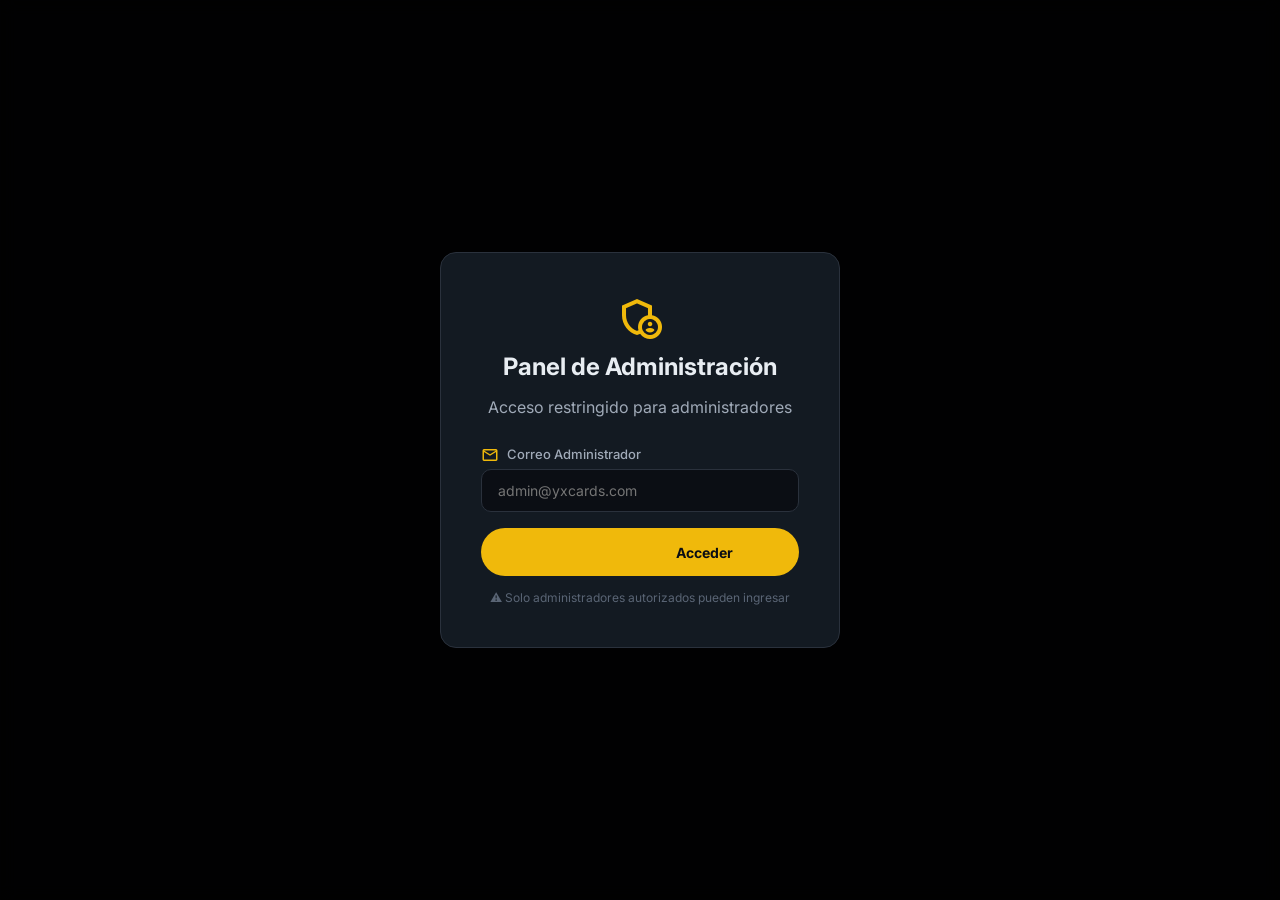
==== admin.html @ 54f0e4f7 "Update admin.html" ====
<!DOCTYPE html>
<html lang="es">
<head>
    <meta charset="UTF-8">
    <meta name="viewport" content="width=device-width, initial-scale=1.0">
    <title>Panel de Administración - Yx Cards</title>
    <link href="https://fonts.googleapis.com/icon?family=Material+Icons" rel="stylesheet">
    <link href="https://fonts.googleapis.com/icon?family=Material+Icons+Outlined" rel="stylesheet">
    <link href="https://fonts.googleapis.com/css2?family=Inter:wght@300;400;500;600;700;800&display=swap" rel="stylesheet">
    <link rel="stylesheet" href="https://cdnjs.cloudflare.com/ajax/libs/font-awesome/6.4.0/css/all.min.css">
    <link rel="stylesheet" href="css/style.css">
    <style>
        .admin-container { max-width: 800px; margin: 0 auto; padding: 20px; }
        .admin-header {
            background: #131a22;
            border: 1px solid #2a313c;
            border-radius: 16px;
            padding: 24px 32px;
            margin-bottom: 24px;
            display: flex;
            justify-content: space-between;
            align-items: center;
            flex-wrap: wrap;
            gap: 16px;
        }
        .admin-header h1 { font-size: 24px; font-weight: 700; color: #e8edf2; display: flex; align-items: center; gap: 12px; }
        .admin-header h1 .material-icons-outlined { color: #f0b90b; font-size: 32px; }
        .admin-badge { background: #f0b90b; color: #0b0e14; padding: 4px 16px; border-radius: 20px; font-size: 12px; font-weight: 700; text-transform: uppercase; }
        .admin-panel { background: #131a22; border: 1px solid #2a313c; border-radius: 16px; padding: 24px; margin-bottom: 24px; }
        .admin-panel h2 { font-size: 18px; font-weight: 600; color: #e8edf2; margin-bottom: 16px; display: flex; align-items: center; gap: 8px; }
        .admin-panel h2 .material-icons-outlined { color: #f0b90b; }
        .form-group { display: flex; flex-direction: column; gap: 6px; margin-bottom: 16px; }
        .form-group label { font-size: 14px; font-weight: 500; color: #a0aab8; display: flex; align-items: center; gap: 8px; }
        .form-group input { background: #0b0e14; border: 1px solid #2a313c; border-radius: 10px; padding: 12px 16px; color: #e8edf2; font-size: 14px; font-family: 'Inter', sans-serif; transition: all 0.3s ease; width: 100%; }
        .form-group input:focus { outline: none; border-color: #f0b90b; box-shadow: 0 0 0 3px rgba(240, 185, 11, 0.1); }
        .form-row { display: grid; grid-template-columns: 1fr 1fr; gap: 16px; }
        @media (max-width: 768px) { .form-row { grid-template-columns: 1fr; } }
        .btn-admin { display: inline-flex; align-items: center; justify-content: center; gap: 8px; padding: 12px 24px; border-radius: 30px; font-weight: 700; font-size: 14px; cursor: pointer; transition: all 0.3s ease; border: none; font-family: 'Inter', sans-serif; width: 100%; }
        .btn-admin-primary { background: #f0b90b; color: #0b0e14; }
        .btn-admin-primary:hover { background: #d4a40a; transform: scale(1.02); }
        .btn-admin-success { background: #2ecc71; color: #0b0e14; }
        .btn-admin-success:hover { background: #27ae60; transform: scale(1.02); }
        .btn-admin-secondary { background: #1a232e; color: #a0aab8; border: 1px solid #2a313c; }
        .btn-admin-secondary:hover { background: #1e2a38; color: #e8edf2; }
        .users-table { width: 100%; border-collapse: collapse; font-size: 13px; }
        .users-table th { text-align: left; padding: 12px 16px; background: #1a232e; color: #a0aab8; font-weight: 500; font-size: 11px; text-transform: uppercase; letter-spacing: 0.5px; border-bottom: 1px solid #2a313c; }
        .users-table td { padding: 10px 16px; border-bottom: 1px solid #1e2630; color: #e8edf2; }
        .users-table tr:hover td { background: #1e2a38; }
        .users-table .user-email { color: #f0b90b; font-weight: 500; }
        .users-table .user-balance { font-weight: 700; color: #2ecc71; }
        .table-responsive { overflow-x: auto; }
        .admin-login-overlay { position: fixed; top: 0; left: 0; width: 100%; height: 100%; background: rgba(0,0,0,0.9); backdrop-filter: blur(8px); display: flex; align-items: center; justify-content: center; z-index: 9999; }
        .admin-login-box { background: #131a22; border: 1px solid #2a313c; border-radius: 16px; padding: 40px; max-width: 400px; width: 100%; }
        .admin-login-box h2 { color: #e8edf2; font-size: 24px; font-weight: 700; margin-bottom: 8px; text-align: center; }
        .admin-login-box p { color: #a0aab8; text-align: center; margin-bottom: 24px; }
        .admin-login-box .admin-hint { font-size: 12px; color: #5a6575; text-align: center; margin-top: 12px; }
        .admin-login-box .input-group { display: flex; flex-direction: column; gap: 4px; margin-bottom: 16px; }
        .admin-login-box .input-group label { font-size: 13px; font-weight: 500; color: #a0aab8; display: flex; align-items: center; gap: 8px; }
        .admin-login-box .input-group label .material-icons-outlined { font-size: 18px; color: #f0b90b; }
        .admin-login-box .input-group input { background: #0b0e14; border: 1px solid #2a313c; border-radius: 10px; padding: 12px 16px; color: #e8edf2; font-size: 14px; font-family: 'Inter', sans-serif; transition: all 0.3s ease; width: 100%; }
        .admin-login-box .input-group input:focus { outline: none; border-color: #f0b90b; box-shadow: 0 0 0 3px rgba(240, 185, 11, 0.1); }
        .hidden { display: none !important; }
        .admin-actions { display: flex; gap: 8px; flex-wrap: wrap; }
        .admin-actions .btn-sm { padding: 4px 12px; font-size: 12px; border-radius: 20px; border: none; cursor: pointer; font-weight: 600; transition: all 0.3s ease; font-family: 'Inter', sans-serif; }
        .btn-sm-add { background: #2ecc71; color: #0b0e14; }
        .btn-sm-add:hover { background: #27ae60; }
        .btn-sm-view { background: #3498db; color: white; }
        .btn-sm-view:hover { background: #2980b9; }
        .toast-container { position: fixed; bottom: 20px; left: 50%; transform: translateX(-50%); z-index: 9999; display: flex; flex-direction: column; gap: 8px; align-items: center; pointer-events: none; max-width: 90%; }
        .admin-logout-btn { background: #e74c3c; color: white; border: none; padding: 8px 20px; border-radius: 30px; font-weight: 600; font-size: 14px; cursor: pointer; transition: all 0.3s ease; display: inline-flex; align-items: center; gap: 8px; font-family: 'Inter', sans-serif; }
        .admin-logout-btn:hover { background: #c0392b; transform: scale(1.05); }
    </style>
</head>
<body>
    <!-- LOGIN ADMIN -->
    <div class="admin-login-overlay" id="adminLoginOverlay">
        <div class="admin-login-box">
            <div style="text-align:center;margin-bottom:16px;">
                <span class="material-icons-outlined" style="font-size:48px;color:#f0b90b;">admin_panel_settings</span>
                <h2>Panel de Administración</h2>
                <p>Acceso restringido para administradores</p>
            </div>
            <form id="adminLoginForm">
                <div class="input-group">
                    <label><span class="material-icons-outlined">email</span> Correo Administrador</label>
                    <input type="email" id="adminEmail" placeholder="admin@yxcards.com" required>
                </div>
                <button type="submit" class="btn-admin btn-admin-primary">
                    <span class="material-icons">login</span> Acceder
                </button>
            </form>
            <div class="admin-hint">
                ⚠️ Solo administradores autorizados pueden ingresar
            </div>
        </div>
    </div>

    <!-- PANEL ADMIN -->
    <div id="adminPanel" class="admin-container hidden">
        <div class="admin-header">
            <h1>
                <span class="material-icons-outlined">admin_panel_settings</span>
                Panel de Administración
                <span class="admin-badge">ADMIN</span>
            </h1>
            <div style="display:flex; gap:12px; flex-wrap:wrap;">
                <button class="admin-logout-btn" onclick="logoutAdmin()">
                    <span class="material-icons">logout</span> Cerrar Sesión
                </button>
                <button class="btn-admin btn-admin-secondary" onclick="window.location.href='index.html'">
                    <span class="material-icons-outlined">home</span> Tienda
                </button>
            </div>
        </div>

        <!-- AGREGAR SALDO -->
        <div class="admin-panel">
            <h2><span class="material-icons-outlined">add_circle</span> Agregar Saldo</h2>
            <form id="addBalanceForm">
                <div class="form-row">
                    <div class="form-group">
                        <label><span class="material-icons-outlined">email</span> Correo del Usuario</label>
                        <input type="email" id="targetUserEmail" placeholder="usuario@correo.com" required>
                    </div>
                    <div class="form-group">
                        <label><span class="material-icons-outlined">attach_money</span> Monto</label>
                        <input type="number" id="amountToAdd" placeholder="0.00" min="1" step="0.01" required>
                    </div>
                </div>
                <div class="form-group">
                    <label><span class="material-icons-outlined">description</span> Concepto</label>
                    <input type="text" id="transactionConcept" placeholder="Ej: Depósito por promoción">
                </div>
                <button type="submit" class="btn-admin btn-admin-success">
                    <span class="material-icons">paid</span> Agregar Saldo
                </button>
            </form>
        </div>

        <!-- LISTA DE USUARIOS -->
        <div class="admin-panel">
            <h2><span class="material-icons-outlined">people</span> Usuarios Registrados</h2>
            <div class="table-responsive">
                <table class="users-table">
                    <thead>
                        <tr>
                            <th>Usuario</th>
                            <th>Correo</th>
                            <th>Saldo</th>
                            <th>Tarjetas</th>
                            <th>Acciones</th>
                        </tr>
                    </thead>
                    <tbody id="usersTableBody"></tbody>
                </table>
            </div>
        </div>
    </div>

    <script src="js/auth.js"></script>
    <script src="js/admin.js"></script>
    <script>
        // ============================================
        // ADMIN - SCRIPT COMPLETO
        // ============================================

        // LOGIN
        document.getElementById('adminLoginForm').addEventListener('submit', function(e) {
            e.preventDefault();
            const email = document.getElementById('adminEmail').value.trim();

            if (isAdmin(email)) {
                localStorage.setItem('admin_session', JSON.stringify({ email: email, loggedIn: true, timestamp: Date.now() }));
                showAdminPanel();
                showToast('✅ Bienvenido Administrador', 'success');
            } else {
                showToast('❌ No eres administrador', 'error');
            }
        });

        function checkAdminSession() {
            const session = localStorage.getItem('admin_session');
            if (session) {
                try {
                    const data = JSON.parse(session);
                    if (data.loggedIn && (Date.now() - data.timestamp < 3600000)) {
                        if (isAdmin(data.email)) {
                            showAdminPanel();
                            return true;
                        } else {
                            localStorage.removeItem('admin_session');
                        }
                    }
                } catch (e) {}
            }
            return false;
        }

        function showAdminPanel() {
            document.getElementById('adminLoginOverlay').classList.add('hidden');
            document.getElementById('adminPanel').classList.remove('hidden');
            loadAdminData();
        }

        function logoutAdmin() {
            localStorage.removeItem('admin_session');
            document.getElementById('adminLoginOverlay').classList.remove('hidden');
            document.getElementById('adminPanel').classList.add('hidden');
            showToast('Sesión de administrador cerrada', 'info');
        }

        function loadAdminData() {
            const users = getUsers();
            const totalBalance = users.reduce((sum, u) => sum + (u.balance || 0), 0);

            document.getElementById('totalUsers').textContent = users.length;
            document.getElementById('totalBalance').textContent = `$${totalBalance.toFixed(2)}`;

            renderUsersTable(users);
        }

        function renderUsersTable(users) {
            const tbody = document.getElementById('usersTableBody');

            if (users.length === 0) {
                tbody.innerHTML = `<tr><td colspan="5" style="text-align:center;padding:30px;color:#5a6575;">No hay usuarios registrados</td></tr>`;
                return;
            }

            tbody.innerHTML = users.map(u => `
                <tr>
                    <td><strong>${u.username || 'N/A'}</strong></td>
                    <td class="user-email">${u.email}</td>
                    <td class="user-balance">$${(u.balance || 0).toFixed(2)}</td>
                    <td>${(u.purchases || []).length}</td>
                    <td>
                        <div class="admin-actions">
                            <button class="btn-sm btn-sm-add" onclick="quickAddBalance('${u.email}')">
                                <span class="material-icons" style="font-size:14px;">add</span>
                            </button>
                            <button class="btn-sm btn-sm-view" onclick="viewUserDetails('${u.email}')">
                                <span class="material-icons" style="font-size:14px;">visibility</span>
                            </button>
                        </div>
                    </td>
                </tr>
            `).join('');
        }

        // AGREGAR SALDO
        document.getElementById('addBalanceForm').addEventListener('submit', function(e) {
            e.preventDefault();
            const email = document.getElementById('targetUserEmail').value.trim();
            const amount = parseFloat(document.getElementById('amountToAdd').value);
            const concept = document.getElementById('transactionConcept').value.trim() || 'Depósito por administrador';

            if (!email || !amount || amount <= 0) {
                showToast('❌ Ingresa datos válidos', 'error');
                return;
            }

            const result = updateUserBalanceByEmail(email, amount, concept);
            if (result.success) {
                loadAdminData();
                document.getElementById('targetUserEmail').value = '';
                document.getElementById('amountToAdd').value = '';
                document.getElementById('transactionConcept').value = '';
                showToast(result.message, 'success');
            } else {
                showToast(result.message, 'error');
            }
        });

        function quickAddBalance(email) {
            const amount = prompt(`¿Cuánto saldo quieres agregar a ${email}?`, '10');
            if (amount === null) return;
            const parsedAmount = parseFloat(amount);
            if (isNaN(parsedAmount) || parsedAmount <= 0) {
                showToast('❌ Ingresa un monto válido', 'error');
                return;
            }
            const result = updateUserBalanceByEmail(email, parsedAmount, 'Depósito rápido por admin');
            if (result.success) {
                loadAdminData();
                showToast(result.message, 'success');
            } else {
                showToast(result.message, 'error');
            }
        }

        function viewUserDetails(email) {
            const users = getUsers();
            const user = users.find(u => u.email === email);
            if (!user) {
                showToast('❌ Usuario no encontrado', 'error');
                return;
            }

            const purchases = user.purchases || [];
            let details = `📊 DETALLES DE USUARIO\n\n`;
            details += `👤 Usuario: ${user.username}\n`;
            details += `📧 Email: ${user.email}\n`;
            details += `💰 Saldo: $${(user.balance || 0).toFixed(2)}\n`;
            details += `🃏 Tarjetas: ${purchases.length}\n`;
            details += `📅 Miembro desde: ${user.createdAt ? new Date(user.createdAt).toLocaleDateString() : 'N/A'}\n\n`;

            if (purchases.length > 0) {
                details += `🃏 TARJETAS COMPRADAS:\n`;
                purchases.forEach((p, i) => {
                    details += `  ${i+1}. ${p.network || 'N/A'} ${p.bin || '****'} - $${((p.price || 0) * (p.quantity || 1)).toFixed(2)}\n`;
                });
            } else {
                details += `🃏 No ha comprado tarjetas aún.\n`;
            }
            alert(details);
        }

        function showToast(message, type = 'info') {
            let container = document.querySelector('.toast-container');
            if (!container) {
                container = document.createElement('div');
                container.className = 'toast-container';
                document.body.appendChild(container);
            }
            const toast = document.createElement('div');
            const colors = { success: '#2ecc71', error: '#e74c3c', info: '#3498db', warning: '#f39c12' };
            toast.style.cssText = `background:#1a232e;color:#e8edf2;padding:12px 24px;border-radius:12px;border-left:4px solid ${colors[type] || colors.info};box-shadow:0 8px 32px rgba(0,0,0,0.5);font-size:14px;font-weight:500;pointer-events:auto;animation:slideUp 0.3s ease;min-width:200px;text-align:center;border:1px solid #2a313c;`;
            toast.textContent = message;
            container.appendChild(toast);
            setTimeout(() => { toast.style.animation = 'slideDown 0.3s ease'; setTimeout(() => toast.remove(), 300); }, 3000);
        }

        if (!checkAdminSession()) {
            document.getElementById('adminLoginOverlay').classList.remove('hidden');
        }

        const styleSheet = document.createElement("style");
        styleSheet.textContent = `@keyframes slideUp { from { opacity:0; transform:translateY(20px); } to { opacity:1; transform:translateY(0); } } @keyframes slideDown { from { opacity:1; transform:translateY(0); } to { opacity:0; transform:translateY(20px); } }`;
        document.head.appendChild(styleSheet);
    </script>
</body>
</html>
---- css/style.css ----
/* ============================================
   VARIABLES GLOBALES
   ============================================ */
:root {
    --primary: #f0b90b;
    --primary-dark: #d4a40a;
    --primary-light: #fce28b;
    --bg-primary: #0b0e14;
    --bg-secondary: #131a22;
    --bg-card: #1a232e;
    --bg-hover: #1e2a38;
    --text-primary: #e8edf2;
    --text-secondary: #a0aab8;
    --text-muted: #5a6575;
    --border-color: #2a313c;
    --border-light: #1e2630;
    --shadow: 0 8px 32px rgba(0, 0, 0, 0.6);
    --radius: 16px;
    --transition: all 0.3s cubic-bezier(0.4, 0, 0.2, 1);
    --font: 'Inter', -apple-system, BlinkMacSystemFont, 'Segoe UI', sans-serif;
}

/* ============================================
   RESET Y BASE
   ============================================ */
* {
    margin: 0;
    padding: 0;
    box-sizing: border-box;
}

body {
    font-family: var(--font);
    background: var(--bg-primary);
    color: var(--text-primary);
    line-height: 1.6;
    padding: 0 20px 40px;
}

::-webkit-scrollbar {
    width: 8px;
    height: 8px;
}
::-webkit-scrollbar-track {
    background: var(--bg-secondary);
}
::-webkit-scrollbar-thumb {
    background: var(--border-color);
    border-radius: 10px;
}
::-webkit-scrollbar-thumb:hover {
    background: var(--primary);
}

/* ============================================
   NAVEGACIÓN
   ============================================ */
.navbar {
    background: var(--bg-secondary);
    border-bottom: 1px solid var(--border-color);
    padding: 12px 0;
    position: sticky;
    top: 0;
    z-index: 1000;
    backdrop-filter: blur(10px);
}

.nav-container {
    max-width: 1440px;
    margin: 0 auto;
    display: flex;
    justify-content: space-between;
    align-items: center;
    padding: 0 24px;
    flex-wrap: wrap;
    gap: 12px;
}

.nav-logo {
    display: flex;
    align-items: center;
    gap: 8px;
    font-size: 24px;
    font-weight: 800;
}

.nav-logo .material-icons-outlined {
    color: var(--primary);
    font-size: 28px;
}

.logo-text {
    color: var(--primary);
}

.logo-text-full {
    color: var(--text-primary);
}

.logo-badge {
    background: var(--primary);
    color: var(--bg-primary);
    font-size: 10px;
    font-weight: 700;
    padding: 2px 8px;
    border-radius: 20px;
    margin-left: 4px;
}

.nav-links {
    display: flex;
    gap: 8px;
    flex-wrap: wrap;
}

.nav-link {
    display: flex;
    align-items: center;
    gap: 6px;
    color: var(--text-secondary);
    text-decoration: none;
    padding: 8px 16px;
    border-radius: 10px;
    font-size: 14px;
    font-weight: 500;
    transition: var(--transition);
}

.nav-link:hover {
    background: var(--bg-hover);
    color: var(--text-primary);
}

.nav-link.active {
    background: var(--bg-hover);
    color: var(--primary);
}

.nav-user {
    display: flex;
    align-items: center;
    gap: 12px;
    flex-wrap: wrap;
}

/* ============================================
   BOTÓN CARRITO
   ============================================ */
.btn-cart {
    position: relative;
    display: flex;
    align-items: center;
    gap: 4px;
    background: var(--bg-card);
    border: 1px solid var(--border-light);
    border-radius: 30px;
    padding: 6px 16px 6px 12px;
    color: var(--text-secondary);
    cursor: pointer;
    transition: var(--transition);
    font-family: var(--font);
    font-size: 14px;
}

.btn-cart:hover {
    background: var(--bg-hover);
    border-color: var(--primary);
    color: var(--text-primary);
}

.btn-cart .material-icons {
    font-size: 22px;
    color: var(--primary);
}

.btn-cart .cart-badge {
    background: var(--primary);
    color: var(--bg-primary);
    font-size: 11px;
    font-weight: 700;
    padding: 1px 8px;
    border-radius: 20px;
    min-width: 20px;
    text-align: center;
}

/* ============================================
   INSIGNIAS
   ============================================ */
.user-info {
    display: flex;
    flex-direction: column;
    align-items: flex-end;
    margin-right: 8px;
}

.user-name {
    font-weight: 700;
    font-size: 14px;
    color: var(--text-primary);
}

.user-insignias {
    display: flex;
    gap: 4px;
    flex-wrap: wrap;
    justify-content: flex-end;
    margin-top: 2px;
}

.insignia-badge {
    font-size: 10px;
    padding: 2px 10px;
    border-radius: 20px;
    font-weight: 600;
    display: inline-flex;
    align-items: center;
    gap: 4px;
    border: 1px solid rgba(255,255,255,0.05);
    transition: all 0.3s ease;
}

.insignia-badge:hover {
    transform: scale(1.05);
}

.insignia-badge .material-icons {
    font-size: 14px;
}

.insignia-guest {
    font-size: 10px;
    padding: 2px 10px;
    border-radius: 20px;
    background: rgba(149, 165, 166, 0.15);
    color: #95a5a6;
    font-weight: 600;
    display: inline-flex;
    align-items: center;
    gap: 4px;
}

.insignia-guest .material-icons {
    font-size: 14px;
}

.btn-admin-link {
    display: none;
    align-items: center;
    gap: 4px;
    background: rgba(240, 185, 11, 0.15);
    border: 1px solid rgba(240, 185, 11, 0.3);
    color: var(--primary);
    padding: 4px 14px;
    border-radius: 20px;
    font-size: 12px;
    font-weight: 600;
    cursor: pointer;
    transition: all 0.3s ease;
    font-family: var(--font);
    text-decoration: none;
    margin-left: 8px;
}

.btn-admin-link:hover {
    background: rgba(240, 185, 11, 0.25);
    border-color: var(--primary);
    transform: scale(1.05);
}

.btn-admin-link .material-icons {
    font-size: 16px;
}

/* ============================================
   USUARIO Y BALANCE
   ============================================ */
.user-balance {
    display: flex;
    align-items: center;
    gap: 6px;
    background: var(--bg-card);
    padding: 6px 14px;
    border-radius: 30px;
    border: 1px solid var(--border-light);
}

.user-balance .material-icons-outlined {
    color: var(--primary);
    font-size: 20px;
}

.balance-amount {
    font-weight: 700;
    font-size: 15px;
}

.btn-add-funds {
    display: flex;
    align-items: center;
    gap: 4px;
    background: var(--primary);
    color: var(--bg-primary);
    border: none;
    padding: 8px 16px;
    border-radius: 30px;
    font-weight: 600;
    font-size: 13px;
    cursor: pointer;
    transition: var(--transition);
}

.btn-add-funds:hover {
    background: var(--primary-dark);
    transform: scale(1.03);
}

.btn-add-funds .material-icons {
    font-size: 18px;
}

.user-avatar {
    width: 36px;
    height: 36px;
    border-radius: 50%;
    background: var(--bg-card);
    border: 2px solid var(--border-color);
    display: flex;
    align-items: center;
    justify-content: center;
    cursor: pointer;
    transition: var(--transition);
    position: relative;
}

.user-avatar:hover {
    border-color: var(--primary);
}

.user-dropdown {
    display: none;
    position: absolute;
    top: 45px;
    right: 0;
    background: var(--bg-secondary);
    border: 1px solid var(--border-color);
    border-radius: 12px;
    padding: 8px 0;
    min-width: 180px;
    box-shadow: var(--shadow);
    z-index: 100;
}

.user-dropdown.active {
    display: block;
}

.user-dropdown a {
    display: flex;
    align-items: center;
    gap: 10px;
    padding: 10px 16px;
    color: var(--text-secondary);
    text-decoration: none;
    transition: var(--transition);
    font-size: 14px;
}

.user-dropdown a:hover {
    background: var(--bg-hover);
    color: var(--text-primary);
}

/* ============================================
   HERO SECTION
   ============================================ */
.hero-section {
    max-width: 1440px;
    margin: 30px auto;
    background: var(--bg-secondary);
    border-radius: var(--radius);
    padding: 40px 48px;
    border: 1px solid var(--border-color);
    position: relative;
    overflow: hidden;
}

.hero-section::before {
    content: '';
    position: absolute;
    top: -50%;
    right: -10%;
    width: 400px;
    height: 400px;
    background: radial-gradient(circle, rgba(240, 185, 11, 0.05), transparent);
    border-radius: 50%;
}

.hero-container {
    display: flex;
    justify-content: space-between;
    align-items: center;
    position: relative;
    z-index: 1;
    flex-wrap: wrap;
    gap: 20px;
}

.hero-content h1 {
    font-size: 38px;
    font-weight: 800;
    margin-bottom: 8px;
    display: flex;
    align-items: center;
    gap: 12px;
    flex-wrap: wrap;
}

.hero-highlight {
    color: var(--primary);
}

.hero-badge {
    background: var(--primary);
    color: var(--bg-primary);
    font-size: 12px;
    font-weight: 700;
    padding: 2px 14px;
    border-radius: 20px;
    animation: pulse-badge 2s infinite;
}

@keyframes pulse-badge {
    0%, 100% { opacity: 1; }
    50% { opacity: 0.7; }
}

.hero-content p {
    color: var(--text-secondary);
    font-size: 18px;
    margin-bottom: 24px;
}

.hero-stats {
    display: flex;
    gap: 32px;
    align-items: center;
    flex-wrap: wrap;
}

.stat-item {
    display: flex;
    flex-direction: column;
}

.stat-number {
    font-size: 28px;
    font-weight: 800;
    color: var(--text-primary);
}

.stat-label {
    font-size: 13px;
    color: var(--text-secondary);
}

.stat-divider {
    width: 1px;
    height: 40px;
    background: var(--border-color);
}

.hero-status {
    background: var(--bg-card);
    padding: 12px 24px;
    border-radius: 30px;
    border: 1px solid var(--border-light);
}

.status-indicator {
    display: flex;
    align-items: center;
    gap: 10px;
    font-size: 14px;
    color: var(--text-secondary);
}

.status-dot {
    width: 10px;
    height: 10px;
    border-radius: 50%;
    display: inline-block;
}

.status-dot.online {
    background: #2ecc71;
    box-shadow: 0 0 12px rgba(46, 204, 113, 0.4);
    animation: pulse-dot 1.5s infinite;
}

@keyframes pulse-dot {
    0%, 100% { transform: scale(1); }
    50% { transform: scale(1.3); }
}

.status-text {
    color: var(--text-primary);
    font-weight: 600;
}

/* ============================================
   CATÁLOGO
   ============================================ */
.catalog-section {
    max-width: 1440px;
    margin: 40px auto;
}

.catalog-header {
    display: flex;
    justify-content: space-between;
    align-items: center;
    margin-bottom: 20px;
    flex-wrap: wrap;
    gap: 16px;
}

.catalog-title {
    display: flex;
    align-items: center;
    gap: 12px;
}

.catalog-title .material-icons-outlined {
    color: var(--primary);
    font-size: 28px;
}

.catalog-title h2 {
    font-size: 24px;
    font-weight: 700;
}

.catalog-badge {
    background: var(--bg-card);
    color: var(--text-secondary);
    font-size: 12px;
    padding: 4px 14px;
    border-radius: 20px;
    border: 1px solid var(--border-light);
}

.catalog-filters {
    display: flex;
    gap: 12px;
    align-items: center;
    flex-wrap: wrap;
}

.filter-group {
    display: flex;
    align-items: center;
    gap: 8px;
    background: var(--bg-secondary);
    padding: 0 12px;
    border-radius: 10px;
    border: 1px solid var(--border-light);
}

.filter-group .material-icons-outlined {
    color: var(--text-secondary);
    font-size: 20px;
}

.filter-group select,
.filter-group input {
    background: transparent;
    border: none;
    padding: 8px 4px;
    color: var(--text-primary);
    font-family: var(--font);
    font-size: 14px;
    outline: none;
    min-width: 140px;
}

.filter-group select option {
    background: var(--bg-secondary);
}

.btn-refresh {
    background: var(--bg-card);
    border: 1px solid var(--border-light);
    border-radius: 10px;
    padding: 8px 12px;
    color: var(--text-secondary);
    cursor: pointer;
    transition: var(--transition);
    display: flex;
    align-items: center;
}

.btn-refresh:hover {
    background: var(--bg-hover);
    color: var(--primary);
}

/* ============================================
   TABLA
   ============================================ */
.table-container {
    background: var(--bg-secondary);
    border-radius: var(--radius);
    border: 1px solid var(--border-color);
    overflow: hidden;
}

.table-responsive {
    overflow-x: auto;
    padding: 4px 0;
}

table {
    width: 100%;
    border-collapse: collapse;
    font-size: 13px;
    min-width: 1100px;
}

thead {
    background: var(--bg-card);
    border-bottom: 1px solid var(--border-color);
}

th {
    text-align: left;
    padding: 14px 12px;
    color: var(--text-secondary);
    font-weight: 500;
    font-size: 12px;
    text-transform: uppercase;
    letter-spacing: 0.5px;
    white-space: nowrap;
}

td {
    padding: 12px;
    border-bottom: 1px solid var(--border-light);
    color: var(--text-primary);
    vertical-align: middle;
}

tbody tr:hover {
    background: var(--bg-hover);
}

tbody tr:last-child td {
    border-bottom: none;
}

.btn-buy {
    display: inline-flex;
    align-items: center;
    gap: 4px;
    background: #2a7a4a;
    color: white;
    border: none;
    padding: 6px 16px;
    border-radius: 20px;
    font-weight: 600;
    font-size: 12px;
    cursor: pointer;
    transition: var(--transition);
    white-space: nowrap;
}

.btn-buy:hover {
    background: #349e5e;
    transform: scale(1.05);
}

.btn-buy .material-icons {
    font-size: 16px;
}

.country-flag {
    font-size: 18px;
}

.table-footer {
    display: flex;
    justify-content: space-between;
    align-items: center;
    padding: 14px 20px;
    border-top: 1px solid var(--border-color);
    color: var(--text-secondary);
    font-size: 13px;
    flex-wrap: wrap;
    gap: 12px;
}

.pagination {
    display: flex;
    gap: 12px;
    align-items: center;
}

.page-btn {
    background: var(--bg-card);
    border: 1px solid var(--border-light);
    color: var(--text-secondary);
    padding: 4px 16px;
    border-radius: 6px;
    cursor: pointer;
    transition: var(--transition);
    font-size: 13px;
}

.page-btn:hover {
    background: var(--primary);
    color: var(--bg-primary);
    border-color: var(--primary);
}

.page-info {
    font-size: 13px;
}

/* ============================================
   SERVICIOS (CHECKER + OTP)
   ============================================ */
.services-section {
    max-width: 1440px;
    margin: 40px auto;
}

.services-grid {
    display: grid;
    grid-template-columns: 1fr 1fr;
    gap: 24px;
}

@media (max-width: 1024px) {
    .services-grid {
        grid-template-columns: 1fr;
    }
}

.service-card {
    background: var(--bg-secondary);
    border-radius: var(--radius);
    border: 1px solid var(--border-color);
    overflow: hidden;
    transition: var(--transition);
}

.service-card.full-width {
    grid-column: 1 / -1;
}

.service-card:hover {
    border-color: var(--primary);
    box-shadow: var(--shadow);
}

.service-header {
    display: flex;
    align-items: center;
    gap: 16px;
    padding: 20px 24px;
    border-bottom: 1px solid var(--border-light);
    flex-wrap: wrap;
}

.service-icon {
    font-size: 32px;
    color: var(--primary);
}

.service-header h3 {
    font-size: 20px;
    font-weight: 700;
}

.service-header p {
    color: var(--text-secondary);
    font-size: 14px;
}

.service-badge {
    margin-left: auto;
    padding: 4px 12px;
    border-radius: 20px;
    font-size: 11px;
    font-weight: 700;
    text-transform: uppercase;
}

.service-badge.premium {
    background: #2a4a6a;
    color: #6ab0ff;
}

.service-badge.hot {
    background: #6a2a2a;
    color: #ff6a6a;
    animation: pulse-hot 1.5s infinite;
}

@keyframes pulse-hot {
    0%, 100% { opacity: 1; }
    50% { opacity: 0.6; }
}

.service-body {
    padding: 20px 24px 24px;
}

.price-tag {
    display: flex;
    align-items: baseline;
    gap: 8px;
    margin-bottom: 16px;
}

.price-tag .price {
    font-size: 28px;
    font-weight: 800;
    color: var(--primary);
}

.price-tag .price-period {
    color: var(--text-secondary);
    font-size: 14px;
}

.price-tag .price-old {
    color: var(--text-muted);
    text-decoration: line-through;
    font-size: 16px;
}

/* Checker Input */
.checker-input-area {
    position: relative;
    margin-bottom: 12px;
}

.checker-input-area textarea {
    width: 100%;
    background: var(--bg-primary);
    border: 1px solid var(--border-color);
    color: var(--text-primary);
    padding: 12px;
    border-radius: 10px;
    font-family: 'Courier New', monospace;
    font-size: 13px;
    resize: vertical;
    min-height: 100px;
    transition: var(--transition);
}

.checker-input-area textarea:focus {
    outline: none;
    border-color: var(--primary);
}

.input-actions {
    position: absolute;
    right: 10px;
    bottom: 10px;
    display: flex;
    gap: 6px;
}

.input-actions button {
    background: var(--bg-card);
    border: 1px solid var(--border-light);
    border-radius: 6px;
    padding: 4px 8px;
    color: var(--text-secondary);
    cursor: pointer;
    transition: var(--transition);
    display: flex;
    align-items: center;
}

.input-actions button:hover {
    background: var(--bg-hover);
    color: var(--primary);
}

.input-actions .material-icons {
    font-size: 18px;
}

.btn-primary {
    display: inline-flex;
    align-items: center;
    justify-content: center;
    gap: 8px;
    background: var(--primary);
    color: var(--bg-primary);
    border: none;
    padding: 12px 24px;
    border-radius: 30px;
    font-weight: 700;
    font-size: 15px;
    cursor: pointer;
    transition: var(--transition);
    width: 100%;
}

.btn-primary:hover {
    background: var(--primary-dark);
    transform: scale(1.02);
}

.btn-primary .material-icons {
    font-size: 20px;
}

/* Checker Stats */
.checker-stats {
    display: flex;
    gap: 24px;
    margin: 16px 0;
    padding: 12px 16px;
    background: var(--bg-primary);
    border-radius: 10px;
    flex-wrap: wrap;
}

.checker-stats .stat {
    display: flex;
    align-items: center;
    gap: 6px;
    font-size: 13px;
    color: var(--text-secondary);
}

.stat-icon {
    display: inline-flex;
    align-items: center;
    justify-content: center;
    width: 20px;
    height: 20px;
    border-radius: 50%;
    font-size: 12px;
    font-weight: 700;
}

.stat-icon.approved {
    background: #1a4a2a;
    color: #2ecc71;
}

.stat-icon.declined {
    background: #4a1a1a;
    color: #e74c3c;
}

.stat-icon.total {
    background: #1a2a4a;
    color: #3498db;
}

.checker-status {
    display: flex;
    align-items: center;
    gap: 10px;
    margin-top: 12px;
    padding: 8px 16px;
    background: var(--bg-primary);
    border-radius: 8px;
    font-size: 13px;
    color: var(--text-secondary);
}

/* OTP Controls */
.otp-controls {
    display: flex;
    flex-direction: column;
    gap: 12px;
    margin-bottom: 16px;
}

.otp-input-group {
    display: grid;
    grid-template-columns: 1fr 1fr;
    gap: 12px;
}

@media (max-width: 600px) {
    .otp-input-group {
        grid-template-columns: 1fr;
    }
}

.input-field {
    display: flex;
    align-items: center;
    gap: 8px;
    background: var(--bg-primary);
    border: 1px solid var(--border-color);
    border-radius: 10px;
    padding: 0 12px;
}

.input-field .material-icons-outlined {
    color: var(--text-secondary);
    font-size: 20px;
}

.input-field input {
    background: transparent;
    border: none;
    padding: 10px 4px;
    color: var(--text-primary);
    font-family: var(--font);
    font-size: 14px;
    outline: none;
    width: 100%;
}

.otp-service-select {
    display: flex;
    align-items: center;
    gap: 8px;
    background: var(--bg-primary);
    border: 1px solid var(--border-color);
    border-radius: 10px;
    padding: 0 12px;
}

.otp-service-select .material-icons-outlined {
    color: var(--text-secondary);
    font-size: 20px;
}

.otp-service-select select {
    background: transparent;
    border: none;
    padding: 10px 4px;
    color: var(--text-primary);
    font-family: var(--font);
    font-size: 14px;
    outline: none;
    width: 100%;
}

.otp-service-select select option {
    background: var(--bg-secondary);
}

.btn-otp {
    background: #2a4a6a;
    color: white;
}

.btn-otp:hover {
    background: #3a5a8a;
}

/* OTP Logs */
.otp-logs {
    background: var(--bg-primary);
    border-radius: 10px;
    padding: 12px 16px;
    margin: 16px 0;
    max-height: 150px;
    overflow-y: auto;
    font-family: 'Courier New', monospace;
    font-size: 13px;
}

.log-entry {
    display: flex;
    gap: 8px;
    padding: 4px 0;
    border-bottom: 1px solid var(--border-light);
    color: var(--text-secondary);
}

.log-entry:last-child {
    border-bottom: none;
}

.log-entry.highlight {
    background: rgba(240, 185, 11, 0.05);
    padding: 4px 8px;
    border-radius: 4px;
    color: var(--text-primary);
}

.log-entry .log-time {
    color: var(--text-muted);
    min-width: 70px;
}

.log-entry .log-status.calling {
    color: #3498db;
}

.log-entry .log-status.success {
    color: #2ecc71;
}

.session-info {
    display: flex;
    align-items: center;
    gap: 8px;
    font-size: 12px;
    color: var(--text-secondary);
    padding: 8px 12px;
    background: var(--bg-primary);
    border-radius: 8px;
}

.session-info .material-icons-outlined {
    font-size: 18px;
}

.session-info code {
    color: var(--text-primary);
    font-family: 'Courier New', monospace;
    font-size: 12px;
}

/* ============================================
   CARRITO PANEL
   ============================================ */
.cart-overlay {
    position: fixed;
    top: 0;
    left: 0;
    width: 100%;
    height: 100%;
    background: rgba(0, 0, 0, 0.7);
    backdrop-filter: blur(4px);
    z-index: 2000;
    display: none;
    transition: var(--transition);
}

.cart-overlay.active {
    display: block;
}

.cart-panel {
    position: fixed;
    top: 0;
    right: 0;
    width: 420px;
    height: 100%;
    background: var(--bg-secondary);
    border-left: 1px solid var(--border-color);
    z-index: 2001;
    transform: translateX(100%);
    transition: transform 0.3s cubic-bezier(0.4, 0, 0.2, 1);
    display: flex;
    flex-direction: column;
}

.cart-panel.active {
    transform: translateX(0);
}

@media (max-width: 500px) {
    .cart-panel {
        width: 100%;
    }
}

.cart-header {
    display: flex;
    justify-content: space-between;
    align-items: center;
    padding: 20px 24px;
    border-bottom: 1px solid var(--border-color);
    background: var(--bg-card);
}

.cart-title {
    display: flex;
    align-items: center;
    gap: 10px;
}

.cart-title .material-icons-outlined {
    font-size: 28px;
    color: var(--primary);
}

.cart-title h3 {
    font-size: 20px;
    font-weight: 700;
    margin: 0;
}

.cart-count {
    background: var(--primary);
    color: var(--bg-primary);
    font-size: 12px;
    font-weight: 700;
    padding: 2px 10px;
    border-radius: 20px;
}

.cart-close {
    background: none;
    border: none;
    color: var(--text-secondary);
    cursor: pointer;
    padding: 4px;
    transition: var(--transition);
}

.cart-close:hover {
    color: var(--text-primary);
    transform: rotate(90deg);
}

.cart-close .material-icons {
    font-size: 24px;
}

.cart-body {
    flex: 1;
    overflow-y: auto;
    padding: 16px 20px;
}

.cart-items {
    display: flex;
    flex-direction: column;
    gap: 10px;
}

.empty-cart {
    display: flex;
    flex-direction: column;
    align-items: center;
    justify-content: center;
    padding: 40px 0;
    color: var(--text-secondary);
}

.empty-cart .material-icons-outlined {
    font-size: 56px;
    color: var(--text-muted);
    margin-bottom: 12px;
}

.empty-cart p {
    font-size: 18px;
    font-weight: 600;
}

.empty-sub {
    font-size: 14px;
    color: var(--text-muted);
}

.cart-item {
    display: flex;
    justify-content: space-between;
    align-items: center;
    padding: 12px 16px;
    background: var(--bg-card);
    border-radius: 10px;
    border: 1px solid var(--border-light);
    gap: 8px;
    flex-wrap: wrap;
}

.cart-item-info {
    display: flex;
    flex-direction: column;
    flex: 1;
    min-width: 120px;
}

.cart-item-name {
    font-weight: 600;
    font-size: 14px;
}

.cart-item-detail {
    font-size: 12px;
    color: var(--text-secondary);
}

.cart-item-actions {
    display: flex;
    align-items: center;
    gap: 10px;
    flex-wrap: wrap;
}

.cart-item-quantity {
    display: flex;
    align-items: center;
    gap: 6px;
}

.qty-btn {
    background: var(--bg-primary);
    border: 1px solid var(--border-light);
    color: var(--text-secondary);
    width: 28px;
    height: 28px;
    border-radius: 6px;
    cursor: pointer;
    display: flex;
    align-items: center;
    justify-content: center;
    transition: var(--transition);
}

.qty-btn:hover {
    border-color: var(--primary);
    color: var(--primary);
}

.qty-btn .material-icons {
    font-size: 16px;
}

.cart-item-price {
    font-weight: 700;
    color: var(--primary);
    min-width: 60px;
    text-align: right;
}

.cart-item-remove {
    background: none;
    border: none;
    color: var(--text-muted);
    cursor: pointer;
    transition: var(--transition);
    padding: 4px;
}

.cart-item-remove:hover {
    color: #e74c3c;
    transform: scale(1.1);
}

.cart-item-remove .material-icons {
    font-size: 18px;
}

.cart-footer {
    padding: 16px 20px;
    border-top: 1px solid var(--border-color);
    background: var(--bg-card);
}

.cart-summary {
    display: flex;
    flex-direction: column;
    gap: 4px;
    margin-bottom: 16px;
}

.summary-row {
    display: flex;
    justify-content: space-between;
    font-size: 14px;
    color: var(--text-secondary);
}

.summary-row.total {
    font-size: 18px;
    font-weight: 700;
    color: var(--text-primary);
    padding-top: 8px;
    border-top: 1px solid var(--border-light);
}

.cart-actions {
    display: flex;
    gap: 12px;
}

.cart-actions .btn-secondary {
    flex: 1;
    display: inline-flex;
    align-items: center;
    justify-content: center;
    gap: 6px;
    background: var(--bg-primary);
    border: 1px solid var(--border-color);
    color: var(--text-secondary);
    padding: 10px 16px;
    border-radius: 30px;
    font-weight: 600;
    font-size: 14px;
    cursor: pointer;
    transition: var(--transition);
}

.cart-actions .btn-secondary:hover {
    background: var(--bg-hover);
    color: var(--text-primary);
}

.cart-actions .btn-checkout {
    flex: 2;
}

/* ============================================
   MODAL
   ============================================ */
.modal-overlay {
    position: fixed;
    top: 0;
    left: 0;
    width: 100%;
    height: 100%;
    background: rgba(0, 0, 0, 0.8);
    backdrop-filter: blur(8px);
    z-index: 3000;
    display: none;
    align-items: center;
    justify-content: center;
}

.modal-overlay.active {
    display: flex;
}

.modal-container {
    background: var(--bg-secondary);
    border-radius: var(--radius);
    border: 1px solid var(--border-color);
    max-width: 500px;
    width: 100%;
    margin: 20px;
    animation: modalSlide 0.3s ease;
}

@keyframes modalSlide {
    from {
        transform: translateY(-20px);
        opacity: 0;
    }
    to {
        transform: translateY(0);
        opacity: 1;
    }
}

.modal-header {
    display: flex;
    justify-content: space-between;
    align-items: center;
    padding: 20px 24px;
    border-bottom: 1px solid var(--border-color);
}

.modal-header h3 {
    font-size: 20px;
    font-weight: 700;
}

.modal-close {
    background: none;
    border: none;
    color: var(--text-secondary);
    cursor: pointer;
    padding: 4px;
    transition: var(--transition);
}

.modal-close:hover {
    color: var(--text-primary);
}

.modal-close .material-icons {
    font-size: 24px;
}

.modal-body {
    padding: 24px;
}

.deposit-methods {
    display: flex;
    gap: 8px;
    margin-bottom: 20px;
    flex-wrap: wrap;
}

.method-btn {
    flex: 1;
    display: flex;
    align-items: center;
    justify-content: center;
    gap: 6px;
    background: var(--bg-primary);
    border: 2px solid var(--border-light);
    color: var(--text-secondary);
    padding: 10px;
    border-radius: 10px;
    font-weight: 600;
    cursor: pointer;
    transition: var(--transition);
    font-family: var(--font);
    min-width: 80px;
}

.method-btn:hover {
    border-color: var(--text-secondary);
}

.method-btn.active {
    border-color: var(--primary);
    color: var(--primary);
    background: rgba(240, 185, 11, 0.05);
}

.deposit-info {
    background: var(--bg-primary);
    padding: 16px;
    border-radius: 10px;
}

.deposit-info p {
    font-size: 14px;
    color: var(--text-secondary);
    margin-bottom: 8px;
}

.deposit-info code {
    display: block;
    background: var(--bg-card);
    padding: 12px;
    border-radius: 6px;
    font-family: 'Courier New', monospace;
    font-size: 13px;
    word-break: break-all;
    margin-bottom: 12px;
}

.btn-copy {
    display: inline-flex;
    align-items: center;
    gap: 6px;
    background: var(--bg-card);
    border: 1px solid var(--border-light);
    color: var(--text-secondary);
    padding: 6px 16px;
    border-radius: 20px;
    cursor: pointer;
    transition: var(--transition);
    font-size: 13px;
}

.btn-copy:hover {
    background: var(--bg-hover);
    color: var(--text-primary);
}

.deposit-note {
    font-size: 12px;
    color: var(--text-muted);
    margin-top: 12px !important;
}

/* ============================================
   TRANSACCIONES
   ============================================ */
.transactions-table {
    background: var(--bg-secondary);
    border: 1px solid var(--border-color);
    border-radius: var(--radius);
    overflow: hidden;
}

.transactions-table table {
    min-width: auto;
}

.transaction-type {
    padding: 4px 12px;
    border-radius: 20px;
    font-size: 12px;
    font-weight: 600;
    text-transform: capitalize;
}

.transaction-type.compra {
    background: rgba(46, 204, 113, 0.1);
    color: #2ecc71;
}

.transaction-type.depósito {
    background: rgba(52, 152, 219, 0.1);
    color: #3498db;
}

.transaction-type.verificación {
    background: rgba(155, 89, 182, 0.1);
    color: #9b59b6;
}

.status-badge {
    padding: 4px 12px;
    border-radius: 20px;
    font-size: 12px;
    font-weight: 600;
    text-transform: capitalize;
}

.status-badge.completado {
    background: rgba(46, 204, 113, 0.1);
    color: #2ecc71;
}

.status-badge.pendiente {
    background: rgba(243, 156, 18, 0.1);
    color: #f39c12;
}

.status-badge.fallido {
    background: rgba(231, 76, 60, 0.1);
    color: #e74c3c;
}

/* ============================================
   FOOTER
   ============================================ */
.footer {
    max-width: 1440px;
    margin: 60px auto 0;
    padding: 32px 24px 20px;
    border-top: 1px solid var(--border-color);
}

.footer-container {
    display: flex;
    justify-content: space-between;
    align-items: center;
    flex-wrap: wrap;
    gap: 16px;
}

.footer-brand {
    display: flex;
    align-items: center;
    gap: 8px;
    font-weight: 700;
    font-size: 18px;
}

.footer-brand .material-icons-outlined {
    color: var(--primary);
}

.footer-version {
    font-size: 11px;
    color: var(--text-muted);
    font-weight: 400;
}

.footer-links {
    display: flex;
    gap: 20px;
    flex-wrap: wrap;
}

.footer-links a {
    color: var(--text-secondary);
    text-decoration: none;
    font-size: 14px;
    transition: var(--transition);
}

.footer-links a:hover {
    color: var(--primary);
}

.footer-social {
    display: flex;
    gap: 12px;
}

.footer-social a {
    color: var(--text-secondary);
    font-size: 22px;
    transition: var(--transition);
}

.footer-social a:hover {
    color: var(--primary);
}

.footer-bottom {
    margin-top: 16px;
    padding-top: 16px;
    border-top: 1px solid var(--border-light);
    text-align: center;
    font-size: 13px;
    color: var(--text-muted);
}

/* ============================================
   RESPONSIVE
   ============================================ */
@media (max-width: 1024px) {
    .nav-links {
        display: none;
    }
    
    .hero-container {
        flex-direction: column;
        gap: 20px;
    }
    
    .hero-content h1 {
        font-size: 30px;
    }
}

@media (max-width: 768px) {
    body {
        padding: 0 12px 30px;
    }
    
    .nav-container {
        padding: 0 12px;
    }
    
    .nav-user .btn-add-funds span:not(.material-icons) {
        display: none;
    }
    
    .btn-cart {
        padding: 6px 10px;
    }
    
    .btn-cart span:not(.material-icons):not(.cart-badge) {
        display: none;
    }
    
    .user-info {
        align-items: flex-start;
        margin-right: 8px;
    }
    
    .user-name {
        font-size: 12px;
    }
    
    .user-insignias {
        justify-content: flex-start;
    }
    
    .insignia-badge {
        font-size: 9px;
        padding: 1px 8px;
    }
    
    .insignia-badge .material-icons {
        font-size: 12px;
    }
    
    .btn-admin-link {
        font-size: 10px;
        padding: 2px 10px;
    }
    
    .btn-admin-link .material-icons {
        font-size: 14px;
    }
    
    .hero-section {
        padding: 24px;
    }
    
    .hero-stats {
        gap: 16px;
        flex-wrap: wrap;
    }
    
    .catalog-header {
        flex-direction: column;
        align-items: stretch;
    }
    
    .catalog-filters {
        flex-wrap: wrap;
    }
    
    .filter-group {
        flex: 1;
        min-width: 140px;
    }
    
    .service-header {
        flex-wrap: wrap;
    }
    
    .service-badge {
        margin-left: 0;
    }
    
    .footer-container {
        flex-direction: column;
        text-align: center;
    }
}

@media (max-width: 480px) {
    .hero-content h1 {
        font-size: 24px;
    }
    
    .checker-stats {
        flex-direction: column;
        gap: 8px;
    }
    
    .cart-actions {
        flex-direction: column;
    }
    
    .cart-item {
        flex-direction: column;
        align-items: stretch;
    }
    
    .cart-item-actions {
        justify-content: space-between;
    }
}

/* ============================================
   ANIMACIONES
   ============================================ */
@keyframes slideUp {
    from { opacity: 0; transform: translateY(20px); }
    to { opacity: 1; transform: translateY(0); }
}

@keyframes slideDown {
    from { opacity: 1; transform: translateY(0); }
    to { opacity: 0; transform: translateY(20px); }
}

.rotating {
    animation: rotate 0.8s ease-in-out;
}

@keyframes rotate {
    from { transform: rotate(0deg); }
    to { transform: rotate(360deg); }
}

.spinning {
    animation: spin 1s linear infinite;
}

@keyframes spin {
    from { transform: rotate(0deg); }
    to { transform: rotate(360deg); }
}
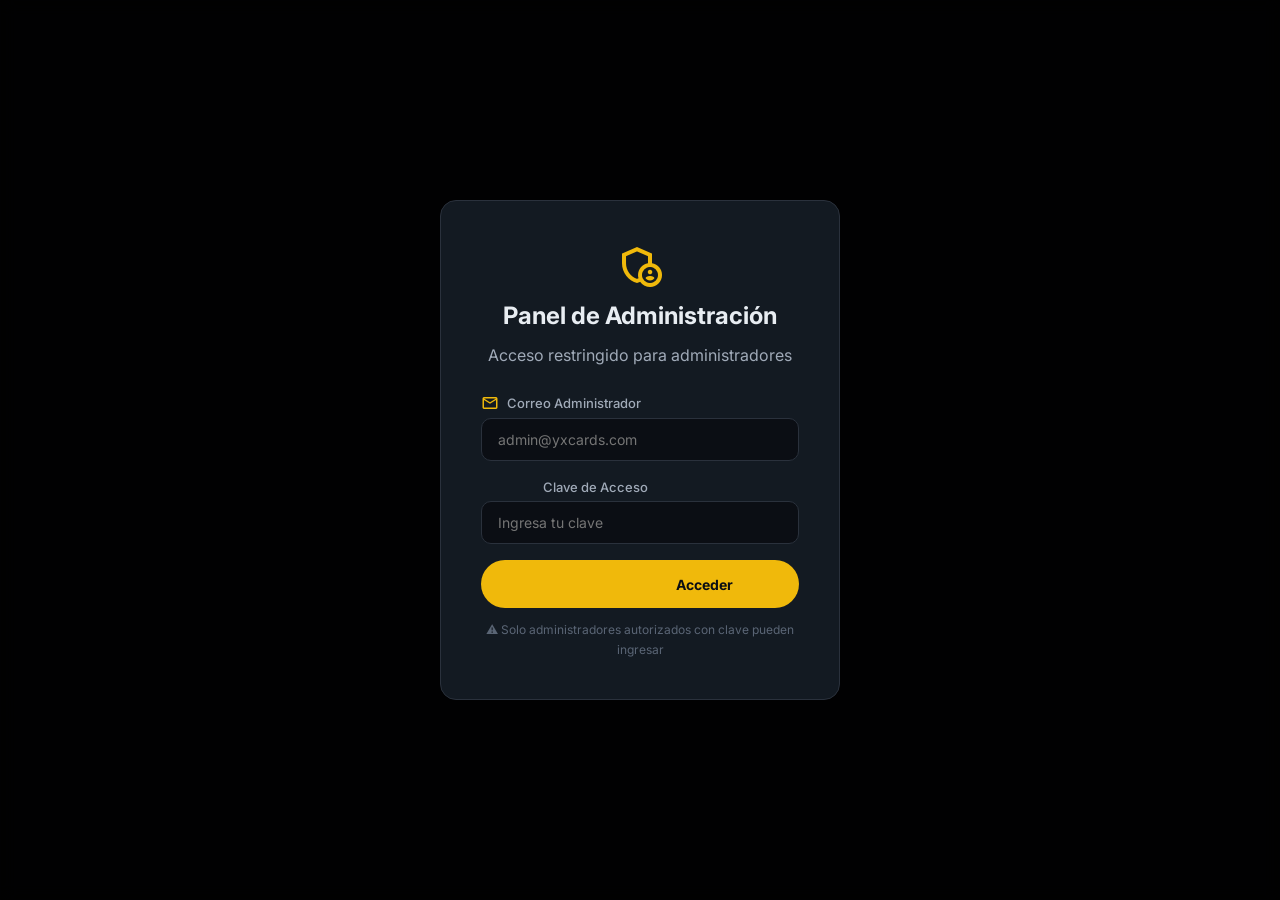
==== commit 5d5e8a77: "Update admin.html" ====
--- a/admin.html
+++ b/admin.html
@@ -85,12 +85,16 @@
                     <label><span class="material-icons-outlined">email</span> Correo Administrador</label>
                     <input type="email" id="adminEmail" placeholder="admin@yxcards.com" required>
                 </div>
+                <div class="input-group">
+                    <label><span class="material-icons-outlined">key</span> Clave de Acceso</label>
+                    <input type="password" id="adminKey" placeholder="Ingresa tu clave" required>
+                </div>
                 <button type="submit" class="btn-admin btn-admin-primary">
                     <span class="material-icons">login</span> Acceder
                 </button>
             </form>
             <div class="admin-hint">
-                ⚠️ Solo administradores autorizados pueden ingresar
+                ⚠️ Solo administradores autorizados con clave pueden ingresar
             </div>
         </div>
     </div>
@@ -164,17 +168,18 @@
         // ADMIN - SCRIPT COMPLETO
         // ============================================
 
-        // LOGIN
+        // LOGIN CON EMAIL + KEY
         document.getElementById('adminLoginForm').addEventListener('submit', function(e) {
             e.preventDefault();
             const email = document.getElementById('adminEmail').value.trim();
-
-            if (isAdmin(email)) {
+            const key = document.getElementById('adminKey').value.trim();
+
+            if (verifyAdminKey(email, key)) {
                 localStorage.setItem('admin_session', JSON.stringify({ email: email, loggedIn: true, timestamp: Date.now() }));
                 showAdminPanel();
                 showToast('✅ Bienvenido Administrador', 'success');
             } else {
-                showToast('❌ No eres administrador', 'error');
+                showToast('❌ Credenciales incorrectas', 'error');
             }
         });
 
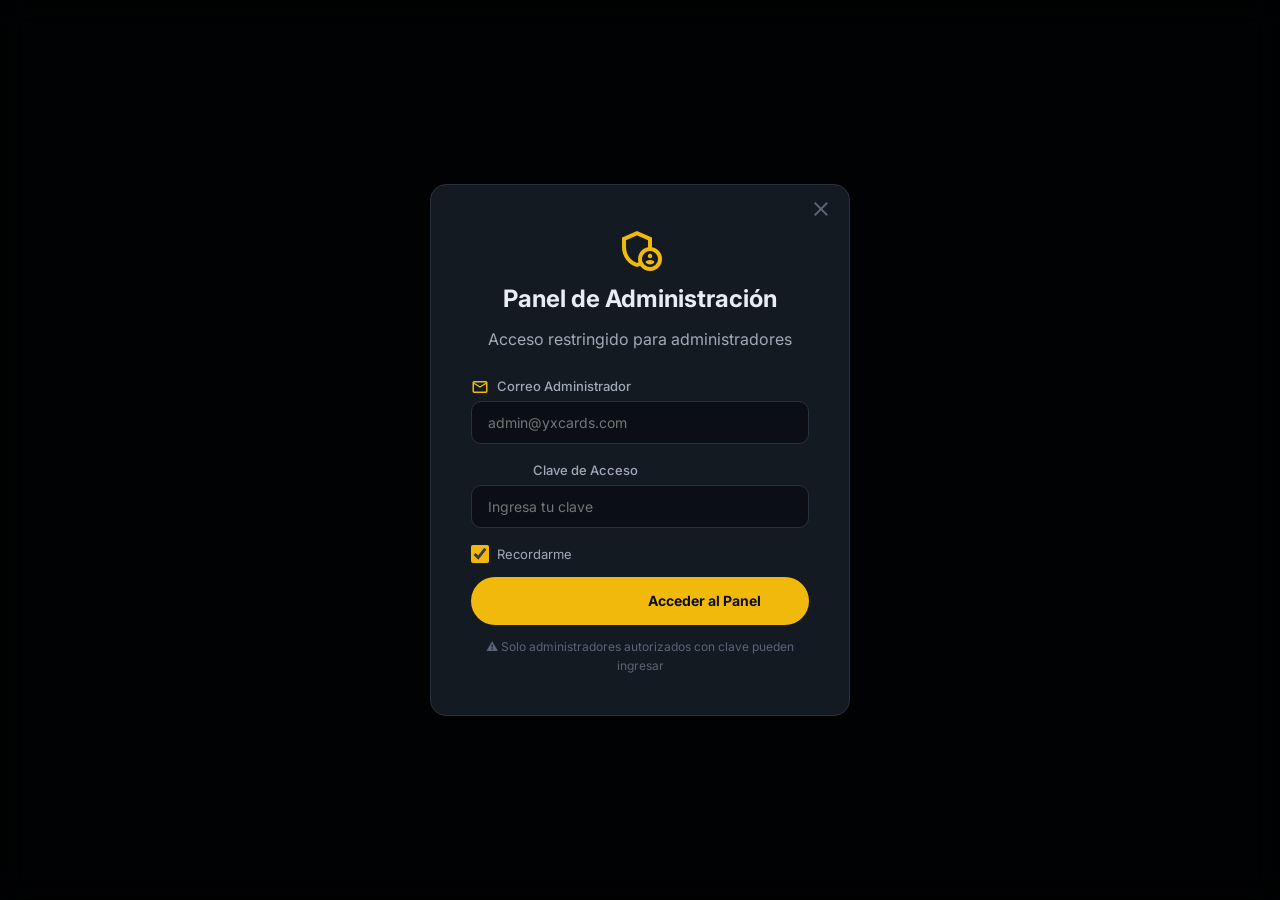
==== commit 5b8efe87: "Update admin.html" ====
--- a/admin.html
+++ b/admin.html
@@ -10,7 +10,10 @@
     <link rel="stylesheet" href="https://cdnjs.cloudflare.com/ajax/libs/font-awesome/6.4.0/css/all.min.css">
     <link rel="stylesheet" href="css/style.css">
     <style>
-        .admin-container { max-width: 800px; margin: 0 auto; padding: 20px; }
+        /* ============ ADMIN STYLES ============ */
+        .admin-container { max-width: 1000px; margin: 0 auto; padding: 20px; }
+        
+        /* HEADER */
         .admin-header {
             background: #131a22;
             border: 1px solid #2a313c;
@@ -26,55 +29,352 @@
         .admin-header h1 { font-size: 24px; font-weight: 700; color: #e8edf2; display: flex; align-items: center; gap: 12px; }
         .admin-header h1 .material-icons-outlined { color: #f0b90b; font-size: 32px; }
         .admin-badge { background: #f0b90b; color: #0b0e14; padding: 4px 16px; border-radius: 20px; font-size: 12px; font-weight: 700; text-transform: uppercase; }
-        .admin-panel { background: #131a22; border: 1px solid #2a313c; border-radius: 16px; padding: 24px; margin-bottom: 24px; }
-        .admin-panel h2 { font-size: 18px; font-weight: 600; color: #e8edf2; margin-bottom: 16px; display: flex; align-items: center; gap: 8px; }
+        
+        /* STATS */
+        .admin-stats {
+            display: grid;
+            grid-template-columns: repeat(auto-fit, minmax(180px, 1fr));
+            gap: 16px;
+            margin-bottom: 24px;
+        }
+        .admin-stat-card {
+            background: #131a22;
+            border: 1px solid #2a313c;
+            border-radius: 16px;
+            padding: 20px;
+            text-align: center;
+            transition: all 0.3s ease;
+        }
+        .admin-stat-card:hover { border-color: #f0b90b; transform: translateY(-2px); }
+        .admin-stat-card .stat-number { font-size: 28px; font-weight: 800; color: #e8edf2; display: block; }
+        .admin-stat-card .stat-label { font-size: 13px; color: #a0aab8; }
+        
+        /* PANELS */
+        .admin-panel {
+            background: #131a22;
+            border: 1px solid #2a313c;
+            border-radius: 16px;
+            padding: 24px;
+            margin-bottom: 24px;
+        }
+        .admin-panel h2 {
+            font-size: 18px;
+            font-weight: 600;
+            color: #e8edf2;
+            margin-bottom: 16px;
+            display: flex;
+            align-items: center;
+            gap: 8px;
+        }
         .admin-panel h2 .material-icons-outlined { color: #f0b90b; }
-        .form-group { display: flex; flex-direction: column; gap: 6px; margin-bottom: 16px; }
-        .form-group label { font-size: 14px; font-weight: 500; color: #a0aab8; display: flex; align-items: center; gap: 8px; }
-        .form-group input { background: #0b0e14; border: 1px solid #2a313c; border-radius: 10px; padding: 12px 16px; color: #e8edf2; font-size: 14px; font-family: 'Inter', sans-serif; transition: all 0.3s ease; width: 100%; }
-        .form-group input:focus { outline: none; border-color: #f0b90b; box-shadow: 0 0 0 3px rgba(240, 185, 11, 0.1); }
+        
+        /* FORMS */
+        .form-group {
+            display: flex;
+            flex-direction: column;
+            gap: 6px;
+            margin-bottom: 16px;
+        }
+        .form-group label {
+            font-size: 14px;
+            font-weight: 500;
+            color: #a0aab8;
+            display: flex;
+            align-items: center;
+            gap: 8px;
+        }
+        .form-group label .material-icons-outlined { font-size: 18px; color: #f0b90b; }
+        .form-group input {
+            background: #0b0e14;
+            border: 1px solid #2a313c;
+            border-radius: 10px;
+            padding: 12px 16px;
+            color: #e8edf2;
+            font-size: 14px;
+            font-family: 'Inter', sans-serif;
+            transition: all 0.3s ease;
+            width: 100%;
+        }
+        .form-group input:focus {
+            outline: none;
+            border-color: #f0b90b;
+            box-shadow: 0 0 0 3px rgba(240, 185, 11, 0.1);
+        }
         .form-row { display: grid; grid-template-columns: 1fr 1fr; gap: 16px; }
         @media (max-width: 768px) { .form-row { grid-template-columns: 1fr; } }
-        .btn-admin { display: inline-flex; align-items: center; justify-content: center; gap: 8px; padding: 12px 24px; border-radius: 30px; font-weight: 700; font-size: 14px; cursor: pointer; transition: all 0.3s ease; border: none; font-family: 'Inter', sans-serif; width: 100%; }
+        
+        /* BUTTONS */
+        .btn-admin {
+            display: inline-flex;
+            align-items: center;
+            justify-content: center;
+            gap: 8px;
+            padding: 12px 24px;
+            border-radius: 30px;
+            font-weight: 700;
+            font-size: 14px;
+            cursor: pointer;
+            transition: all 0.3s ease;
+            border: none;
+            font-family: 'Inter', sans-serif;
+            width: 100%;
+        }
         .btn-admin-primary { background: #f0b90b; color: #0b0e14; }
         .btn-admin-primary:hover { background: #d4a40a; transform: scale(1.02); }
         .btn-admin-success { background: #2ecc71; color: #0b0e14; }
         .btn-admin-success:hover { background: #27ae60; transform: scale(1.02); }
         .btn-admin-secondary { background: #1a232e; color: #a0aab8; border: 1px solid #2a313c; }
         .btn-admin-secondary:hover { background: #1e2a38; color: #e8edf2; }
-        .users-table { width: 100%; border-collapse: collapse; font-size: 13px; }
-        .users-table th { text-align: left; padding: 12px 16px; background: #1a232e; color: #a0aab8; font-weight: 500; font-size: 11px; text-transform: uppercase; letter-spacing: 0.5px; border-bottom: 1px solid #2a313c; }
-        .users-table td { padding: 10px 16px; border-bottom: 1px solid #1e2630; color: #e8edf2; }
+        .btn-admin-danger { background: #e74c3c; color: white; }
+        .btn-admin-danger:hover { background: #c0392b; transform: scale(1.02); }
+        
+        /* TABLES */
+        .users-table {
+            width: 100%;
+            border-collapse: collapse;
+            font-size: 13px;
+        }
+        .users-table th {
+            text-align: left;
+            padding: 12px 16px;
+            background: #1a232e;
+            color: #a0aab8;
+            font-weight: 500;
+            font-size: 11px;
+            text-transform: uppercase;
+            letter-spacing: 0.5px;
+            border-bottom: 1px solid #2a313c;
+        }
+        .users-table td {
+            padding: 10px 16px;
+            border-bottom: 1px solid #1e2630;
+            color: #e8edf2;
+        }
         .users-table tr:hover td { background: #1e2a38; }
         .users-table .user-email { color: #f0b90b; font-weight: 500; }
         .users-table .user-balance { font-weight: 700; color: #2ecc71; }
+        .users-table .admin-tag {
+            background: rgba(240, 185, 11, 0.15);
+            color: #f0b90b;
+            padding: 2px 10px;
+            border-radius: 20px;
+            font-size: 11px;
+            font-weight: 600;
+        }
         .table-responsive { overflow-x: auto; }
-        .admin-login-overlay { position: fixed; top: 0; left: 0; width: 100%; height: 100%; background: rgba(0,0,0,0.9); backdrop-filter: blur(8px); display: flex; align-items: center; justify-content: center; z-index: 9999; }
-        .admin-login-box { background: #131a22; border: 1px solid #2a313c; border-radius: 16px; padding: 40px; max-width: 400px; width: 100%; }
-        .admin-login-box h2 { color: #e8edf2; font-size: 24px; font-weight: 700; margin-bottom: 8px; text-align: center; }
-        .admin-login-box p { color: #a0aab8; text-align: center; margin-bottom: 24px; }
-        .admin-login-box .admin-hint { font-size: 12px; color: #5a6575; text-align: center; margin-top: 12px; }
-        .admin-login-box .input-group { display: flex; flex-direction: column; gap: 4px; margin-bottom: 16px; }
-        .admin-login-box .input-group label { font-size: 13px; font-weight: 500; color: #a0aab8; display: flex; align-items: center; gap: 8px; }
-        .admin-login-box .input-group label .material-icons-outlined { font-size: 18px; color: #f0b90b; }
-        .admin-login-box .input-group input { background: #0b0e14; border: 1px solid #2a313c; border-radius: 10px; padding: 12px 16px; color: #e8edf2; font-size: 14px; font-family: 'Inter', sans-serif; transition: all 0.3s ease; width: 100%; }
-        .admin-login-box .input-group input:focus { outline: none; border-color: #f0b90b; box-shadow: 0 0 0 3px rgba(240, 185, 11, 0.1); }
-        .hidden { display: none !important; }
-        .admin-actions { display: flex; gap: 8px; flex-wrap: wrap; }
-        .admin-actions .btn-sm { padding: 4px 12px; font-size: 12px; border-radius: 20px; border: none; cursor: pointer; font-weight: 600; transition: all 0.3s ease; font-family: 'Inter', sans-serif; }
+        
+        /* ADMIN LOGIN MODAL */
+        .admin-login-overlay {
+            position: fixed;
+            top: 0;
+            left: 0;
+            width: 100%;
+            height: 100%;
+            background: rgba(0, 0, 0, 0.85);
+            backdrop-filter: blur(12px);
+            display: flex;
+            align-items: center;
+            justify-content: center;
+            z-index: 9999;
+            animation: fadeIn 0.3s ease;
+        }
+        .admin-login-overlay.hidden {
+            display: none;
+        }
+        .admin-login-box {
+            background: #131a22;
+            border: 1px solid #2a313c;
+            border-radius: 16px;
+            padding: 40px;
+            max-width: 420px;
+            width: 100%;
+            animation: slideUp 0.4s ease;
+            position: relative;
+        }
+        .admin-login-box .close-btn {
+            position: absolute;
+            top: 12px;
+            right: 16px;
+            background: none;
+            border: none;
+            color: #5a6575;
+            font-size: 24px;
+            cursor: pointer;
+            transition: all 0.3s ease;
+        }
+        .admin-login-box .close-btn:hover {
+            color: #e8edf2;
+            transform: rotate(90deg);
+        }
+        .admin-login-box h2 {
+            color: #e8edf2;
+            font-size: 24px;
+            font-weight: 700;
+            margin-bottom: 8px;
+            text-align: center;
+        }
+        .admin-login-box p {
+            color: #a0aab8;
+            text-align: center;
+            margin-bottom: 24px;
+        }
+        .admin-login-box .input-group {
+            display: flex;
+            flex-direction: column;
+            gap: 4px;
+            margin-bottom: 16px;
+        }
+        .admin-login-box .input-group label {
+            font-size: 13px;
+            font-weight: 500;
+            color: #a0aab8;
+            display: flex;
+            align-items: center;
+            gap: 8px;
+        }
+        .admin-login-box .input-group label .material-icons-outlined {
+            font-size: 18px;
+            color: #f0b90b;
+        }
+        .admin-login-box .input-group input {
+            background: #0b0e14;
+            border: 1px solid #2a313c;
+            border-radius: 10px;
+            padding: 12px 16px;
+            color: #e8edf2;
+            font-size: 14px;
+            font-family: 'Inter', sans-serif;
+            transition: all 0.3s ease;
+            width: 100%;
+        }
+        .admin-login-box .input-group input:focus {
+            outline: none;
+            border-color: #f0b90b;
+            box-shadow: 0 0 0 3px rgba(240, 185, 11, 0.1);
+        }
+        .admin-login-box .remember-me {
+            display: flex;
+            align-items: center;
+            gap: 8px;
+            margin: 12px 0;
+            color: #a0aab8;
+            font-size: 13px;
+            cursor: pointer;
+        }
+        .admin-login-box .remember-me input[type="checkbox"] {
+            width: 18px;
+            height: 18px;
+            accent-color: #f0b90b;
+            cursor: pointer;
+        }
+        .admin-login-box .admin-hint {
+            font-size: 12px;
+            color: #5a6575;
+            text-align: center;
+            margin-top: 12px;
+        }
+        
+        .admin-actions {
+            display: flex;
+            gap: 8px;
+            flex-wrap: wrap;
+        }
+        .admin-actions .btn-sm {
+            padding: 4px 12px;
+            font-size: 12px;
+            border-radius: 20px;
+            border: none;
+            cursor: pointer;
+            font-weight: 600;
+            transition: all 0.3s ease;
+            font-family: 'Inter', sans-serif;
+        }
         .btn-sm-add { background: #2ecc71; color: #0b0e14; }
         .btn-sm-add:hover { background: #27ae60; }
         .btn-sm-view { background: #3498db; color: white; }
         .btn-sm-view:hover { background: #2980b9; }
-        .toast-container { position: fixed; bottom: 20px; left: 50%; transform: translateX(-50%); z-index: 9999; display: flex; flex-direction: column; gap: 8px; align-items: center; pointer-events: none; max-width: 90%; }
-        .admin-logout-btn { background: #e74c3c; color: white; border: none; padding: 8px 20px; border-radius: 30px; font-weight: 600; font-size: 14px; cursor: pointer; transition: all 0.3s ease; display: inline-flex; align-items: center; gap: 8px; font-family: 'Inter', sans-serif; }
-        .admin-logout-btn:hover { background: #c0392b; transform: scale(1.05); }
+        
+        .admin-logout-btn {
+            background: #e74c3c;
+            color: white;
+            border: none;
+            padding: 8px 20px;
+            border-radius: 30px;
+            font-weight: 600;
+            font-size: 14px;
+            cursor: pointer;
+            transition: all 0.3s ease;
+            display: inline-flex;
+            align-items: center;
+            gap: 8px;
+            font-family: 'Inter', sans-serif;
+        }
+        .admin-logout-btn:hover {
+            background: #c0392b;
+            transform: scale(1.05);
+        }
+        
+        .toast-container {
+            position: fixed;
+            bottom: 20px;
+            left: 50%;
+            transform: translateX(-50%);
+            z-index: 9999;
+            display: flex;
+            flex-direction: column;
+            gap: 8px;
+            align-items: center;
+            pointer-events: none;
+            max-width: 90%;
+        }
+        
+        .empty-state {
+            text-align: center;
+            padding: 30px 20px;
+            color: #a0aab8;
+        }
+        .empty-state .material-icons-outlined {
+            font-size: 40px;
+            color: #5a6575;
+        }
+        .empty-state p {
+            font-size: 16px;
+            font-weight: 500;
+            margin-top: 8px;
+        }
+        
+        /* ANIMATIONS */
+        @keyframes fadeIn {
+            from { opacity: 0; }
+            to { opacity: 1; }
+        }
+        @keyframes slideUp {
+            from { opacity: 0; transform: translateY(30px); }
+            to { opacity: 1; transform: translateY(0); }
+        }
+        @keyframes slideDown {
+            from { opacity: 1; transform: translateY(0); }
+            to { opacity: 0; transform: translateY(30px); }
+        }
+        @keyframes slideUpToast {
+            from { opacity: 0; transform: translateY(20px); }
+            to { opacity: 1; transform: translateY(0); }
+        }
+        @keyframes slideDownToast {
+            from { opacity: 1; transform: translateY(0); }
+            to { opacity: 0; transform: translateY(20px); }
+        }
+        
+        .hidden { display: none !important; }
     </style>
 </head>
 <body>
-    <!-- LOGIN ADMIN -->
+    <!-- ============ ADMIN LOGIN MODAL ============ -->
     <div class="admin-login-overlay" id="adminLoginOverlay">
         <div class="admin-login-box">
+            <button class="close-btn" onclick="closeAdminLogin()" title="Cerrar">
+                <span class="material-icons">close</span>
+            </button>
             <div style="text-align:center;margin-bottom:16px;">
                 <span class="material-icons-outlined" style="font-size:48px;color:#f0b90b;">admin_panel_settings</span>
                 <h2>Panel de Administración</h2>
@@ -89,8 +389,12 @@
                     <label><span class="material-icons-outlined">key</span> Clave de Acceso</label>
                     <input type="password" id="adminKey" placeholder="Ingresa tu clave" required>
                 </div>
+                <label class="remember-me">
+                    <input type="checkbox" id="rememberMe" checked>
+                    <span>Recordarme</span>
+                </label>
                 <button type="submit" class="btn-admin btn-admin-primary">
-                    <span class="material-icons">login</span> Acceder
+                    <span class="material-icons">login</span> Acceder al Panel
                 </button>
             </form>
             <div class="admin-hint">
@@ -99,8 +403,9 @@
         </div>
     </div>
 
-    <!-- PANEL ADMIN -->
+    <!-- ============ ADMIN PANEL ============ -->
     <div id="adminPanel" class="admin-container hidden">
+        <!-- HEADER -->
         <div class="admin-header">
             <h1>
                 <span class="material-icons-outlined">admin_panel_settings</span>
@@ -117,9 +422,25 @@
             </div>
         </div>
 
+        <!-- STATS -->
+        <div class="admin-stats">
+            <div class="admin-stat-card">
+                <span class="stat-number" id="totalUsers">0</span>
+                <span class="stat-label">Usuarios Registrados</span>
+            </div>
+            <div class="admin-stat-card">
+                <span class="stat-number" id="totalBalance">$0</span>
+                <span class="stat-label">Saldo Total</span>
+            </div>
+            <div class="admin-stat-card">
+                <span class="stat-number" id="totalAdmins">0</span>
+                <span class="stat-label">Administradores</span>
+            </div>
+        </div>
+
         <!-- AGREGAR SALDO -->
         <div class="admin-panel">
-            <h2><span class="material-icons-outlined">add_circle</span> Agregar Saldo</h2>
+            <h2><span class="material-icons-outlined">add_circle</span> Agregar Saldo a Usuario</h2>
             <form id="addBalanceForm">
                 <div class="form-row">
                     <div class="form-group">
@@ -152,6 +473,7 @@
                             <th>Correo</th>
                             <th>Saldo</th>
                             <th>Tarjetas</th>
+                            <th>Rol</th>
                             <th>Acciones</th>
                         </tr>
                     </thead>
@@ -165,24 +487,68 @@
     <script src="js/admin.js"></script>
     <script>
         // ============================================
-        // ADMIN - SCRIPT COMPLETO
+        // ADMIN.JS - COMPLETO Y MEJORADO
         // ============================================
 
-        // LOGIN CON EMAIL + KEY
+        // ============ CERRAR LOGIN MODAL ============
+        function closeAdminLogin() {
+            document.getElementById('adminLoginOverlay').classList.add('hidden');
+        }
+
+        // ============ RECORDARME ============
+        function loadRememberedCredentials() {
+            try {
+                const saved = localStorage.getItem('admin_remember');
+                if (saved) {
+                    const data = JSON.parse(saved);
+                    if (data.email && data.remember) {
+                        document.getElementById('adminEmail').value = data.email;
+                        document.getElementById('rememberMe').checked = true;
+                        // Si hay key guardada (opcional)
+                        if (data.key) {
+                            document.getElementById('adminKey').value = data.key;
+                        }
+                    }
+                }
+            } catch (e) {}
+        }
+
+        function saveRememberedCredentials(email, key) {
+            const remember = document.getElementById('rememberMe').checked;
+            if (remember) {
+                localStorage.setItem('admin_remember', JSON.stringify({
+                    email: email,
+                    key: key || '',
+                    remember: true
+                }));
+            } else {
+                localStorage.removeItem('admin_remember');
+            }
+        }
+
+        // ============ LOGIN ADMIN ============
         document.getElementById('adminLoginForm').addEventListener('submit', function(e) {
             e.preventDefault();
             const email = document.getElementById('adminEmail').value.trim();
             const key = document.getElementById('adminKey').value.trim();
 
             if (verifyAdminKey(email, key)) {
-                localStorage.setItem('admin_session', JSON.stringify({ email: email, loggedIn: true, timestamp: Date.now() }));
+                // Guardar credenciales si "Recordarme" está activado
+                saveRememberedCredentials(email, key);
+                
+                localStorage.setItem('admin_session', JSON.stringify({
+                    email: email,
+                    loggedIn: true,
+                    timestamp: Date.now()
+                }));
                 showAdminPanel();
                 showToast('✅ Bienvenido Administrador', 'success');
             } else {
-                showToast('❌ Credenciales incorrectas', 'error');
+                showToast('❌ Credenciales incorrectas. Verifica tu email y clave.', 'error');
             }
         });
 
+        // ============ VERIFICAR SESIÓN ADMIN ============
         function checkAdminSession() {
             const session = localStorage.getItem('admin_session');
             if (session) {
@@ -201,12 +567,14 @@
             return false;
         }
 
+        // ============ MOSTRAR PANEL ADMIN ============
         function showAdminPanel() {
             document.getElementById('adminLoginOverlay').classList.add('hidden');
             document.getElementById('adminPanel').classList.remove('hidden');
             loadAdminData();
         }
 
+        // ============ CERRAR SESIÓN ADMIN ============
         function logoutAdmin() {
             localStorage.removeItem('admin_session');
             document.getElementById('adminLoginOverlay').classList.remove('hidden');
@@ -214,88 +582,172 @@
             showToast('Sesión de administrador cerrada', 'info');
         }
 
+        // ============ CARGAR DATOS ============
         function loadAdminData() {
+            // Obtener usuarios desde localStorage
             const users = getUsers();
+            const admins = getAdminList ? getAdminList() : [];
+            
+            // Calcular total de saldo
             const totalBalance = users.reduce((sum, u) => sum + (u.balance || 0), 0);
 
+            // Actualizar estadísticas
             document.getElementById('totalUsers').textContent = users.length;
             document.getElementById('totalBalance').textContent = `$${totalBalance.toFixed(2)}`;
-
+            document.getElementById('totalAdmins').textContent = admins.length;
+
+            // Renderizar tabla de usuarios
             renderUsersTable(users);
         }
 
+        // ============ RENDERIZAR TABLA DE USUARIOS ============
         function renderUsersTable(users) {
             const tbody = document.getElementById('usersTableBody');
-
-            if (users.length === 0) {
-                tbody.innerHTML = `<tr><td colspan="5" style="text-align:center;padding:30px;color:#5a6575;">No hay usuarios registrados</td></tr>`;
+            const admins = getAdminList ? getAdminList() : [];
+
+            if (!users || users.length === 0) {
+                tbody.innerHTML = `
+                    <tr>
+                        <td colspan="6" style="text-align:center;padding:40px;color:#5a6575;">
+                            <span class="material-icons-outlined" style="font-size:48px;display:block;margin-bottom:8px;">person_off</span>
+                            No hay usuarios registrados aún
+                        </td>
+                    </tr>
+                `;
                 return;
             }
 
-            tbody.innerHTML = users.map(u => `
-                <tr>
-                    <td><strong>${u.username || 'N/A'}</strong></td>
-                    <td class="user-email">${u.email}</td>
-                    <td class="user-balance">$${(u.balance || 0).toFixed(2)}</td>
-                    <td>${(u.purchases || []).length}</td>
-                    <td>
-                        <div class="admin-actions">
-                            <button class="btn-sm btn-sm-add" onclick="quickAddBalance('${u.email}')">
-                                <span class="material-icons" style="font-size:14px;">add</span>
-                            </button>
-                            <button class="btn-sm btn-sm-view" onclick="viewUserDetails('${u.email}')">
-                                <span class="material-icons" style="font-size:14px;">visibility</span>
-                            </button>
-                        </div>
-                    </td>
-                </tr>
-            `).join('');
-        }
-
-        // AGREGAR SALDO
+            tbody.innerHTML = users.map(u => {
+                const isUserAdmin = admins.some(a => a.email === u.email);
+                return `
+                    <tr>
+                        <td><strong>${u.username || 'N/A'}</strong></td>
+                        <td class="user-email">${u.email}</td>
+                        <td class="user-balance">$${(u.balance || 0).toFixed(2)}</td>
+                        <td>${(u.purchases || []).length}</td>
+                        <td>${isUserAdmin ? '<span class="admin-tag">👑 Admin</span>' : 'Usuario'}</td>
+                        <td>
+                            <div class="admin-actions">
+                                <button class="btn-sm btn-sm-add" onclick="quickAddBalance('${u.email}')">
+                                    <span class="material-icons" style="font-size:14px;">add</span>
+                                </button>
+                                <button class="btn-sm btn-sm-view" onclick="viewUserDetails('${u.email}')">
+                                    <span class="material-icons" style="font-size:14px;">visibility</span>
+                                </button>
+                            </div>
+                        </td>
+                    </tr>
+                `;
+            }).join('');
+        }
+
+        // ============ AGREGAR SALDO ============
         document.getElementById('addBalanceForm').addEventListener('submit', function(e) {
             e.preventDefault();
             const email = document.getElementById('targetUserEmail').value.trim();
             const amount = parseFloat(document.getElementById('amountToAdd').value);
             const concept = document.getElementById('transactionConcept').value.trim() || 'Depósito por administrador';
 
-            if (!email || !amount || amount <= 0) {
-                showToast('❌ Ingresa datos válidos', 'error');
+            if (!email) {
+                showToast('❌ Ingresa un correo válido', 'error');
                 return;
             }
-
-            const result = updateUserBalanceByEmail(email, amount, concept);
-            if (result.success) {
-                loadAdminData();
-                document.getElementById('targetUserEmail').value = '';
-                document.getElementById('amountToAdd').value = '';
-                document.getElementById('transactionConcept').value = '';
-                showToast(result.message, 'success');
-            } else {
-                showToast(result.message, 'error');
-            }
+            if (!amount || amount <= 0) {
+                showToast('❌ Ingresa un monto válido mayor a 0', 'error');
+                return;
+            }
+
+            // Buscar usuario
+            const users = getUsers();
+            const userIndex = users.findIndex(u => u.email === email);
+            
+            if (userIndex === -1) {
+                showToast(`❌ Usuario "${email}" no encontrado. Verifica el correo.`, 'error');
+                return;
+            }
+
+            // Actualizar saldo
+            users[userIndex].balance = (users[userIndex].balance || 0) + amount;
+            localStorage.setItem('yx_users', JSON.stringify(users));
+
+            // Guardar transacción
+            const transaction = {
+                id: 'ADMIN-' + Date.now(),
+                userEmail: email,
+                username: users[userIndex].username,
+                amount: amount,
+                concept: concept,
+                date: new Date().toISOString(),
+                type: 'depósito_admin'
+            };
+            
+            let adminTx = { transactions: [] };
+            try {
+                const stored = localStorage.getItem('admin_transactions');
+                if (stored) adminTx = JSON.parse(stored);
+            } catch (e) {}
+            adminTx.transactions.push(transaction);
+            localStorage.setItem('admin_transactions', JSON.stringify(adminTx));
+
+            // Actualizar UI
+            loadAdminData();
+            document.getElementById('targetUserEmail').value = '';
+            document.getElementById('amountToAdd').value = '';
+            document.getElementById('transactionConcept').value = '';
+            
+            showToast(`✅ Se agregaron $${amount.toFixed(2)} a "${email}"`, 'success');
         });
 
+        // ============ AGREGAR SALDO RÁPIDO ============
         function quickAddBalance(email) {
-            const amount = prompt(`¿Cuánto saldo quieres agregar a ${email}?`, '10');
+            const amount = prompt(`💰 ¿Cuánto saldo quieres agregar a ${email}?`, '10');
             if (amount === null) return;
+            
             const parsedAmount = parseFloat(amount);
             if (isNaN(parsedAmount) || parsedAmount <= 0) {
                 showToast('❌ Ingresa un monto válido', 'error');
                 return;
             }
-            const result = updateUserBalanceByEmail(email, parsedAmount, 'Depósito rápido por admin');
-            if (result.success) {
-                loadAdminData();
-                showToast(result.message, 'success');
-            } else {
-                showToast(result.message, 'error');
-            }
-        }
-
+
+            const users = getUsers();
+            const userIndex = users.findIndex(u => u.email === email);
+            
+            if (userIndex === -1) {
+                showToast(`❌ Usuario "${email}" no encontrado`, 'error');
+                return;
+            }
+
+            users[userIndex].balance = (users[userIndex].balance || 0) + parsedAmount;
+            localStorage.setItem('yx_users', JSON.stringify(users));
+
+            // Guardar transacción
+            const transaction = {
+                id: 'ADMIN-' + Date.now(),
+                userEmail: email,
+                username: users[userIndex].username,
+                amount: parsedAmount,
+                concept: 'Depósito rápido por administrador',
+                date: new Date().toISOString(),
+                type: 'depósito_admin'
+            };
+            
+            let adminTx = { transactions: [] };
+            try {
+                const stored = localStorage.getItem('admin_transactions');
+                if (stored) adminTx = JSON.parse(stored);
+            } catch (e) {}
+            adminTx.transactions.push(transaction);
+            localStorage.setItem('admin_transactions', JSON.stringify(adminTx));
+
+            loadAdminData();
+            showToast(`✅ Se agregaron $${parsedAmount.toFixed(2)} a "${email}"`, 'success');
+        }
+
+        // ============ VER DETALLES DE USUARIO ============
         function viewUserDetails(email) {
             const users = getUsers();
             const user = users.find(u => u.email === email);
+            
             if (!user) {
                 showToast('❌ Usuario no encontrado', 'error');
                 return;
@@ -303,12 +755,12 @@
 
             const purchases = user.purchases || [];
             let details = `📊 DETALLES DE USUARIO\n\n`;
-            details += `👤 Usuario: ${user.username}\n`;
+            details += `👤 Usuario: ${user.username || 'N/A'}\n`;
             details += `📧 Email: ${user.email}\n`;
             details += `💰 Saldo: $${(user.balance || 0).toFixed(2)}\n`;
-            details += `🃏 Tarjetas: ${purchases.length}\n`;
+            details += `🃏 Tarjetas compradas: ${purchases.length}\n`;
             details += `📅 Miembro desde: ${user.createdAt ? new Date(user.createdAt).toLocaleDateString() : 'N/A'}\n\n`;
-
+            
             if (purchases.length > 0) {
                 details += `🃏 TARJETAS COMPRADAS:\n`;
                 purchases.forEach((p, i) => {
@@ -317,9 +769,11 @@
             } else {
                 details += `🃏 No ha comprado tarjetas aún.\n`;
             }
+            
             alert(details);
         }
 
+        // ============ TOAST ============
         function showToast(message, type = 'info') {
             let container = document.querySelector('.toast-container');
             if (!container) {
@@ -327,21 +781,57 @@
                 container.className = 'toast-container';
                 document.body.appendChild(container);
             }
+            
             const toast = document.createElement('div');
-            const colors = { success: '#2ecc71', error: '#e74c3c', info: '#3498db', warning: '#f39c12' };
-            toast.style.cssText = `background:#1a232e;color:#e8edf2;padding:12px 24px;border-radius:12px;border-left:4px solid ${colors[type] || colors.info};box-shadow:0 8px 32px rgba(0,0,0,0.5);font-size:14px;font-weight:500;pointer-events:auto;animation:slideUp 0.3s ease;min-width:200px;text-align:center;border:1px solid #2a313c;`;
+            const colors = {
+                success: '#2ecc71',
+                error: '#e74c3c',
+                info: '#3498db',
+                warning: '#f39c12'
+            };
+            
+            toast.style.cssText = `
+                background: #1a232e;
+                color: #e8edf2;
+                padding: 12px 24px;
+                border-radius: 12px;
+                border-left: 4px solid ${colors[type] || colors.info};
+                box-shadow: 0 8px 32px rgba(0,0,0,0.5);
+                font-size: 14px;
+                font-weight: 500;
+                pointer-events: auto;
+                animation: slideUpToast 0.3s ease;
+                min-width: 200px;
+                text-align: center;
+                border: 1px solid #2a313c;
+            `;
             toast.textContent = message;
             container.appendChild(toast);
-            setTimeout(() => { toast.style.animation = 'slideDown 0.3s ease'; setTimeout(() => toast.remove(), 300); }, 3000);
-        }
-
-        if (!checkAdminSession()) {
-            document.getElementById('adminLoginOverlay').classList.remove('hidden');
-        }
-
-        const styleSheet = document.createElement("style");
-        styleSheet.textContent = `@keyframes slideUp { from { opacity:0; transform:translateY(20px); } to { opacity:1; transform:translateY(0); } } @keyframes slideDown { from { opacity:1; transform:translateY(0); } to { opacity:0; transform:translateY(20px); } }`;
-        document.head.appendChild(styleSheet);
+            
+            setTimeout(() => {
+                toast.style.animation = 'slideDownToast 0.3s ease';
+                setTimeout(() => toast.remove(), 300);
+            }, 3000);
+        }
+
+        // ============ INICIALIZAR ============
+        document.addEventListener('DOMContentLoaded', function() {
+            // Cargar credenciales guardadas
+            loadRememberedCredentials();
+            
+            // Verificar si ya hay sesión activa
+            if (!checkAdminSession()) {
+                document.getElementById('adminLoginOverlay').classList.remove('hidden');
+            }
+        });
+
+        // ============ EXPORTAR FUNCIONES ============
+        window.closeAdminLogin = closeAdminLogin;
+        window.logoutAdmin = logoutAdmin;
+        window.quickAddBalance = quickAddBalance;
+        window.viewUserDetails = viewUserDetails;
+        window.showToast = showToast;
+        window.loadAdminData = loadAdminData;
     </script>
 </body>
 </html>
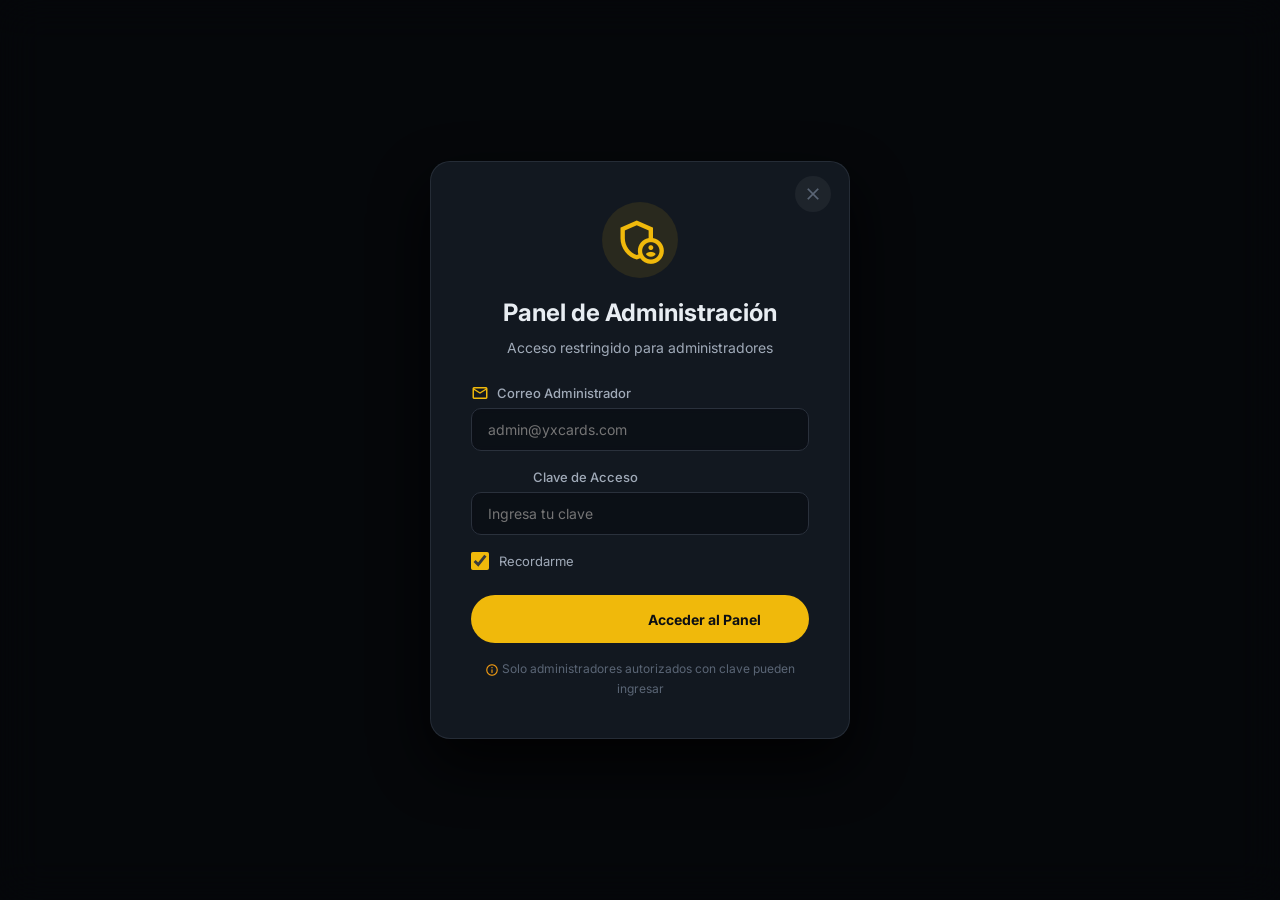
==== commit f9cbac17: "Update admin.html" ====
--- a/admin.html
+++ b/admin.html
@@ -10,10 +10,17 @@
     <link rel="stylesheet" href="https://cdnjs.cloudflare.com/ajax/libs/font-awesome/6.4.0/css/all.min.css">
     <link rel="stylesheet" href="css/style.css">
     <style>
-        /* ============ ADMIN STYLES ============ */
-        .admin-container { max-width: 1000px; margin: 0 auto; padding: 20px; }
+        /* ============================================
+           ADMIN STYLES
+           ============================================ */
         
-        /* HEADER */
+        .admin-container {
+            max-width: 1000px;
+            margin: 0 auto;
+            padding: 20px;
+        }
+
+        /* ============ HEADER ============ */
         .admin-header {
             background: #131a22;
             border: 1px solid #2a313c;
@@ -26,11 +33,29 @@
             flex-wrap: wrap;
             gap: 16px;
         }
-        .admin-header h1 { font-size: 24px; font-weight: 700; color: #e8edf2; display: flex; align-items: center; gap: 12px; }
-        .admin-header h1 .material-icons-outlined { color: #f0b90b; font-size: 32px; }
-        .admin-badge { background: #f0b90b; color: #0b0e14; padding: 4px 16px; border-radius: 20px; font-size: 12px; font-weight: 700; text-transform: uppercase; }
-        
-        /* STATS */
+        .admin-header h1 {
+            font-size: 24px;
+            font-weight: 700;
+            color: #e8edf2;
+            display: flex;
+            align-items: center;
+            gap: 12px;
+        }
+        .admin-header h1 .material-icons-outlined {
+            color: #f0b90b;
+            font-size: 32px;
+        }
+        .admin-badge {
+            background: #f0b90b;
+            color: #0b0e14;
+            padding: 4px 16px;
+            border-radius: 20px;
+            font-size: 12px;
+            font-weight: 700;
+            text-transform: uppercase;
+        }
+
+        /* ============ STATS ============ */
         .admin-stats {
             display: grid;
             grid-template-columns: repeat(auto-fit, minmax(180px, 1fr));
@@ -45,11 +70,22 @@
             text-align: center;
             transition: all 0.3s ease;
         }
-        .admin-stat-card:hover { border-color: #f0b90b; transform: translateY(-2px); }
-        .admin-stat-card .stat-number { font-size: 28px; font-weight: 800; color: #e8edf2; display: block; }
-        .admin-stat-card .stat-label { font-size: 13px; color: #a0aab8; }
-        
-        /* PANELS */
+        .admin-stat-card:hover {
+            border-color: #f0b90b;
+            transform: translateY(-2px);
+        }
+        .admin-stat-card .stat-number {
+            font-size: 28px;
+            font-weight: 800;
+            color: #e8edf2;
+            display: block;
+        }
+        .admin-stat-card .stat-label {
+            font-size: 13px;
+            color: #a0aab8;
+        }
+
+        /* ============ PANELS ============ */
         .admin-panel {
             background: #131a22;
             border: 1px solid #2a313c;
@@ -66,9 +102,11 @@
             align-items: center;
             gap: 8px;
         }
-        .admin-panel h2 .material-icons-outlined { color: #f0b90b; }
-        
-        /* FORMS */
+        .admin-panel h2 .material-icons-outlined {
+            color: #f0b90b;
+        }
+
+        /* ============ FORMS ============ */
         .form-group {
             display: flex;
             flex-direction: column;
@@ -83,7 +121,10 @@
             align-items: center;
             gap: 8px;
         }
-        .form-group label .material-icons-outlined { font-size: 18px; color: #f0b90b; }
+        .form-group label .material-icons-outlined {
+            font-size: 18px;
+            color: #f0b90b;
+        }
         .form-group input {
             background: #0b0e14;
             border: 1px solid #2a313c;
@@ -100,10 +141,18 @@
             border-color: #f0b90b;
             box-shadow: 0 0 0 3px rgba(240, 185, 11, 0.1);
         }
-        .form-row { display: grid; grid-template-columns: 1fr 1fr; gap: 16px; }
-        @media (max-width: 768px) { .form-row { grid-template-columns: 1fr; } }
-        
-        /* BUTTONS */
+        .form-row {
+            display: grid;
+            grid-template-columns: 1fr 1fr;
+            gap: 16px;
+        }
+        @media (max-width: 768px) {
+            .form-row {
+                grid-template-columns: 1fr;
+            }
+        }
+
+        /* ============ BUTTONS ============ */
         .btn-admin {
             display: inline-flex;
             align-items: center;
@@ -119,16 +168,41 @@
             font-family: 'Inter', sans-serif;
             width: 100%;
         }
-        .btn-admin-primary { background: #f0b90b; color: #0b0e14; }
-        .btn-admin-primary:hover { background: #d4a40a; transform: scale(1.02); }
-        .btn-admin-success { background: #2ecc71; color: #0b0e14; }
-        .btn-admin-success:hover { background: #27ae60; transform: scale(1.02); }
-        .btn-admin-secondary { background: #1a232e; color: #a0aab8; border: 1px solid #2a313c; }
-        .btn-admin-secondary:hover { background: #1e2a38; color: #e8edf2; }
-        .btn-admin-danger { background: #e74c3c; color: white; }
-        .btn-admin-danger:hover { background: #c0392b; transform: scale(1.02); }
-        
-        /* TABLES */
+        .btn-admin-primary {
+            background: #f0b90b;
+            color: #0b0e14;
+        }
+        .btn-admin-primary:hover {
+            background: #d4a40a;
+            transform: scale(1.02);
+        }
+        .btn-admin-success {
+            background: #2ecc71;
+            color: #0b0e14;
+        }
+        .btn-admin-success:hover {
+            background: #27ae60;
+            transform: scale(1.02);
+        }
+        .btn-admin-secondary {
+            background: #1a232e;
+            color: #a0aab8;
+            border: 1px solid #2a313c;
+        }
+        .btn-admin-secondary:hover {
+            background: #1e2a38;
+            color: #e8edf2;
+        }
+        .btn-admin-danger {
+            background: #e74c3c;
+            color: white;
+        }
+        .btn-admin-danger:hover {
+            background: #c0392b;
+            transform: scale(1.02);
+        }
+
+        /* ============ TABLES ============ */
         .users-table {
             width: 100%;
             border-collapse: collapse;
@@ -150,9 +224,17 @@
             border-bottom: 1px solid #1e2630;
             color: #e8edf2;
         }
-        .users-table tr:hover td { background: #1e2a38; }
-        .users-table .user-email { color: #f0b90b; font-weight: 500; }
-        .users-table .user-balance { font-weight: 700; color: #2ecc71; }
+        .users-table tr:hover td {
+            background: #1e2a38;
+        }
+        .users-table .user-email {
+            color: #f0b90b;
+            font-weight: 500;
+        }
+        .users-table .user-balance {
+            font-weight: 700;
+            color: #2ecc71;
+        }
         .users-table .admin-tag {
             background: rgba(240, 185, 11, 0.15);
             color: #f0b90b;
@@ -161,63 +243,100 @@
             font-size: 11px;
             font-weight: 600;
         }
-        .table-responsive { overflow-x: auto; }
-        
-        /* ADMIN LOGIN MODAL */
+        .table-responsive {
+            overflow-x: auto;
+        }
+
+        /* ============================================
+           ADMIN LOGIN MODAL - CON BLUR Y CIERRE
+           ============================================ */
         .admin-login-overlay {
             position: fixed;
             top: 0;
             left: 0;
             width: 100%;
             height: 100%;
-            background: rgba(0, 0, 0, 0.85);
-            backdrop-filter: blur(12px);
+            background: rgba(0, 0, 0, 0.5);
+            backdrop-filter: blur(20px);
+            -webkit-backdrop-filter: blur(20px);
             display: flex;
             align-items: center;
             justify-content: center;
             z-index: 9999;
-            animation: fadeIn 0.3s ease;
+            animation: fadeIn 0.4s ease;
+            transition: all 0.3s ease;
         }
         .admin-login-overlay.hidden {
             display: none;
         }
+
         .admin-login-box {
-            background: #131a22;
-            border: 1px solid #2a313c;
-            border-radius: 16px;
+            background: rgba(19, 26, 34, 0.95);
+            border: 1px solid rgba(42, 49, 60, 0.8);
+            border-radius: 20px;
             padding: 40px;
             max-width: 420px;
             width: 100%;
-            animation: slideUp 0.4s ease;
+            animation: slideUp 0.5s cubic-bezier(0.34, 1.56, 0.64, 1);
             position: relative;
-        }
+            box-shadow: 0 25px 60px rgba(0, 0, 0, 0.8);
+            backdrop-filter: blur(20px);
+            -webkit-backdrop-filter: blur(20px);
+        }
+
+        /* ============ CERRAR BOTÓN ============ */
         .admin-login-box .close-btn {
             position: absolute;
-            top: 12px;
-            right: 16px;
-            background: none;
+            top: 14px;
+            right: 18px;
+            background: rgba(255, 255, 255, 0.05);
             border: none;
             color: #5a6575;
-            font-size: 24px;
+            width: 36px;
+            height: 36px;
+            border-radius: 50%;
+            font-size: 20px;
             cursor: pointer;
             transition: all 0.3s ease;
+            display: flex;
+            align-items: center;
+            justify-content: center;
         }
         .admin-login-box .close-btn:hover {
-            color: #e8edf2;
-            transform: rotate(90deg);
-        }
+            background: rgba(231, 76, 60, 0.2);
+            color: #e74c3c;
+            transform: rotate(90deg) scale(1.1);
+        }
+        .admin-login-box .close-btn .material-icons {
+            font-size: 20px;
+        }
+
+        .admin-login-box .login-icon {
+            text-align: center;
+            margin-bottom: 16px;
+        }
+        .admin-login-box .login-icon .material-icons-outlined {
+            font-size: 52px;
+            color: #f0b90b;
+            background: rgba(240, 185, 11, 0.1);
+            padding: 12px;
+            border-radius: 50%;
+        }
+
         .admin-login-box h2 {
             color: #e8edf2;
             font-size: 24px;
             font-weight: 700;
-            margin-bottom: 8px;
+            margin-bottom: 4px;
             text-align: center;
         }
-        .admin-login-box p {
+        .admin-login-box .subtitle {
             color: #a0aab8;
             text-align: center;
             margin-bottom: 24px;
-        }
+            font-size: 14px;
+        }
+
         .admin-login-box .input-group {
             display: flex;
             flex-direction: column;
@@ -237,7 +356,7 @@
             color: #f0b90b;
         }
         .admin-login-box .input-group input {
-            background: #0b0e14;
+            background: rgba(11, 14, 20, 0.8);
             border: 1px solid #2a313c;
             border-radius: 10px;
             padding: 12px 16px;
@@ -246,34 +365,54 @@
             font-family: 'Inter', sans-serif;
             transition: all 0.3s ease;
             width: 100%;
+            backdrop-filter: blur(4px);
         }
         .admin-login-box .input-group input:focus {
             outline: none;
             border-color: #f0b90b;
             box-shadow: 0 0 0 3px rgba(240, 185, 11, 0.1);
         }
+
+        /* ============ RECORDARME ============ */
         .admin-login-box .remember-me {
             display: flex;
             align-items: center;
-            gap: 8px;
-            margin: 12px 0;
+            gap: 10px;
+            margin: 16px 0 20px;
             color: #a0aab8;
             font-size: 13px;
             cursor: pointer;
+            user-select: none;
         }
         .admin-login-box .remember-me input[type="checkbox"] {
             width: 18px;
             height: 18px;
             accent-color: #f0b90b;
             cursor: pointer;
-        }
+            flex-shrink: 0;
+        }
+        .admin-login-box .remember-me:hover {
+            color: #e8edf2;
+        }
+
+        .admin-login-box .btn-admin {
+            margin-top: 4px;
+        }
+
         .admin-login-box .admin-hint {
             font-size: 12px;
             color: #5a6575;
             text-align: center;
-            margin-top: 12px;
-        }
-        
+            margin-top: 16px;
+        }
+
+        .admin-login-box .admin-hint .material-icons-outlined {
+            font-size: 14px;
+            vertical-align: middle;
+            color: #f39c12;
+        }
+
+        /* ============ ADMIN ACTIONS ============ */
         .admin-actions {
             display: flex;
             gap: 8px;
@@ -288,12 +427,27 @@
             font-weight: 600;
             transition: all 0.3s ease;
             font-family: 'Inter', sans-serif;
-        }
-        .btn-sm-add { background: #2ecc71; color: #0b0e14; }
-        .btn-sm-add:hover { background: #27ae60; }
-        .btn-sm-view { background: #3498db; color: white; }
-        .btn-sm-view:hover { background: #2980b9; }
-        
+            display: inline-flex;
+            align-items: center;
+            gap: 4px;
+        }
+        .btn-sm-add {
+            background: #2ecc71;
+            color: #0b0e14;
+        }
+        .btn-sm-add:hover {
+            background: #27ae60;
+            transform: scale(1.05);
+        }
+        .btn-sm-view {
+            background: #3498db;
+            color: white;
+        }
+        .btn-sm-view:hover {
+            background: #2980b9;
+            transform: scale(1.05);
+        }
+
         .admin-logout-btn {
             background: #e74c3c;
             color: white;
@@ -313,7 +467,8 @@
             background: #c0392b;
             transform: scale(1.05);
         }
-        
+
+        /* ============ TOAST ============ */
         .toast-container {
             position: fixed;
             bottom: 20px;
@@ -327,7 +482,8 @@
             pointer-events: none;
             max-width: 90%;
         }
-        
+
+        /* ============ EMPTY STATE ============ */
         .empty-state {
             text-align: center;
             padding: 30px 20px;
@@ -342,68 +498,142 @@
             font-weight: 500;
             margin-top: 8px;
         }
-        
-        /* ANIMATIONS */
+
+        /* ============ ANIMATIONS ============ */
         @keyframes fadeIn {
-            from { opacity: 0; }
-            to { opacity: 1; }
+            from {
+                opacity: 0;
+            }
+            to {
+                opacity: 1;
+            }
         }
         @keyframes slideUp {
-            from { opacity: 0; transform: translateY(30px); }
-            to { opacity: 1; transform: translateY(0); }
-        }
-        @keyframes slideDown {
-            from { opacity: 1; transform: translateY(0); }
-            to { opacity: 0; transform: translateY(30px); }
+            from {
+                opacity: 0;
+                transform: translateY(40px) scale(0.96);
+            }
+            to {
+                opacity: 1;
+                transform: translateY(0) scale(1);
+            }
         }
         @keyframes slideUpToast {
-            from { opacity: 0; transform: translateY(20px); }
-            to { opacity: 1; transform: translateY(0); }
+            from {
+                opacity: 0;
+                transform: translateY(20px);
+            }
+            to {
+                opacity: 1;
+                transform: translateY(0);
+            }
         }
         @keyframes slideDownToast {
-            from { opacity: 1; transform: translateY(0); }
-            to { opacity: 0; transform: translateY(20px); }
-        }
-        
-        .hidden { display: none !important; }
+            from {
+                opacity: 1;
+                transform: translateY(0);
+            }
+            to {
+                opacity: 0;
+                transform: translateY(20px);
+            }
+        }
+
+        .hidden {
+            display: none !important;
+        }
+
+        /* ============ RESPONSIVE ============ */
+        @media (max-width: 480px) {
+            .admin-login-box {
+                padding: 28px 20px;
+                margin: 16px;
+            }
+            .admin-login-box .close-btn {
+                top: 10px;
+                right: 12px;
+                width: 30px;
+                height: 30px;
+            }
+            .admin-login-box .login-icon .material-icons-outlined {
+                font-size: 40px;
+                padding: 8px;
+            }
+            .admin-login-box h2 {
+                font-size: 20px;
+            }
+            .admin-header {
+                padding: 16px 20px;
+            }
+            .admin-header h1 {
+                font-size: 18px;
+            }
+            .admin-panel {
+                padding: 16px;
+            }
+        }
     </style>
 </head>
 <body>
-    <!-- ============ ADMIN LOGIN MODAL ============ -->
+    <!-- ==========================================
+    ADMIN LOGIN MODAL - CON BLUR Y CIERRE
+    ========================================== -->
     <div class="admin-login-overlay" id="adminLoginOverlay">
         <div class="admin-login-box">
+            <!-- BOTÓN CERRAR - REDIRIGE A INDEX -->
             <button class="close-btn" onclick="closeAdminLogin()" title="Cerrar">
                 <span class="material-icons">close</span>
             </button>
-            <div style="text-align:center;margin-bottom:16px;">
-                <span class="material-icons-outlined" style="font-size:48px;color:#f0b90b;">admin_panel_settings</span>
-                <h2>Panel de Administración</h2>
-                <p>Acceso restringido para administradores</p>
+
+            <!-- ICONO -->
+            <div class="login-icon">
+                <span class="material-icons-outlined">admin_panel_settings</span>
             </div>
+
+            <!-- TÍTULO -->
+            <h2>Panel de Administración</h2>
+            <p class="subtitle">Acceso restringido para administradores</p>
+
+            <!-- FORMULARIO -->
             <form id="adminLoginForm">
                 <div class="input-group">
-                    <label><span class="material-icons-outlined">email</span> Correo Administrador</label>
+                    <label>
+                        <span class="material-icons-outlined">email</span>
+                        Correo Administrador
+                    </label>
                     <input type="email" id="adminEmail" placeholder="admin@yxcards.com" required>
                 </div>
+
                 <div class="input-group">
-                    <label><span class="material-icons-outlined">key</span> Clave de Acceso</label>
+                    <label>
+                        <span class="material-icons-outlined">key</span>
+                        Clave de Acceso
+                    </label>
                     <input type="password" id="adminKey" placeholder="Ingresa tu clave" required>
                 </div>
+
+                <!-- RECORDARME -->
                 <label class="remember-me">
                     <input type="checkbox" id="rememberMe" checked>
                     <span>Recordarme</span>
                 </label>
+
                 <button type="submit" class="btn-admin btn-admin-primary">
-                    <span class="material-icons">login</span> Acceder al Panel
+                    <span class="material-icons">login</span>
+                    Acceder al Panel
                 </button>
             </form>
+
             <div class="admin-hint">
-                ⚠️ Solo administradores autorizados con clave pueden ingresar
+                <span class="material-icons-outlined">info</span>
+                Solo administradores autorizados con clave pueden ingresar
             </div>
         </div>
     </div>
 
-    <!-- ============ ADMIN PANEL ============ -->
+    <!-- ==========================================
+    ADMIN PANEL
+    ========================================== -->
     <div id="adminPanel" class="admin-container hidden">
         <!-- HEADER -->
         <div class="admin-header">
@@ -414,10 +644,12 @@
             </h1>
             <div style="display:flex; gap:12px; flex-wrap:wrap;">
                 <button class="admin-logout-btn" onclick="logoutAdmin()">
-                    <span class="material-icons">logout</span> Cerrar Sesión
+                    <span class="material-icons">logout</span>
+                    Cerrar Sesión
                 </button>
                 <button class="btn-admin btn-admin-secondary" onclick="window.location.href='index.html'">
-                    <span class="material-icons-outlined">home</span> Tienda
+                    <span class="material-icons-outlined">home</span>
+                    Tienda
                 </button>
             </div>
         </div>
@@ -440,31 +672,47 @@
 
         <!-- AGREGAR SALDO -->
         <div class="admin-panel">
-            <h2><span class="material-icons-outlined">add_circle</span> Agregar Saldo a Usuario</h2>
+            <h2>
+                <span class="material-icons-outlined">add_circle</span>
+                Agregar Saldo a Usuario
+            </h2>
             <form id="addBalanceForm">
                 <div class="form-row">
                     <div class="form-group">
-                        <label><span class="material-icons-outlined">email</span> Correo del Usuario</label>
+                        <label>
+                            <span class="material-icons-outlined">email</span>
+                            Correo del Usuario
+                        </label>
                         <input type="email" id="targetUserEmail" placeholder="usuario@correo.com" required>
                     </div>
                     <div class="form-group">
-                        <label><span class="material-icons-outlined">attach_money</span> Monto</label>
+                        <label>
+                            <span class="material-icons-outlined">attach_money</span>
+                            Monto
+                        </label>
                         <input type="number" id="amountToAdd" placeholder="0.00" min="1" step="0.01" required>
                     </div>
                 </div>
                 <div class="form-group">
-                    <label><span class="material-icons-outlined">description</span> Concepto</label>
+                    <label>
+                        <span class="material-icons-outlined">description</span>
+                        Concepto
+                    </label>
                     <input type="text" id="transactionConcept" placeholder="Ej: Depósito por promoción">
                 </div>
                 <button type="submit" class="btn-admin btn-admin-success">
-                    <span class="material-icons">paid</span> Agregar Saldo
+                    <span class="material-icons">paid</span>
+                    Agregar Saldo
                 </button>
             </form>
         </div>
 
         <!-- LISTA DE USUARIOS -->
         <div class="admin-panel">
-            <h2><span class="material-icons-outlined">people</span> Usuarios Registrados</h2>
+            <h2>
+                <span class="material-icons-outlined">people</span>
+                Usuarios Registrados
+            </h2>
             <div class="table-responsive">
                 <table class="users-table">
                     <thead>
@@ -487,12 +735,14 @@
     <script src="js/admin.js"></script>
     <script>
         // ============================================
-        // ADMIN.JS - COMPLETO Y MEJORADO
+        // ADMIN.JS - COMPLETO
         // ============================================
 
-        // ============ CERRAR LOGIN MODAL ============
+        // ============ CERRAR MODAL Y REDIRIGIR ============
         function closeAdminLogin() {
             document.getElementById('adminLoginOverlay').classList.add('hidden');
+            // Redirigir a index.html al cerrar la modal
+            window.location.href = 'index.html';
         }
 
         // ============ RECORDARME ============
@@ -504,7 +754,6 @@
                     if (data.email && data.remember) {
                         document.getElementById('adminEmail').value = data.email;
                         document.getElementById('rememberMe').checked = true;
-                        // Si hay key guardada (opcional)
                         if (data.key) {
                             document.getElementById('adminKey').value = data.key;
                         }
@@ -533,9 +782,7 @@
             const key = document.getElementById('adminKey').value.trim();
 
             if (verifyAdminKey(email, key)) {
-                // Guardar credenciales si "Recordarme" está activado
                 saveRememberedCredentials(email, key);
-                
                 localStorage.setItem('admin_session', JSON.stringify({
                     email: email,
                     loggedIn: true,
@@ -582,9 +829,9 @@
             showToast('Sesión de administrador cerrada', 'info');
         }
 
-        // ============ CARGAR DATOS ============
+        // ============ CARGAR DATOS DE TODOS LOS USUARIOS ============
         function loadAdminData() {
-            // Obtener usuarios desde localStorage
+            // Obtener TODOS los usuarios de localStorage
             const users = getUsers();
             const admins = getAdminList ? getAdminList() : [];
             
@@ -617,8 +864,21 @@
                 return;
             }
 
-            tbody.innerHTML = users.map(u => {
+            // Mostrar usuarios ordenados por fecha de creación (más recientes primero)
+            const sortedUsers = [...users].sort((a, b) => {
+                const dateA = a.createdAt ? new Date(a.createdAt).getTime() : 0;
+                const dateB = b.createdAt ? new Date(b.createdAt).getTime() : 0;
+                return dateB - dateA;
+            });
+
+            tbody.innerHTML = sortedUsers.map(u => {
                 const isUserAdmin = admins.some(a => a.email === u.email);
+                const memberSince = u.createdAt ? new Date(u.createdAt).toLocaleDateString('es-ES', {
+                    year: 'numeric',
+                    month: 'short',
+                    day: 'numeric'
+                }) : 'N/A';
+                
                 return `
                     <tr>
                         <td><strong>${u.username || 'N/A'}</strong></td>
@@ -657,20 +917,17 @@
                 return;
             }
 
-            // Buscar usuario
             const users = getUsers();
             const userIndex = users.findIndex(u => u.email === email);
-            
+
             if (userIndex === -1) {
                 showToast(`❌ Usuario "${email}" no encontrado. Verifica el correo.`, 'error');
                 return;
             }
 
-            // Actualizar saldo
             users[userIndex].balance = (users[userIndex].balance || 0) + amount;
             localStorage.setItem('yx_users', JSON.stringify(users));
 
-            // Guardar transacción
             const transaction = {
                 id: 'ADMIN-' + Date.now(),
                 userEmail: email,
@@ -680,7 +937,7 @@
                 date: new Date().toISOString(),
                 type: 'depósito_admin'
             };
-            
+
             let adminTx = { transactions: [] };
             try {
                 const stored = localStorage.getItem('admin_transactions');
@@ -689,12 +946,11 @@
             adminTx.transactions.push(transaction);
             localStorage.setItem('admin_transactions', JSON.stringify(adminTx));
 
-            // Actualizar UI
             loadAdminData();
             document.getElementById('targetUserEmail').value = '';
             document.getElementById('amountToAdd').value = '';
             document.getElementById('transactionConcept').value = '';
-            
+
             showToast(`✅ Se agregaron $${amount.toFixed(2)} a "${email}"`, 'success');
         });
 
@@ -702,7 +958,7 @@
         function quickAddBalance(email) {
             const amount = prompt(`💰 ¿Cuánto saldo quieres agregar a ${email}?`, '10');
             if (amount === null) return;
-            
+
             const parsedAmount = parseFloat(amount);
             if (isNaN(parsedAmount) || parsedAmount <= 0) {
                 showToast('❌ Ingresa un monto válido', 'error');
@@ -711,7 +967,7 @@
 
             const users = getUsers();
             const userIndex = users.findIndex(u => u.email === email);
-            
+
             if (userIndex === -1) {
                 showToast(`❌ Usuario "${email}" no encontrado`, 'error');
                 return;
@@ -720,7 +976,6 @@
             users[userIndex].balance = (users[userIndex].balance || 0) + parsedAmount;
             localStorage.setItem('yx_users', JSON.stringify(users));
 
-            // Guardar transacción
             const transaction = {
                 id: 'ADMIN-' + Date.now(),
                 userEmail: email,
@@ -730,7 +985,7 @@
                 date: new Date().toISOString(),
                 type: 'depósito_admin'
             };
-            
+
             let adminTx = { transactions: [] };
             try {
                 const stored = localStorage.getItem('admin_transactions');
@@ -747,7 +1002,7 @@
         function viewUserDetails(email) {
             const users = getUsers();
             const user = users.find(u => u.email === email);
-            
+
             if (!user) {
                 showToast('❌ Usuario no encontrado', 'error');
                 return;
@@ -760,7 +1015,7 @@
             details += `💰 Saldo: $${(user.balance || 0).toFixed(2)}\n`;
             details += `🃏 Tarjetas compradas: ${purchases.length}\n`;
             details += `📅 Miembro desde: ${user.createdAt ? new Date(user.createdAt).toLocaleDateString() : 'N/A'}\n\n`;
-            
+
             if (purchases.length > 0) {
                 details += `🃏 TARJETAS COMPRADAS:\n`;
                 purchases.forEach((p, i) => {
@@ -769,7 +1024,7 @@
             } else {
                 details += `🃏 No ha comprado tarjetas aún.\n`;
             }
-            
+
             alert(details);
         }
 
@@ -781,7 +1036,7 @@
                 container.className = 'toast-container';
                 document.body.appendChild(container);
             }
-            
+
             const toast = document.createElement('div');
             const colors = {
                 success: '#2ecc71',
@@ -789,7 +1044,7 @@
                 info: '#3498db',
                 warning: '#f39c12'
             };
-            
+
             toast.style.cssText = `
                 background: #1a232e;
                 color: #e8edf2;
@@ -807,7 +1062,7 @@
             `;
             toast.textContent = message;
             container.appendChild(toast);
-            
+
             setTimeout(() => {
                 toast.style.animation = 'slideDownToast 0.3s ease';
                 setTimeout(() => toast.remove(), 300);
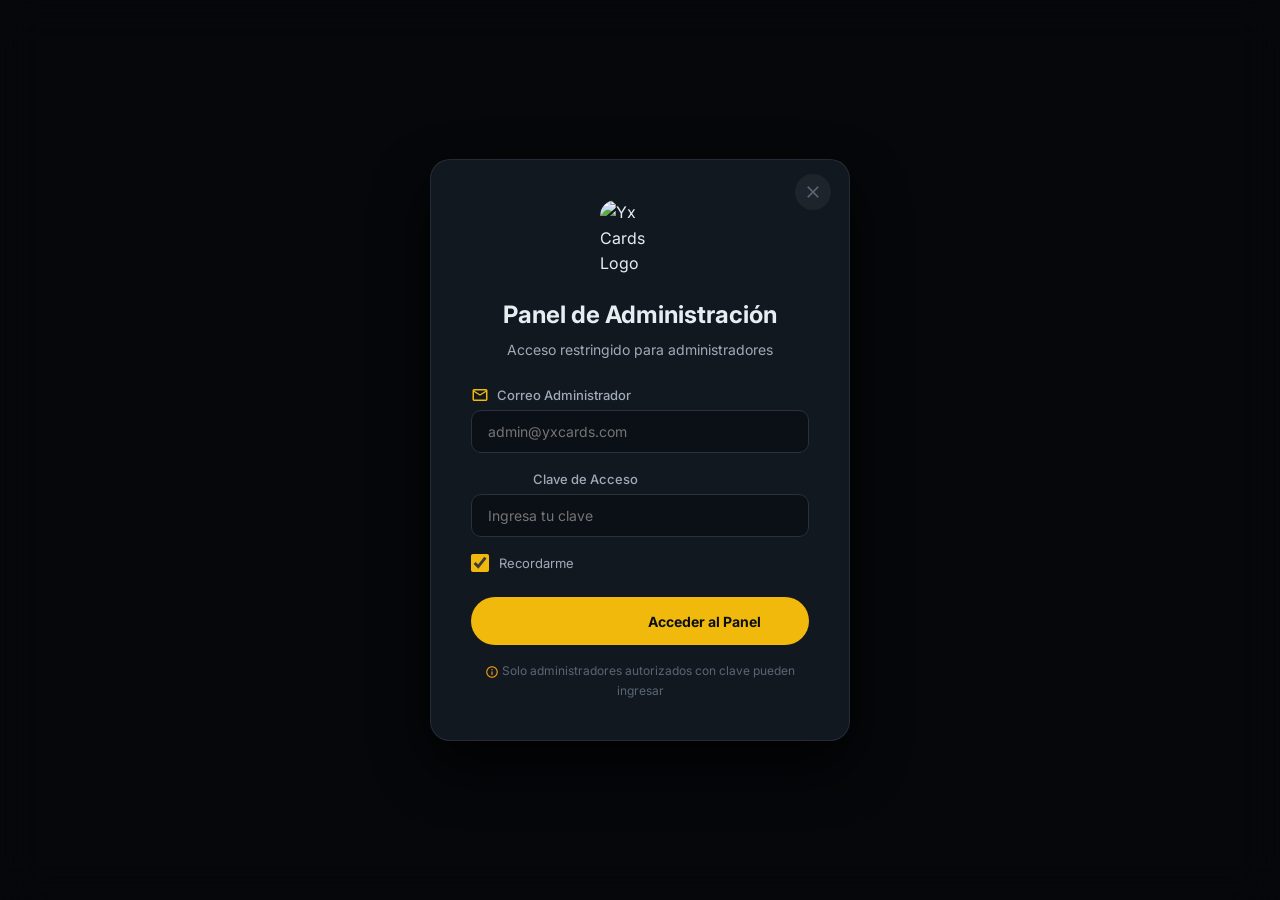
==== commit 26d18c96: "Update admin.html" ====
--- a/admin.html
+++ b/admin.html
@@ -20,7 +20,7 @@
             padding: 20px;
         }
 
-        /* ============ HEADER ============ */
+        /* ============ HEADER CON LOGO ============ */
         .admin-header {
             background: #131a22;
             border: 1px solid #2a313c;
@@ -33,6 +33,39 @@
             flex-wrap: wrap;
             gap: 16px;
         }
+
+        .admin-header .header-left {
+            display: flex;
+            align-items: center;
+            gap: 16px;
+        }
+
+        .admin-header .header-logo {
+            width: 50px;
+            height: 50px;
+            border-radius: 12px;
+            overflow: hidden;
+            flex-shrink: 0;
+            animation: pulseLogo 3s ease-in-out infinite;
+        }
+
+        .admin-header .header-logo img {
+            width: 100%;
+            height: 100%;
+            object-fit: cover;
+        }
+
+        @keyframes pulseLogo {
+            0%, 100% {
+                transform: scale(1);
+                filter: drop-shadow(0 0 8px rgba(240, 185, 11, 0.2));
+            }
+            50% {
+                transform: scale(1.05);
+                filter: drop-shadow(0 0 20px rgba(240, 185, 11, 0.4));
+            }
+        }
+
         .admin-header h1 {
             font-size: 24px;
             font-weight: 700;
@@ -193,14 +226,6 @@
             background: #1e2a38;
             color: #e8edf2;
         }
-        .btn-admin-danger {
-            background: #e74c3c;
-            color: white;
-        }
-        .btn-admin-danger:hover {
-            background: #c0392b;
-            transform: scale(1.02);
-        }
 
         /* ============ TABLES ============ */
         .users-table {
@@ -248,7 +273,7 @@
         }
 
         /* ============================================
-           ADMIN LOGIN MODAL - CON BLUR Y CIERRE
+           ADMIN LOGIN MODAL - CON LOGO
            ============================================ */
         .admin-login-overlay {
             position: fixed;
@@ -282,6 +307,22 @@
             box-shadow: 0 25px 60px rgba(0, 0, 0, 0.8);
             backdrop-filter: blur(20px);
             -webkit-backdrop-filter: blur(20px);
+        }
+
+        /* ============ LOGO EN MODAL ============ */
+        .admin-login-box .login-logo {
+            width: 80px;
+            height: 80px;
+            margin: 0 auto 16px;
+            border-radius: 16px;
+            overflow: hidden;
+            animation: pulseLogo 3s ease-in-out infinite;
+        }
+
+        .admin-login-box .login-logo img {
+            width: 100%;
+            height: 100%;
+            object-fit: cover;
         }
 
         /* ============ CERRAR BOTÓN ============ */
@@ -311,18 +352,6 @@
             font-size: 20px;
         }
 
-        .admin-login-box .login-icon {
-            text-align: center;
-            margin-bottom: 16px;
-        }
-        .admin-login-box .login-icon .material-icons-outlined {
-            font-size: 52px;
-            color: #f0b90b;
-            background: rgba(240, 185, 11, 0.1);
-            padding: 12px;
-            border-radius: 50%;
-        }
-
         .admin-login-box h2 {
             color: #e8edf2;
             font-size: 24px;
@@ -518,6 +547,16 @@
                 transform: translateY(0) scale(1);
             }
         }
+        @keyframes pulseLogo {
+            0%, 100% {
+                transform: scale(1);
+                filter: drop-shadow(0 0 8px rgba(240, 185, 11, 0.2));
+            }
+            50% {
+                transform: scale(1.05);
+                filter: drop-shadow(0 0 20px rgba(240, 185, 11, 0.4));
+            }
+        }
         @keyframes slideUpToast {
             from {
                 opacity: 0;
@@ -555,9 +594,9 @@
                 width: 30px;
                 height: 30px;
             }
-            .admin-login-box .login-icon .material-icons-outlined {
-                font-size: 40px;
-                padding: 8px;
+            .admin-login-box .login-logo {
+                width: 60px;
+                height: 60px;
             }
             .admin-login-box h2 {
                 font-size: 20px;
@@ -567,6 +606,10 @@
             }
             .admin-header h1 {
                 font-size: 18px;
+            }
+            .admin-header .header-logo {
+                width: 40px;
+                height: 40px;
             }
             .admin-panel {
                 padding: 16px;
@@ -576,18 +619,18 @@
 </head>
 <body>
     <!-- ==========================================
-    ADMIN LOGIN MODAL - CON BLUR Y CIERRE
+    ADMIN LOGIN MODAL - CON LOGO
     ========================================== -->
     <div class="admin-login-overlay" id="adminLoginOverlay">
         <div class="admin-login-box">
-            <!-- BOTÓN CERRAR - REDIRIGE A INDEX -->
+            <!-- BOTÓN CERRAR -->
             <button class="close-btn" onclick="closeAdminLogin()" title="Cerrar">
                 <span class="material-icons">close</span>
             </button>
 
-            <!-- ICONO -->
-            <div class="login-icon">
-                <span class="material-icons-outlined">admin_panel_settings</span>
+            <!-- LOGO -->
+            <div class="login-logo">
+                <img src="https://www.image2url.com/r2/default/images/1785899642935-9ccd40b0-2e76-44e9-b334-cb4bb35430e4.png" alt="Yx Cards Logo">
             </div>
 
             <!-- TÍTULO -->
@@ -632,16 +675,20 @@
     </div>
 
     <!-- ==========================================
-    ADMIN PANEL
+    ADMIN PANEL - CON LOGO
     ========================================== -->
     <div id="adminPanel" class="admin-container hidden">
-        <!-- HEADER -->
+        <!-- HEADER CON LOGO -->
         <div class="admin-header">
-            <h1>
-                <span class="material-icons-outlined">admin_panel_settings</span>
-                Panel de Administración
-                <span class="admin-badge">ADMIN</span>
-            </h1>
+            <div class="header-left">
+                <div class="header-logo">
+                    <img src="https://www.image2url.com/r2/default/images/1785899642935-9ccd40b0-2e76-44e9-b334-cb4bb35430e4.png" alt="Yx Cards Logo">
+                </div>
+                <h1>
+                    Panel de Administración
+                    <span class="admin-badge">ADMIN</span>
+                </h1>
+            </div>
             <div style="display:flex; gap:12px; flex-wrap:wrap;">
                 <button class="admin-logout-btn" onclick="logoutAdmin()">
                     <span class="material-icons">logout</span>
@@ -741,7 +788,6 @@
         // ============ CERRAR MODAL Y REDIRIGIR ============
         function closeAdminLogin() {
             document.getElementById('adminLoginOverlay').classList.add('hidden');
-            // Redirigir a index.html al cerrar la modal
             window.location.href = 'index.html';
         }
 
@@ -829,21 +875,16 @@
             showToast('Sesión de administrador cerrada', 'info');
         }
 
-        // ============ CARGAR DATOS DE TODOS LOS USUARIOS ============
+        // ============ CARGAR DATOS ============
         function loadAdminData() {
-            // Obtener TODOS los usuarios de localStorage
             const users = getUsers();
             const admins = getAdminList ? getAdminList() : [];
-            
-            // Calcular total de saldo
             const totalBalance = users.reduce((sum, u) => sum + (u.balance || 0), 0);
 
-            // Actualizar estadísticas
             document.getElementById('totalUsers').textContent = users.length;
             document.getElementById('totalBalance').textContent = `$${totalBalance.toFixed(2)}`;
             document.getElementById('totalAdmins').textContent = admins.length;
 
-            // Renderizar tabla de usuarios
             renderUsersTable(users);
         }
 
@@ -864,7 +905,6 @@
                 return;
             }
 
-            // Mostrar usuarios ordenados por fecha de creación (más recientes primero)
             const sortedUsers = [...users].sort((a, b) => {
                 const dateA = a.createdAt ? new Date(a.createdAt).getTime() : 0;
                 const dateB = b.createdAt ? new Date(b.createdAt).getTime() : 0;
@@ -873,12 +913,6 @@
 
             tbody.innerHTML = sortedUsers.map(u => {
                 const isUserAdmin = admins.some(a => a.email === u.email);
-                const memberSince = u.createdAt ? new Date(u.createdAt).toLocaleDateString('es-ES', {
-                    year: 'numeric',
-                    month: 'short',
-                    day: 'numeric'
-                }) : 'N/A';
-                
                 return `
                     <tr>
                         <td><strong>${u.username || 'N/A'}</strong></td>
@@ -1071,10 +1105,8 @@
 
         // ============ INICIALIZAR ============
         document.addEventListener('DOMContentLoaded', function() {
-            // Cargar credenciales guardadas
             loadRememberedCredentials();
             
-            // Verificar si ya hay sesión activa
             if (!checkAdminSession()) {
                 document.getElementById('adminLoginOverlay').classList.remove('hidden');
             }
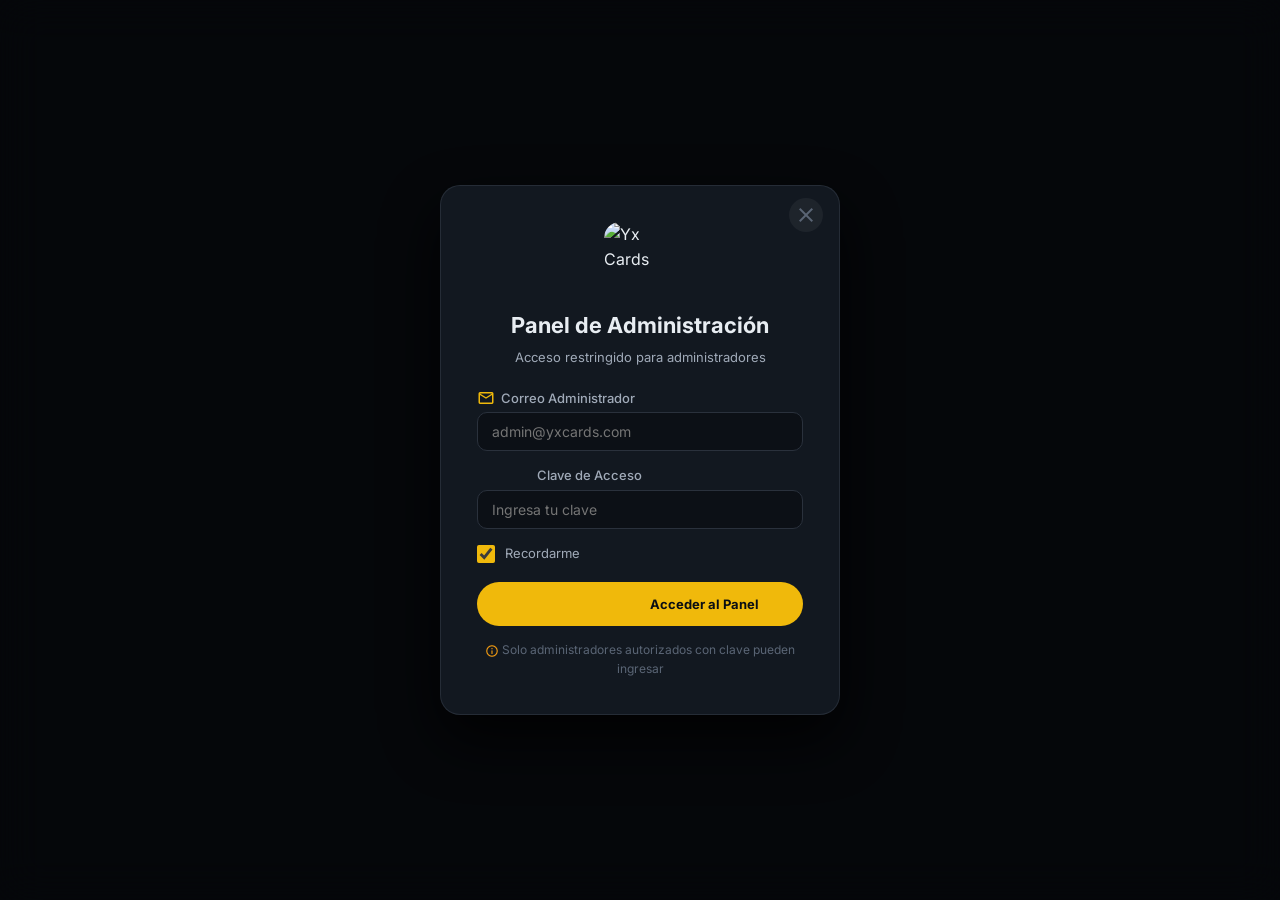
==== commit be54a7c9: "Update admin.html" ====
--- a/admin.html
+++ b/admin.html
@@ -15,17 +15,17 @@
            ============================================ */
         
         .admin-container {
-            max-width: 1000px;
+            max-width: 1200px;
             margin: 0 auto;
             padding: 20px;
         }
 
-        /* ============ HEADER CON LOGO ============ */
+        /* HEADER CON LOGO */
         .admin-header {
             background: #131a22;
             border: 1px solid #2a313c;
             border-radius: 16px;
-            padding: 24px 32px;
+            padding: 20px 28px;
             margin-bottom: 24px;
             display: flex;
             justify-content: space-between;
@@ -33,73 +33,57 @@
             flex-wrap: wrap;
             gap: 16px;
         }
-
         .admin-header .header-left {
             display: flex;
             align-items: center;
             gap: 16px;
         }
-
         .admin-header .header-logo {
-            width: 50px;
-            height: 50px;
+            width: 48px;
+            height: 48px;
             border-radius: 12px;
             overflow: hidden;
-            flex-shrink: 0;
-            animation: pulseLogo 3s ease-in-out infinite;
-        }
-
+            animation: pulseLogo 2.5s ease-in-out infinite;
+        }
         .admin-header .header-logo img {
             width: 100%;
             height: 100%;
             object-fit: cover;
         }
-
         @keyframes pulseLogo {
-            0%, 100% {
-                transform: scale(1);
-                filter: drop-shadow(0 0 8px rgba(240, 185, 11, 0.2));
-            }
-            50% {
-                transform: scale(1.05);
-                filter: drop-shadow(0 0 20px rgba(240, 185, 11, 0.4));
-            }
-        }
-
+            0%, 100% { transform: scale(1); filter: drop-shadow(0 0 10px rgba(240,185,11,0.15)); }
+            50% { transform: scale(1.04); filter: drop-shadow(0 0 25px rgba(240,185,11,0.35)); }
+        }
         .admin-header h1 {
-            font-size: 24px;
+            font-size: 22px;
             font-weight: 700;
             color: #e8edf2;
             display: flex;
             align-items: center;
-            gap: 12px;
-        }
-        .admin-header h1 .material-icons-outlined {
-            color: #f0b90b;
-            font-size: 32px;
+            gap: 10px;
         }
         .admin-badge {
             background: #f0b90b;
             color: #0b0e14;
-            padding: 4px 16px;
+            padding: 4px 14px;
             border-radius: 20px;
-            font-size: 12px;
+            font-size: 11px;
             font-weight: 700;
             text-transform: uppercase;
         }
 
-        /* ============ STATS ============ */
+        /* STATS */
         .admin-stats {
             display: grid;
-            grid-template-columns: repeat(auto-fit, minmax(180px, 1fr));
+            grid-template-columns: repeat(auto-fit, minmax(160px, 1fr));
             gap: 16px;
             margin-bottom: 24px;
         }
         .admin-stat-card {
             background: #131a22;
             border: 1px solid #2a313c;
-            border-radius: 16px;
-            padding: 20px;
+            border-radius: 14px;
+            padding: 16px 20px;
             text-align: center;
             transition: all 0.3s ease;
         }
@@ -108,17 +92,17 @@
             transform: translateY(-2px);
         }
         .admin-stat-card .stat-number {
-            font-size: 28px;
+            font-size: 26px;
             font-weight: 800;
             color: #e8edf2;
             display: block;
         }
         .admin-stat-card .stat-label {
-            font-size: 13px;
+            font-size: 12px;
             color: #a0aab8;
         }
 
-        /* ============ PANELS ============ */
+        /* PANELS */
         .admin-panel {
             background: #131a22;
             border: 1px solid #2a313c;
@@ -139,15 +123,15 @@
             color: #f0b90b;
         }
 
-        /* ============ FORMS ============ */
+        /* FORMS */
         .form-group {
             display: flex;
             flex-direction: column;
             gap: 6px;
-            margin-bottom: 16px;
+            margin-bottom: 14px;
         }
         .form-group label {
-            font-size: 14px;
+            font-size: 13px;
             font-weight: 500;
             color: #a0aab8;
             display: flex;
@@ -158,21 +142,21 @@
             font-size: 18px;
             color: #f0b90b;
         }
-        .form-group input {
+        .form-group input, .form-group select {
             background: #0b0e14;
             border: 1px solid #2a313c;
             border-radius: 10px;
-            padding: 12px 16px;
+            padding: 10px 14px;
             color: #e8edf2;
             font-size: 14px;
             font-family: 'Inter', sans-serif;
             transition: all 0.3s ease;
             width: 100%;
         }
-        .form-group input:focus {
+        .form-group input:focus, .form-group select:focus {
             outline: none;
             border-color: #f0b90b;
-            box-shadow: 0 0 0 3px rgba(240, 185, 11, 0.1);
+            box-shadow: 0 0 0 3px rgba(240,185,11,0.1);
         }
         .form-row {
             display: grid;
@@ -180,54 +164,55 @@
             gap: 16px;
         }
         @media (max-width: 768px) {
-            .form-row {
-                grid-template-columns: 1fr;
-            }
-        }
-
-        /* ============ BUTTONS ============ */
+            .form-row { grid-template-columns: 1fr; }
+        }
+
+        /* BUTTONS */
         .btn-admin {
             display: inline-flex;
             align-items: center;
             justify-content: center;
             gap: 8px;
-            padding: 12px 24px;
+            padding: 10px 20px;
             border-radius: 30px;
             font-weight: 700;
-            font-size: 14px;
+            font-size: 13px;
             cursor: pointer;
             transition: all 0.3s ease;
             border: none;
             font-family: 'Inter', sans-serif;
             width: 100%;
         }
-        .btn-admin-primary {
-            background: #f0b90b;
-            color: #0b0e14;
-        }
-        .btn-admin-primary:hover {
-            background: #d4a40a;
-            transform: scale(1.02);
-        }
-        .btn-admin-success {
-            background: #2ecc71;
-            color: #0b0e14;
-        }
-        .btn-admin-success:hover {
-            background: #27ae60;
-            transform: scale(1.02);
-        }
-        .btn-admin-secondary {
-            background: #1a232e;
-            color: #a0aab8;
-            border: 1px solid #2a313c;
-        }
-        .btn-admin-secondary:hover {
-            background: #1e2a38;
-            color: #e8edf2;
-        }
-
-        /* ============ TABLES ============ */
+        .btn-admin-primary { background: #f0b90b; color: #0b0e14; }
+        .btn-admin-primary:hover { background: #d4a40a; transform: scale(1.02); }
+        .btn-admin-success { background: #2ecc71; color: #0b0e14; }
+        .btn-admin-success:hover { background: #27ae60; transform: scale(1.02); }
+        .btn-admin-danger { background: #e74c3c; color: white; }
+        .btn-admin-danger:hover { background: #c0392b; transform: scale(1.02); }
+        .btn-admin-secondary { background: #1a232e; color: #a0aab8; border: 1px solid #2a313c; }
+        .btn-admin-secondary:hover { background: #1e2a38; color: #e8edf2; }
+
+        .admin-logout-btn {
+            background: #e74c3c;
+            color: white;
+            border: none;
+            padding: 8px 18px;
+            border-radius: 30px;
+            font-weight: 600;
+            font-size: 13px;
+            cursor: pointer;
+            transition: all 0.3s ease;
+            display: inline-flex;
+            align-items: center;
+            gap: 6px;
+            font-family: 'Inter', sans-serif;
+        }
+        .admin-logout-btn:hover {
+            background: #c0392b;
+            transform: scale(1.05);
+        }
+
+        /* TABLA DE USUARIOS */
         .users-table {
             width: 100%;
             border-collapse: collapse;
@@ -235,7 +220,7 @@
         }
         .users-table th {
             text-align: left;
-            padding: 12px 16px;
+            padding: 10px 14px;
             background: #1a232e;
             color: #a0aab8;
             font-weight: 500;
@@ -243,11 +228,15 @@
             text-transform: uppercase;
             letter-spacing: 0.5px;
             border-bottom: 1px solid #2a313c;
+            position: sticky;
+            top: 0;
+            z-index: 2;
         }
         .users-table td {
-            padding: 10px 16px;
+            padding: 10px 14px;
             border-bottom: 1px solid #1e2630;
             color: #e8edf2;
+            vertical-align: middle;
         }
         .users-table tr:hover td {
             background: #1e2a38;
@@ -261,7 +250,7 @@
             color: #2ecc71;
         }
         .users-table .admin-tag {
-            background: rgba(240, 185, 11, 0.15);
+            background: rgba(240,185,11,0.15);
             color: #f0b90b;
             padding: 2px 10px;
             border-radius: 20px;
@@ -270,10 +259,40 @@
         }
         .table-responsive {
             overflow-x: auto;
-        }
+            max-height: 500px;
+            overflow-y: auto;
+        }
+
+        /* ACCIONES EN TABLA */
+        .admin-actions {
+            display: flex;
+            gap: 6px;
+            flex-wrap: wrap;
+        }
+        .admin-actions .btn-sm {
+            padding: 4px 10px;
+            font-size: 11px;
+            border-radius: 20px;
+            border: none;
+            cursor: pointer;
+            font-weight: 600;
+            transition: all 0.3s ease;
+            font-family: 'Inter', sans-serif;
+            display: inline-flex;
+            align-items: center;
+            gap: 4px;
+        }
+        .btn-sm-add { background: #2ecc71; color: #0b0e14; }
+        .btn-sm-add:hover { background: #27ae60; transform: scale(1.05); }
+        .btn-sm-remove { background: #e74c3c; color: white; }
+        .btn-sm-remove:hover { background: #c0392b; transform: scale(1.05); }
+        .btn-sm-view { background: #3498db; color: white; }
+        .btn-sm-view:hover { background: #2980b9; transform: scale(1.05); }
+        .btn-sm-purchases { background: #9b59b6; color: white; }
+        .btn-sm-purchases:hover { background: #8e44ad; transform: scale(1.05); }
 
         /* ============================================
-           ADMIN LOGIN MODAL - CON LOGO
+           ADMIN LOGIN MODAL
            ============================================ */
         .admin-login-overlay {
             position: fixed;
@@ -281,62 +300,50 @@
             left: 0;
             width: 100%;
             height: 100%;
-            background: rgba(0, 0, 0, 0.5);
+            background: rgba(0,0,0,0.5);
             backdrop-filter: blur(20px);
-            -webkit-backdrop-filter: blur(20px);
             display: flex;
             align-items: center;
             justify-content: center;
             z-index: 9999;
             animation: fadeIn 0.4s ease;
-            transition: all 0.3s ease;
-        }
-        .admin-login-overlay.hidden {
-            display: none;
-        }
-
+        }
+        .admin-login-overlay.hidden { display: none; }
         .admin-login-box {
-            background: rgba(19, 26, 34, 0.95);
-            border: 1px solid rgba(42, 49, 60, 0.8);
+            background: rgba(19,26,34,0.95);
+            border: 1px solid rgba(42,49,60,0.8);
             border-radius: 20px;
-            padding: 40px;
-            max-width: 420px;
+            padding: 36px;
+            max-width: 400px;
             width: 100%;
-            animation: slideUp 0.5s cubic-bezier(0.34, 1.56, 0.64, 1);
+            animation: slideUp 0.5s cubic-bezier(0.34,1.56,0.64,1);
             position: relative;
-            box-shadow: 0 25px 60px rgba(0, 0, 0, 0.8);
+            box-shadow: 0 25px 60px rgba(0,0,0,0.8);
             backdrop-filter: blur(20px);
-            -webkit-backdrop-filter: blur(20px);
-        }
-
-        /* ============ LOGO EN MODAL ============ */
+        }
         .admin-login-box .login-logo {
-            width: 80px;
-            height: 80px;
-            margin: 0 auto 16px;
+            width: 72px;
+            height: 72px;
+            margin: 0 auto 14px;
             border-radius: 16px;
             overflow: hidden;
             animation: pulseLogo 3s ease-in-out infinite;
         }
-
         .admin-login-box .login-logo img {
             width: 100%;
             height: 100%;
             object-fit: cover;
         }
-
-        /* ============ CERRAR BOTÓN ============ */
         .admin-login-box .close-btn {
             position: absolute;
-            top: 14px;
-            right: 18px;
-            background: rgba(255, 255, 255, 0.05);
+            top: 12px;
+            right: 16px;
+            background: rgba(255,255,255,0.05);
             border: none;
             color: #5a6575;
-            width: 36px;
-            height: 36px;
+            width: 34px;
+            height: 34px;
             border-radius: 50%;
-            font-size: 20px;
             cursor: pointer;
             transition: all 0.3s ease;
             display: flex;
@@ -344,33 +351,28 @@
             justify-content: center;
         }
         .admin-login-box .close-btn:hover {
-            background: rgba(231, 76, 60, 0.2);
+            background: rgba(231,76,60,0.2);
             color: #e74c3c;
             transform: rotate(90deg) scale(1.1);
         }
-        .admin-login-box .close-btn .material-icons {
-            font-size: 20px;
-        }
-
         .admin-login-box h2 {
             color: #e8edf2;
-            font-size: 24px;
+            font-size: 22px;
             font-weight: 700;
+            text-align: center;
             margin-bottom: 4px;
-            text-align: center;
         }
         .admin-login-box .subtitle {
             color: #a0aab8;
             text-align: center;
-            margin-bottom: 24px;
-            font-size: 14px;
-        }
-
+            margin-bottom: 20px;
+            font-size: 13px;
+        }
         .admin-login-box .input-group {
             display: flex;
             flex-direction: column;
             gap: 4px;
-            margin-bottom: 16px;
+            margin-bottom: 14px;
         }
         .admin-login-box .input-group label {
             font-size: 13px;
@@ -378,126 +380,142 @@
             color: #a0aab8;
             display: flex;
             align-items: center;
-            gap: 8px;
+            gap: 6px;
         }
         .admin-login-box .input-group label .material-icons-outlined {
             font-size: 18px;
             color: #f0b90b;
         }
         .admin-login-box .input-group input {
-            background: rgba(11, 14, 20, 0.8);
+            background: rgba(11,14,20,0.8);
             border: 1px solid #2a313c;
             border-radius: 10px;
-            padding: 12px 16px;
+            padding: 10px 14px;
             color: #e8edf2;
             font-size: 14px;
             font-family: 'Inter', sans-serif;
             transition: all 0.3s ease;
             width: 100%;
-            backdrop-filter: blur(4px);
         }
         .admin-login-box .input-group input:focus {
             outline: none;
             border-color: #f0b90b;
-            box-shadow: 0 0 0 3px rgba(240, 185, 11, 0.1);
-        }
-
-        /* ============ RECORDARME ============ */
+            box-shadow: 0 0 0 3px rgba(240,185,11,0.1);
+        }
         .admin-login-box .remember-me {
             display: flex;
             align-items: center;
             gap: 10px;
-            margin: 16px 0 20px;
+            margin: 14px 0 18px;
             color: #a0aab8;
             font-size: 13px;
             cursor: pointer;
-            user-select: none;
         }
         .admin-login-box .remember-me input[type="checkbox"] {
             width: 18px;
             height: 18px;
             accent-color: #f0b90b;
             cursor: pointer;
-            flex-shrink: 0;
-        }
-        .admin-login-box .remember-me:hover {
-            color: #e8edf2;
-        }
-
-        .admin-login-box .btn-admin {
-            margin-top: 4px;
-        }
-
+        }
         .admin-login-box .admin-hint {
             font-size: 12px;
             color: #5a6575;
             text-align: center;
-            margin-top: 16px;
-        }
-
+            margin-top: 14px;
+        }
         .admin-login-box .admin-hint .material-icons-outlined {
             font-size: 14px;
             vertical-align: middle;
             color: #f39c12;
         }
 
-        /* ============ ADMIN ACTIONS ============ */
-        .admin-actions {
-            display: flex;
-            gap: 8px;
-            flex-wrap: wrap;
-        }
-        .admin-actions .btn-sm {
-            padding: 4px 12px;
-            font-size: 12px;
-            border-radius: 20px;
+        /* MODAL PARA VER DETALLES */
+        .modal-overlay-detail {
+            position: fixed;
+            top: 0;
+            left: 0;
+            width: 100%;
+            height: 100%;
+            background: rgba(0,0,0,0.6);
+            backdrop-filter: blur(12px);
+            display: none;
+            align-items: center;
+            justify-content: center;
+            z-index: 9998;
+        }
+        .modal-overlay-detail.active { display: flex; }
+        .modal-detail-box {
+            background: #131a22;
+            border: 1px solid #2a313c;
+            border-radius: 16px;
+            padding: 28px;
+            max-width: 550px;
+            width: 90%;
+            max-height: 80vh;
+            overflow-y: auto;
+            animation: slideUp 0.4s ease;
+        }
+        .modal-detail-box .modal-header {
+            display: flex;
+            justify-content: space-between;
+            align-items: center;
+            margin-bottom: 16px;
+            padding-bottom: 12px;
+            border-bottom: 1px solid #1e2630;
+        }
+        .modal-detail-box .modal-header h3 {
+            color: #e8edf2;
+            font-size: 18px;
+            font-weight: 700;
+        }
+        .modal-detail-box .modal-header .close-modal {
+            background: none;
             border: none;
+            color: #5a6575;
             cursor: pointer;
+            font-size: 24px;
+            transition: all 0.3s ease;
+        }
+        .modal-detail-box .modal-header .close-modal:hover {
+            color: #e74c3c;
+            transform: rotate(90deg);
+        }
+        .modal-detail-box .detail-item {
+            display: flex;
+            justify-content: space-between;
+            padding: 8px 0;
+            border-bottom: 1px solid #1e2630;
+            font-size: 14px;
+        }
+        .modal-detail-box .detail-item .label {
+            color: #a0aab8;
+        }
+        .modal-detail-box .detail-item .value {
+            color: #e8edf2;
+            font-weight: 500;
+        }
+        .modal-detail-box .detail-item .value.gold { color: #f0b90b; }
+        .modal-detail-box .detail-item .value.green { color: #2ecc71; }
+
+        .modal-detail-box .purchase-item {
+            background: #0b0e14;
+            border-radius: 10px;
+            padding: 12px 16px;
+            margin-bottom: 8px;
+            border: 1px solid #1e2630;
+        }
+        .modal-detail-box .purchase-item .purchase-header {
+            display: flex;
+            justify-content: space-between;
             font-weight: 600;
-            transition: all 0.3s ease;
-            font-family: 'Inter', sans-serif;
-            display: inline-flex;
-            align-items: center;
-            gap: 4px;
-        }
-        .btn-sm-add {
-            background: #2ecc71;
-            color: #0b0e14;
-        }
-        .btn-sm-add:hover {
-            background: #27ae60;
-            transform: scale(1.05);
-        }
-        .btn-sm-view {
-            background: #3498db;
-            color: white;
-        }
-        .btn-sm-view:hover {
-            background: #2980b9;
-            transform: scale(1.05);
-        }
-
-        .admin-logout-btn {
-            background: #e74c3c;
-            color: white;
-            border: none;
-            padding: 8px 20px;
-            border-radius: 30px;
-            font-weight: 600;
-            font-size: 14px;
-            cursor: pointer;
-            transition: all 0.3s ease;
-            display: inline-flex;
-            align-items: center;
-            gap: 8px;
-            font-family: 'Inter', sans-serif;
-        }
-        .admin-logout-btn:hover {
-            background: #c0392b;
-            transform: scale(1.05);
-        }
-
-        /* ============ TOAST ============ */
+        }
+        .modal-detail-box .purchase-item .purchase-details {
+            font-size: 13px;
+            color: #a0aab8;
+            margin-top: 4px;
+        }
+
+        /* TOAST */
         .toast-container {
             position: fixed;
             bottom: 20px;
@@ -512,7 +530,6 @@
             max-width: 90%;
         }
 
-        /* ============ EMPTY STATE ============ */
         .empty-state {
             text-align: center;
             padding: 30px 20px;
@@ -528,145 +545,79 @@
             margin-top: 8px;
         }
 
-        /* ============ ANIMATIONS ============ */
         @keyframes fadeIn {
-            from {
-                opacity: 0;
-            }
-            to {
-                opacity: 1;
-            }
+            from { opacity: 0; }
+            to { opacity: 1; }
         }
         @keyframes slideUp {
-            from {
-                opacity: 0;
-                transform: translateY(40px) scale(0.96);
-            }
-            to {
-                opacity: 1;
-                transform: translateY(0) scale(1);
-            }
-        }
-        @keyframes pulseLogo {
-            0%, 100% {
-                transform: scale(1);
-                filter: drop-shadow(0 0 8px rgba(240, 185, 11, 0.2));
-            }
-            50% {
-                transform: scale(1.05);
-                filter: drop-shadow(0 0 20px rgba(240, 185, 11, 0.4));
-            }
+            from { opacity: 0; transform: translateY(30px) scale(0.96); }
+            to { opacity: 1; transform: translateY(0) scale(1); }
         }
         @keyframes slideUpToast {
-            from {
-                opacity: 0;
-                transform: translateY(20px);
-            }
-            to {
-                opacity: 1;
-                transform: translateY(0);
-            }
+            from { opacity: 0; transform: translateY(20px); }
+            to { opacity: 1; transform: translateY(0); }
         }
         @keyframes slideDownToast {
-            from {
-                opacity: 1;
-                transform: translateY(0);
-            }
-            to {
-                opacity: 0;
-                transform: translateY(20px);
-            }
-        }
-
-        .hidden {
-            display: none !important;
-        }
-
-        /* ============ RESPONSIVE ============ */
+            from { opacity: 1; transform: translateY(0); }
+            to { opacity: 0; transform: translateY(20px); }
+        }
+
+        .hidden { display: none !important; }
+
+        /* RESPONSIVE */
+        @media (max-width: 768px) {
+            .admin-header { padding: 16px 20px; }
+            .admin-header .header-logo { width: 40px; height: 40px; }
+            .admin-header h1 { font-size: 18px; }
+            .admin-login-box { padding: 28px 20px; margin: 16px; }
+            .admin-login-box .login-logo { width: 60px; height: 60px; }
+            .admin-stats { grid-template-columns: 1fr 1fr; }
+            .modal-detail-box { padding: 20px; }
+            .admin-actions .btn-sm { padding: 3px 8px; font-size: 10px; }
+            .admin-actions .btn-sm .material-icons { font-size: 14px; }
+        }
         @media (max-width: 480px) {
-            .admin-login-box {
-                padding: 28px 20px;
-                margin: 16px;
-            }
-            .admin-login-box .close-btn {
-                top: 10px;
-                right: 12px;
-                width: 30px;
-                height: 30px;
-            }
-            .admin-login-box .login-logo {
-                width: 60px;
-                height: 60px;
-            }
-            .admin-login-box h2 {
-                font-size: 20px;
-            }
-            .admin-header {
-                padding: 16px 20px;
-            }
-            .admin-header h1 {
-                font-size: 18px;
-            }
-            .admin-header .header-logo {
-                width: 40px;
-                height: 40px;
-            }
-            .admin-panel {
-                padding: 16px;
-            }
+            .admin-stats { grid-template-columns: 1fr; }
+            .admin-header { flex-direction: column; align-items: stretch; }
+            .admin-header .header-left { justify-content: center; }
+            .admin-header .header-right { display: flex; gap: 8px; justify-content: center; }
+            .users-table { font-size: 12px; }
+            .users-table th, .users-table td { padding: 6px 8px; }
+            .form-row { grid-template-columns: 1fr; }
         }
     </style>
 </head>
 <body>
     <!-- ==========================================
-    ADMIN LOGIN MODAL - CON LOGO
+    ADMIN LOGIN MODAL
     ========================================== -->
     <div class="admin-login-overlay" id="adminLoginOverlay">
         <div class="admin-login-box">
-            <!-- BOTÓN CERRAR -->
             <button class="close-btn" onclick="closeAdminLogin()" title="Cerrar">
                 <span class="material-icons">close</span>
             </button>
-
-            <!-- LOGO -->
             <div class="login-logo">
-                <img src="https://www.image2url.com/r2/default/images/1785899642935-9ccd40b0-2e76-44e9-b334-cb4bb35430e4.png" alt="Yx Cards Logo">
+                <img src="https://www.image2url.com/r2/default/images/1785899642935-9ccd40b0-2e76-44e9-b334-cb4bb35430e4.png" alt="Yx Cards">
             </div>
-
-            <!-- TÍTULO -->
             <h2>Panel de Administración</h2>
             <p class="subtitle">Acceso restringido para administradores</p>
-
-            <!-- FORMULARIO -->
             <form id="adminLoginForm">
                 <div class="input-group">
-                    <label>
-                        <span class="material-icons-outlined">email</span>
-                        Correo Administrador
-                    </label>
+                    <label><span class="material-icons-outlined">email</span> Correo Administrador</label>
                     <input type="email" id="adminEmail" placeholder="admin@yxcards.com" required>
                 </div>
-
                 <div class="input-group">
-                    <label>
-                        <span class="material-icons-outlined">key</span>
-                        Clave de Acceso
-                    </label>
+                    <label><span class="material-icons-outlined">key</span> Clave de Acceso</label>
                     <input type="password" id="adminKey" placeholder="Ingresa tu clave" required>
                 </div>
-
-                <!-- RECORDARME -->
                 <label class="remember-me">
                     <input type="checkbox" id="rememberMe" checked>
                     <span>Recordarme</span>
                 </label>
-
                 <button type="submit" class="btn-admin btn-admin-primary">
-                    <span class="material-icons">login</span>
-                    Acceder al Panel
+                    <span class="material-icons">login</span> Acceder al Panel
                 </button>
             </form>
-
             <div class="admin-hint">
                 <span class="material-icons-outlined">info</span>
                 Solo administradores autorizados con clave pueden ingresar
@@ -675,28 +626,26 @@
     </div>
 
     <!-- ==========================================
-    ADMIN PANEL - CON LOGO
+    ADMIN PANEL
     ========================================== -->
     <div id="adminPanel" class="admin-container hidden">
-        <!-- HEADER CON LOGO -->
+        <!-- HEADER -->
         <div class="admin-header">
             <div class="header-left">
                 <div class="header-logo">
-                    <img src="https://www.image2url.com/r2/default/images/1785899642935-9ccd40b0-2e76-44e9-b334-cb4bb35430e4.png" alt="Yx Cards Logo">
+                    <img src="https://www.image2url.com/r2/default/images/1785899642935-9ccd40b0-2e76-44e9-b334-cb4bb35430e4.png" alt="Yx Cards">
                 </div>
                 <h1>
                     Panel de Administración
                     <span class="admin-badge">ADMIN</span>
                 </h1>
             </div>
-            <div style="display:flex; gap:12px; flex-wrap:wrap;">
+            <div class="header-right" style="display:flex; gap:10px; flex-wrap:wrap;">
                 <button class="admin-logout-btn" onclick="logoutAdmin()">
-                    <span class="material-icons">logout</span>
-                    Cerrar Sesión
+                    <span class="material-icons">logout</span> Cerrar Sesión
                 </button>
-                <button class="btn-admin btn-admin-secondary" onclick="window.location.href='index.html'">
-                    <span class="material-icons-outlined">home</span>
-                    Tienda
+                <button class="btn-admin btn-admin-secondary" onclick="window.location.href='index.html'" style="width:auto; padding:8px 18px;">
+                    <span class="material-icons-outlined">home</span> Tienda
                 </button>
             </div>
         </div>
@@ -715,51 +664,46 @@
                 <span class="stat-number" id="totalAdmins">0</span>
                 <span class="stat-label">Administradores</span>
             </div>
+            <div class="admin-stat-card">
+                <span class="stat-number" id="totalPurchases">0</span>
+                <span class="stat-label">Tarjetas Compradas</span>
+            </div>
         </div>
 
         <!-- AGREGAR SALDO -->
         <div class="admin-panel">
-            <h2>
-                <span class="material-icons-outlined">add_circle</span>
-                Agregar Saldo a Usuario
-            </h2>
+            <h2><span class="material-icons-outlined">add_circle</span> Agregar/Quitar Saldo</h2>
             <form id="addBalanceForm">
                 <div class="form-row">
                     <div class="form-group">
-                        <label>
-                            <span class="material-icons-outlined">email</span>
-                            Correo del Usuario
-                        </label>
+                        <label><span class="material-icons-outlined">email</span> Correo del Usuario</label>
                         <input type="email" id="targetUserEmail" placeholder="usuario@correo.com" required>
                     </div>
                     <div class="form-group">
-                        <label>
-                            <span class="material-icons-outlined">attach_money</span>
-                            Monto
-                        </label>
-                        <input type="number" id="amountToAdd" placeholder="0.00" min="1" step="0.01" required>
+                        <label><span class="material-icons-outlined">attach_money</span> Monto</label>
+                        <input type="number" id="amountToAdd" placeholder="0.00" step="0.01" required>
                     </div>
                 </div>
-                <div class="form-group">
-                    <label>
-                        <span class="material-icons-outlined">description</span>
-                        Concepto
-                    </label>
-                    <input type="text" id="transactionConcept" placeholder="Ej: Depósito por promoción">
+                <div class="form-row">
+                    <div class="form-group">
+                        <label><span class="material-icons-outlined">description</span> Concepto</label>
+                        <input type="text" id="transactionConcept" placeholder="Ej: Depósito por promoción">
+                    </div>
+                    <div class="form-group" style="display:flex; gap:8px; align-items:flex-end;">
+                        <button type="submit" class="btn-admin btn-admin-success" style="flex:1;">
+                            <span class="material-icons">add</span> Agregar
+                        </button>
+                        <button type="button" class="btn-admin btn-admin-danger" onclick="subtractBalance()" style="flex:1;">
+                            <span class="material-icons">remove</span> Quitar
+                        </button>
+                    </div>
                 </div>
-                <button type="submit" class="btn-admin btn-admin-success">
-                    <span class="material-icons">paid</span>
-                    Agregar Saldo
-                </button>
             </form>
         </div>
 
         <!-- LISTA DE USUARIOS -->
         <div class="admin-panel">
-            <h2>
-                <span class="material-icons-outlined">people</span>
-                Usuarios Registrados
-            </h2>
+            <h2><span class="material-icons-outlined">people</span> Usuarios Registrados</h2>
             <div class="table-responsive">
                 <table class="users-table">
                     <thead>
@@ -772,12 +716,37 @@
                             <th>Acciones</th>
                         </tr>
                     </thead>
-                    <tbody id="usersTableBody"></tbody>
+                    <tbody id="usersTableBody">
+                        <tr>
+                            <td colspan="6" style="text-align:center;padding:30px;color:#5a6575;">
+                                <span class="material-icons-outlined" style="font-size:40px;display:block;margin-bottom:8px;">person_off</span>
+                                No hay usuarios registrados
+                            </td>
+                        </tr>
+                    </tbody>
                 </table>
             </div>
         </div>
     </div>
 
+    <!-- ==========================================
+    MODAL PARA VER DETALLES
+    ========================================== -->
+    <div class="modal-overlay-detail" id="detailModal">
+        <div class="modal-detail-box">
+            <div class="modal-header">
+                <h3 id="detailModalTitle">Detalles del Usuario</h3>
+                <button class="close-modal" onclick="closeDetailModal()">
+                    <span class="material-icons">close</span>
+                </button>
+            </div>
+            <div id="detailModalContent">
+                <!-- Renderizado por JavaScript -->
+            </div>
+        </div>
+    </div>
+
+    <!-- SCRIPTS -->
     <script src="js/auth.js"></script>
     <script src="js/admin.js"></script>
     <script>
@@ -785,7 +754,7 @@
         // ADMIN.JS - COMPLETO
         // ============================================
 
-        // ============ CERRAR MODAL Y REDIRIGIR ============
+        // ============ CERRAR MODAL LOGIN ============
         function closeAdminLogin() {
             document.getElementById('adminLoginOverlay').classList.add('hidden');
             window.location.href = 'index.html';
@@ -837,11 +806,11 @@
                 showAdminPanel();
                 showToast('✅ Bienvenido Administrador', 'success');
             } else {
-                showToast('❌ Credenciales incorrectas. Verifica tu email y clave.', 'error');
+                showToast('❌ Credenciales incorrectas', 'error');
             }
         });
 
-        // ============ VERIFICAR SESIÓN ADMIN ============
+        // ============ VERIFICAR SESIÓN ============
         function checkAdminSession() {
             const session = localStorage.getItem('admin_session');
             if (session) {
@@ -860,7 +829,7 @@
             return false;
         }
 
-        // ============ MOSTRAR PANEL ADMIN ============
+        // ============ MOSTRAR PANEL ============
         function showAdminPanel() {
             document.getElementById('adminLoginOverlay').classList.add('hidden');
             document.getElementById('adminPanel').classList.remove('hidden');
@@ -878,55 +847,58 @@
         // ============ CARGAR DATOS ============
         function loadAdminData() {
             const users = getUsers();
-            const admins = getAdminList ? getAdminList() : [];
+            const admins = getAdminList();
             const totalBalance = users.reduce((sum, u) => sum + (u.balance || 0), 0);
+            const totalPurchases = users.reduce((sum, u) => sum + ((u.purchases || []).length), 0);
 
             document.getElementById('totalUsers').textContent = users.length;
             document.getElementById('totalBalance').textContent = `$${totalBalance.toFixed(2)}`;
             document.getElementById('totalAdmins').textContent = admins.length;
+            document.getElementById('totalPurchases').textContent = totalPurchases;
 
             renderUsersTable(users);
         }
 
-        // ============ RENDERIZAR TABLA DE USUARIOS ============
+        // ============ RENDERIZAR TABLA ============
         function renderUsersTable(users) {
             const tbody = document.getElementById('usersTableBody');
-            const admins = getAdminList ? getAdminList() : [];
+            const admins = getAdminList();
 
             if (!users || users.length === 0) {
                 tbody.innerHTML = `
                     <tr>
-                        <td colspan="6" style="text-align:center;padding:40px;color:#5a6575;">
-                            <span class="material-icons-outlined" style="font-size:48px;display:block;margin-bottom:8px;">person_off</span>
-                            No hay usuarios registrados aún
+                        <td colspan="6" style="text-align:center;padding:30px;color:#5a6575;">
+                            <span class="material-icons-outlined" style="font-size:40px;display:block;margin-bottom:8px;">person_off</span>
+                            No hay usuarios registrados
                         </td>
                     </tr>
                 `;
                 return;
             }
 
-            const sortedUsers = [...users].sort((a, b) => {
-                const dateA = a.createdAt ? new Date(a.createdAt).getTime() : 0;
-                const dateB = b.createdAt ? new Date(b.createdAt).getTime() : 0;
-                return dateB - dateA;
-            });
-
-            tbody.innerHTML = sortedUsers.map(u => {
+            tbody.innerHTML = users.map(u => {
                 const isUserAdmin = admins.some(a => a.email === u.email);
+                const purchasesCount = (u.purchases || []).length;
                 return `
                     <tr>
                         <td><strong>${u.username || 'N/A'}</strong></td>
                         <td class="user-email">${u.email}</td>
                         <td class="user-balance">$${(u.balance || 0).toFixed(2)}</td>
-                        <td>${(u.purchases || []).length}</td>
+                        <td>${purchasesCount}</td>
                         <td>${isUserAdmin ? '<span class="admin-tag">👑 Admin</span>' : 'Usuario'}</td>
                         <td>
                             <div class="admin-actions">
-                                <button class="btn-sm btn-sm-add" onclick="quickAddBalance('${u.email}')">
+                                <button class="btn-sm btn-sm-add" onclick="quickAddBalance('${u.email}')" title="Agregar saldo">
                                     <span class="material-icons" style="font-size:14px;">add</span>
                                 </button>
-                                <button class="btn-sm btn-sm-view" onclick="viewUserDetails('${u.email}')">
+                                <button class="btn-sm btn-sm-remove" onclick="quickSubtractBalance('${u.email}')" title="Quitar saldo">
+                                    <span class="material-icons" style="font-size:14px;">remove</span>
+                                </button>
+                                <button class="btn-sm btn-sm-view" onclick="viewUserDetails('${u.email}')" title="Ver detalles">
                                     <span class="material-icons" style="font-size:14px;">visibility</span>
+                                </button>
+                                <button class="btn-sm btn-sm-purchases" onclick="viewUserPurchases('${u.email}')" title="Ver compras">
+                                    <span class="material-icons" style="font-size:14px;">shopping_bag</span>
                                 </button>
                             </div>
                         </td>
@@ -951,115 +923,195 @@
                 return;
             }
 
-            const users = getUsers();
-            const userIndex = users.findIndex(u => u.email === email);
-
-            if (userIndex === -1) {
-                showToast(`❌ Usuario "${email}" no encontrado. Verifica el correo.`, 'error');
+            const result = updateUserBalanceByEmail(email, amount, concept);
+            if (result.success) {
+                loadAdminData();
+                document.getElementById('targetUserEmail').value = '';
+                document.getElementById('amountToAdd').value = '';
+                document.getElementById('transactionConcept').value = '';
+                showToast(result.message, 'success');
+            } else {
+                showToast(result.message, 'error');
+            }
+        });
+
+        // ============ QUITAR SALDO ============
+        function subtractBalance() {
+            const email = document.getElementById('targetUserEmail').value.trim();
+            const amount = parseFloat(document.getElementById('amountToAdd').value);
+            const concept = document.getElementById('transactionConcept').value.trim() || 'Retiro por administrador';
+
+            if (!email) {
+                showToast('❌ Ingresa un correo válido', 'error');
                 return;
             }
-
-            users[userIndex].balance = (users[userIndex].balance || 0) + amount;
-            localStorage.setItem('yx_users', JSON.stringify(users));
-
-            const transaction = {
-                id: 'ADMIN-' + Date.now(),
-                userEmail: email,
-                username: users[userIndex].username,
-                amount: amount,
-                concept: concept,
-                date: new Date().toISOString(),
-                type: 'depósito_admin'
-            };
-
-            let adminTx = { transactions: [] };
-            try {
-                const stored = localStorage.getItem('admin_transactions');
-                if (stored) adminTx = JSON.parse(stored);
-            } catch (e) {}
-            adminTx.transactions.push(transaction);
-            localStorage.setItem('admin_transactions', JSON.stringify(adminTx));
-
-            loadAdminData();
-            document.getElementById('targetUserEmail').value = '';
-            document.getElementById('amountToAdd').value = '';
-            document.getElementById('transactionConcept').value = '';
-
-            showToast(`✅ Se agregaron $${amount.toFixed(2)} a "${email}"`, 'success');
-        });
+            if (!amount || amount <= 0) {
+                showToast('❌ Ingresa un monto válido mayor a 0', 'error');
+                return;
+            }
+
+            const result = updateUserBalanceByEmail(email, -amount, concept);
+            if (result.success) {
+                loadAdminData();
+                document.getElementById('targetUserEmail').value = '';
+                document.getElementById('amountToAdd').value = '';
+                document.getElementById('transactionConcept').value = '';
+                showToast(result.message, 'success');
+            } else {
+                showToast(result.message, 'error');
+            }
+        }
 
         // ============ AGREGAR SALDO RÁPIDO ============
         function quickAddBalance(email) {
-            const amount = prompt(`💰 ¿Cuánto saldo quieres agregar a ${email}?`, '10');
+            const amount = prompt(`💰 ¿Cuánto saldo quieres AGREGAR a ${email}?`, '10');
             if (amount === null) return;
-
             const parsedAmount = parseFloat(amount);
             if (isNaN(parsedAmount) || parsedAmount <= 0) {
                 showToast('❌ Ingresa un monto válido', 'error');
                 return;
             }
-
-            const users = getUsers();
-            const userIndex = users.findIndex(u => u.email === email);
-
-            if (userIndex === -1) {
-                showToast(`❌ Usuario "${email}" no encontrado`, 'error');
+            const result = updateUserBalanceByEmail(email, parsedAmount, 'Depósito rápido por admin');
+            if (result.success) {
+                loadAdminData();
+                showToast(result.message, 'success');
+            } else {
+                showToast(result.message, 'error');
+            }
+        }
+
+        // ============ QUITAR SALDO RÁPIDO ============
+        function quickSubtractBalance(email) {
+            const amount = prompt(`💰 ¿Cuánto saldo quieres QUITAR a ${email}?`, '10');
+            if (amount === null) return;
+            const parsedAmount = parseFloat(amount);
+            if (isNaN(parsedAmount) || parsedAmount <= 0) {
+                showToast('❌ Ingresa un monto válido', 'error');
                 return;
             }
-
-            users[userIndex].balance = (users[userIndex].balance || 0) + parsedAmount;
-            localStorage.setItem('yx_users', JSON.stringify(users));
-
-            const transaction = {
-                id: 'ADMIN-' + Date.now(),
-                userEmail: email,
-                username: users[userIndex].username,
-                amount: parsedAmount,
-                concept: 'Depósito rápido por administrador',
-                date: new Date().toISOString(),
-                type: 'depósito_admin'
-            };
-
-            let adminTx = { transactions: [] };
-            try {
-                const stored = localStorage.getItem('admin_transactions');
-                if (stored) adminTx = JSON.parse(stored);
-            } catch (e) {}
-            adminTx.transactions.push(transaction);
-            localStorage.setItem('admin_transactions', JSON.stringify(adminTx));
-
-            loadAdminData();
-            showToast(`✅ Se agregaron $${parsedAmount.toFixed(2)} a "${email}"`, 'success');
+            const result = updateUserBalanceByEmail(email, -parsedAmount, 'Retiro rápido por admin');
+            if (result.success) {
+                loadAdminData();
+                showToast(result.message, 'success');
+            } else {
+                showToast(result.message, 'error');
+            }
         }
 
         // ============ VER DETALLES DE USUARIO ============
         function viewUserDetails(email) {
             const users = getUsers();
             const user = users.find(u => u.email === email);
-
             if (!user) {
                 showToast('❌ Usuario no encontrado', 'error');
                 return;
             }
 
             const purchases = user.purchases || [];
-            let details = `📊 DETALLES DE USUARIO\n\n`;
-            details += `👤 Usuario: ${user.username || 'N/A'}\n`;
-            details += `📧 Email: ${user.email}\n`;
-            details += `💰 Saldo: $${(user.balance || 0).toFixed(2)}\n`;
-            details += `🃏 Tarjetas compradas: ${purchases.length}\n`;
-            details += `📅 Miembro desde: ${user.createdAt ? new Date(user.createdAt).toLocaleDateString() : 'N/A'}\n\n`;
-
-            if (purchases.length > 0) {
-                details += `🃏 TARJETAS COMPRADAS:\n`;
-                purchases.forEach((p, i) => {
-                    details += `  ${i+1}. ${p.network || 'N/A'} ${p.bin || '****'} - $${((p.price || 0) * (p.quantity || 1)).toFixed(2)}\n`;
+            const transactions = user.transactions || [];
+
+            document.getElementById('detailModalTitle').textContent = `👤 ${user.username || 'Usuario'}`;
+            
+            let html = `
+                <div class="detail-item">
+                    <span class="label">Correo</span>
+                    <span class="value gold">${user.email}</span>
+                </div>
+                <div class="detail-item">
+                    <span class="label">Saldo</span>
+                    <span class="value green">$${(user.balance || 0).toFixed(2)}</span>
+                </div>
+                <div class="detail-item">
+                    <span class="label">Tarjetas Compradas</span>
+                    <span class="value">${purchases.length}</span>
+                </div>
+                <div class="detail-item">
+                    <span class="label">Transacciones</span>
+                    <span class="value">${transactions.length}</span>
+                </div>
+                <div class="detail-item">
+                    <span class="label">Miembro desde</span>
+                    <span class="value">${user.createdAt ? new Date(user.createdAt).toLocaleDateString() : 'N/A'}</span>
+                </div>
+                ${user.profile?.bio ? `
+                <div class="detail-item">
+                    <span class="label">Biografía</span>
+                    <span class="value">${user.profile.bio}</span>
+                </div>
+                ` : ''}
+            `;
+
+            if (transactions.length > 0) {
+                html += `
+                    <div style="margin-top:16px; padding-top:12px; border-top:1px solid #1e2630;">
+                        <h4 style="color:#a0aab8; font-size:14px; margin-bottom:8px;">📋 Últimas Transacciones</h4>
+                        ${transactions.slice(-5).reverse().map(t => `
+                            <div style="display:flex; justify-content:space-between; padding:4px 0; border-bottom:1px solid #1e2630; font-size:13px;">
+                                <span style="color:#a0aab8;">${t.type || 'Desconocido'}</span>
+                                <span style="color:${t.amount >= 0 ? '#2ecc71' : '#e74c3c'}; font-weight:600;">
+                                    ${t.amount >= 0 ? '+' : ''}$${(t.amount || 0).toFixed(2)}
+                                </span>
+                                <span style="color:#5a6575; font-size:12px;">${t.date ? new Date(t.date).toLocaleDateString() : ''}</span>
+                            </div>
+                        `).join('')}
+                    </div>
+                `;
+            }
+
+            document.getElementById('detailModalContent').innerHTML = html;
+            document.getElementById('detailModal').classList.add('active');
+        }
+
+        // ============ VER COMPRAS DEL USUARIO ============
+        function viewUserPurchases(email) {
+            const users = getUsers();
+            const user = users.find(u => u.email === email);
+            if (!user) {
+                showToast('❌ Usuario no encontrado', 'error');
+                return;
+            }
+
+            const purchases = user.purchases || [];
+
+            document.getElementById('detailModalTitle').textContent = `🃏 ${user.username || 'Usuario'} - Compras`;
+
+            if (purchases.length === 0) {
+                document.getElementById('detailModalContent').innerHTML = `
+                    <div class="empty-state">
+                        <span class="material-icons-outlined">shopping_bag</span>
+                        <p>No ha comprado ninguna tarjeta</p>
+                    </div>
+                `;
+            } else {
+                let html = `
+                    <div style="margin-bottom:12px; color:#a0aab8; font-size:13px;">
+                        Total: <strong style="color:#e8edf2;">${purchases.length}</strong> tarjetas
+                    </div>
+                `;
+                purchases.slice().reverse().forEach((p, i) => {
+                    html += `
+                        <div class="purchase-item">
+                            <div class="purchase-header">
+                                <span style="color:#f0b90b;">${p.network || 'N/A'} ${p.bin || '****'}</span>
+                                <span style="color:#2ecc71;">$${((p.price || 0) * (p.quantity || 1)).toFixed(2)}</span>
+                            </div>
+                            <div class="purchase-details">
+                                ${p.bank ? `🏦 ${p.bank}` : ''} ${p.country ? `· ${p.country}` : ''}
+                                ${p.quantity ? `· ${p.quantity}x` : ''}
+                                ${p.purchaseDate ? `· ${new Date(p.purchaseDate).toLocaleDateString()}` : ''}
+                                ${p.cardData ? `<br>💳 ${p.cardData.number || '****'} | ${p.cardData.expiry || '**/**'} | ${p.cardData.cvv || '***'}` : ''}
+                            </div>
+                        </div>
+                    `;
                 });
-            } else {
-                details += `🃏 No ha comprado tarjetas aún.\n`;
-            }
-
-            alert(details);
+                document.getElementById('detailModalContent').innerHTML = html;
+            }
+            document.getElementById('detailModal').classList.add('active');
+        }
+
+        // ============ CERRAR MODAL DETALLES ============
+        function closeDetailModal() {
+            document.getElementById('detailModal').classList.remove('active');
         }
 
         // ============ TOAST ============
@@ -1070,7 +1122,6 @@
                 container.className = 'toast-container';
                 document.body.appendChild(container);
             }
-
             const toast = document.createElement('div');
             const colors = {
                 success: '#2ecc71',
@@ -1078,11 +1129,10 @@
                 info: '#3498db',
                 warning: '#f39c12'
             };
-
             toast.style.cssText = `
                 background: #1a232e;
                 color: #e8edf2;
-                padding: 12px 24px;
+                padding: 10px 22px;
                 border-radius: 12px;
                 border-left: 4px solid ${colors[type] || colors.info};
                 box-shadow: 0 8px 32px rgba(0,0,0,0.5);
@@ -1096,7 +1146,6 @@
             `;
             toast.textContent = message;
             container.appendChild(toast);
-
             setTimeout(() => {
                 toast.style.animation = 'slideDownToast 0.3s ease';
                 setTimeout(() => toast.remove(), 300);
@@ -1106,18 +1155,21 @@
         // ============ INICIALIZAR ============
         document.addEventListener('DOMContentLoaded', function() {
             loadRememberedCredentials();
-            
             if (!checkAdminSession()) {
                 document.getElementById('adminLoginOverlay').classList.remove('hidden');
             }
         });
 
-        // ============ EXPORTAR FUNCIONES ============
+        // ============ EXPORTAR ============
         window.closeAdminLogin = closeAdminLogin;
         window.logoutAdmin = logoutAdmin;
         window.quickAddBalance = quickAddBalance;
+        window.quickSubtractBalance = quickSubtractBalance;
         window.viewUserDetails = viewUserDetails;
+        window.viewUserPurchases = viewUserPurchases;
+        window.closeDetailModal = closeDetailModal;
         window.showToast = showToast;
+        window.subtractBalance = subtractBalance;
         window.loadAdminData = loadAdminData;
     </script>
 </body>
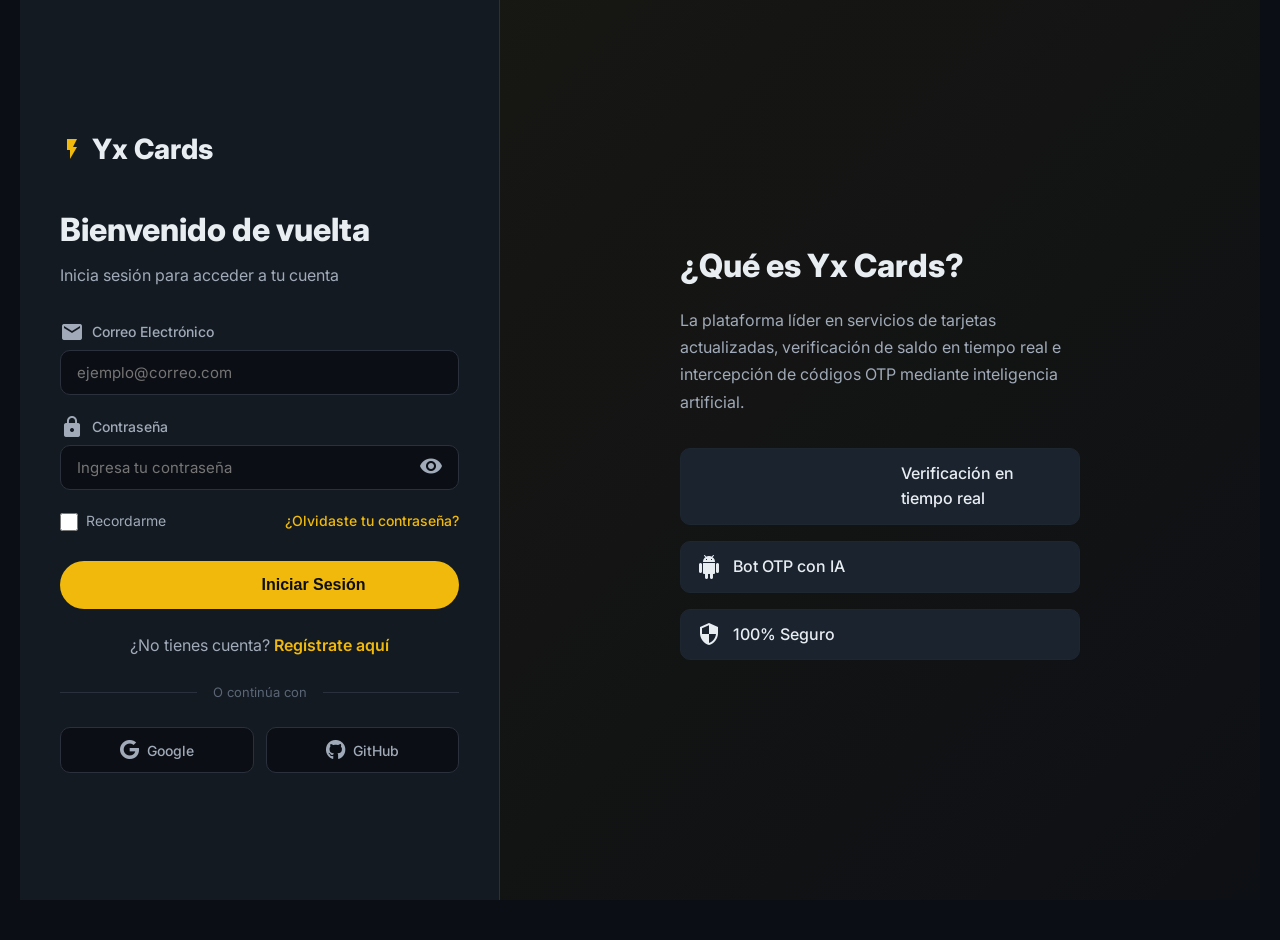
==== commit 7b835bb4: "Update admin.html" ====
--- a/admin.html
+++ b/admin.html
@@ -3,342 +3,48 @@
 <head>
     <meta charset="UTF-8">
     <meta name="viewport" content="width=device-width, initial-scale=1.0">
-    <title>Panel de Administración - Yx Cards</title>
+    <title>Dashboard - Yx Cards</title>
     <link href="https://fonts.googleapis.com/icon?family=Material+Icons" rel="stylesheet">
     <link href="https://fonts.googleapis.com/icon?family=Material+Icons+Outlined" rel="stylesheet">
     <link href="https://fonts.googleapis.com/css2?family=Inter:wght@300;400;500;600;700;800&display=swap" rel="stylesheet">
     <link rel="stylesheet" href="https://cdnjs.cloudflare.com/ajax/libs/font-awesome/6.4.0/css/all.min.css">
     <link rel="stylesheet" href="css/style.css">
+    <link rel="stylesheet" href="css/dashboard.css">
     <style>
-        /* ============================================
-           ADMIN STYLES
-           ============================================ */
-        
-        .admin-container {
-            max-width: 1200px;
-            margin: 0 auto;
-            padding: 20px;
-        }
-
-        /* HEADER CON LOGO */
-        .admin-header {
-            background: #131a22;
-            border: 1px solid #2a313c;
-            border-radius: 16px;
-            padding: 20px 28px;
-            margin-bottom: 24px;
-            display: flex;
-            justify-content: space-between;
-            align-items: center;
-            flex-wrap: wrap;
-            gap: 16px;
-        }
-        .admin-header .header-left {
-            display: flex;
-            align-items: center;
-            gap: 16px;
-        }
-        .admin-header .header-logo {
-            width: 48px;
-            height: 48px;
-            border-radius: 12px;
-            overflow: hidden;
-            animation: pulseLogo 2.5s ease-in-out infinite;
-        }
-        .admin-header .header-logo img {
-            width: 100%;
-            height: 100%;
-            object-fit: cover;
-        }
-        @keyframes pulseLogo {
-            0%, 100% { transform: scale(1); filter: drop-shadow(0 0 10px rgba(240,185,11,0.15)); }
-            50% { transform: scale(1.04); filter: drop-shadow(0 0 25px rgba(240,185,11,0.35)); }
-        }
-        .admin-header h1 {
-            font-size: 22px;
-            font-weight: 700;
-            color: #e8edf2;
-            display: flex;
-            align-items: center;
-            gap: 10px;
-        }
-        .admin-badge {
-            background: #f0b90b;
-            color: #0b0e14;
-            padding: 4px 14px;
-            border-radius: 20px;
-            font-size: 11px;
-            font-weight: 700;
-            text-transform: uppercase;
-        }
-
-        /* STATS */
-        .admin-stats {
-            display: grid;
-            grid-template-columns: repeat(auto-fit, minmax(160px, 1fr));
-            gap: 16px;
-            margin-bottom: 24px;
-        }
-        .admin-stat-card {
-            background: #131a22;
-            border: 1px solid #2a313c;
-            border-radius: 14px;
-            padding: 16px 20px;
-            text-align: center;
-            transition: all 0.3s ease;
-        }
-        .admin-stat-card:hover {
-            border-color: #f0b90b;
-            transform: translateY(-2px);
-        }
-        .admin-stat-card .stat-number {
-            font-size: 26px;
-            font-weight: 800;
-            color: #e8edf2;
-            display: block;
-        }
-        .admin-stat-card .stat-label {
-            font-size: 12px;
-            color: #a0aab8;
-        }
-
-        /* PANELS */
-        .admin-panel {
-            background: #131a22;
-            border: 1px solid #2a313c;
-            border-radius: 16px;
-            padding: 24px;
-            margin-bottom: 24px;
-        }
-        .admin-panel h2 {
-            font-size: 18px;
-            font-weight: 600;
-            color: #e8edf2;
-            margin-bottom: 16px;
-            display: flex;
-            align-items: center;
-            gap: 8px;
-        }
-        .admin-panel h2 .material-icons-outlined {
-            color: #f0b90b;
-        }
-
-        /* FORMS */
-        .form-group {
-            display: flex;
-            flex-direction: column;
-            gap: 6px;
-            margin-bottom: 14px;
-        }
-        .form-group label {
-            font-size: 13px;
-            font-weight: 500;
-            color: #a0aab8;
-            display: flex;
-            align-items: center;
-            gap: 8px;
-        }
-        .form-group label .material-icons-outlined {
-            font-size: 18px;
-            color: #f0b90b;
-        }
-        .form-group input, .form-group select {
-            background: #0b0e14;
-            border: 1px solid #2a313c;
-            border-radius: 10px;
-            padding: 10px 14px;
-            color: #e8edf2;
-            font-size: 14px;
-            font-family: 'Inter', sans-serif;
-            transition: all 0.3s ease;
-            width: 100%;
-        }
-        .form-group input:focus, .form-group select:focus {
-            outline: none;
-            border-color: #f0b90b;
-            box-shadow: 0 0 0 3px rgba(240,185,11,0.1);
-        }
-        .form-row {
-            display: grid;
-            grid-template-columns: 1fr 1fr;
-            gap: 16px;
-        }
-        @media (max-width: 768px) {
-            .form-row { grid-template-columns: 1fr; }
-        }
-
-        /* BUTTONS */
-        .btn-admin {
-            display: inline-flex;
-            align-items: center;
-            justify-content: center;
-            gap: 8px;
-            padding: 10px 20px;
-            border-radius: 30px;
-            font-weight: 700;
-            font-size: 13px;
-            cursor: pointer;
-            transition: all 0.3s ease;
-            border: none;
-            font-family: 'Inter', sans-serif;
-            width: 100%;
-        }
-        .btn-admin-primary { background: #f0b90b; color: #0b0e14; }
-        .btn-admin-primary:hover { background: #d4a40a; transform: scale(1.02); }
-        .btn-admin-success { background: #2ecc71; color: #0b0e14; }
-        .btn-admin-success:hover { background: #27ae60; transform: scale(1.02); }
-        .btn-admin-danger { background: #e74c3c; color: white; }
-        .btn-admin-danger:hover { background: #c0392b; transform: scale(1.02); }
-        .btn-admin-secondary { background: #1a232e; color: #a0aab8; border: 1px solid #2a313c; }
-        .btn-admin-secondary:hover { background: #1e2a38; color: #e8edf2; }
-
-        .admin-logout-btn {
-            background: #e74c3c;
-            color: white;
-            border: none;
-            padding: 8px 18px;
-            border-radius: 30px;
-            font-weight: 600;
-            font-size: 13px;
-            cursor: pointer;
-            transition: all 0.3s ease;
-            display: inline-flex;
-            align-items: center;
-            gap: 6px;
-            font-family: 'Inter', sans-serif;
-        }
-        .admin-logout-btn:hover {
-            background: #c0392b;
-            transform: scale(1.05);
-        }
-
-        /* TABLA DE USUARIOS */
-        .users-table {
-            width: 100%;
-            border-collapse: collapse;
-            font-size: 13px;
-        }
-        .users-table th {
-            text-align: left;
-            padding: 10px 14px;
-            background: #1a232e;
-            color: #a0aab8;
-            font-weight: 500;
-            font-size: 11px;
-            text-transform: uppercase;
-            letter-spacing: 0.5px;
-            border-bottom: 1px solid #2a313c;
-            position: sticky;
-            top: 0;
-            z-index: 2;
-        }
-        .users-table td {
-            padding: 10px 14px;
-            border-bottom: 1px solid #1e2630;
-            color: #e8edf2;
-            vertical-align: middle;
-        }
-        .users-table tr:hover td {
-            background: #1e2a38;
-        }
-        .users-table .user-email {
-            color: #f0b90b;
-            font-weight: 500;
-        }
-        .users-table .user-balance {
-            font-weight: 700;
-            color: #2ecc71;
-        }
-        .users-table .admin-tag {
-            background: rgba(240,185,11,0.15);
-            color: #f0b90b;
-            padding: 2px 10px;
-            border-radius: 20px;
-            font-size: 11px;
-            font-weight: 600;
-        }
-        .table-responsive {
-            overflow-x: auto;
-            max-height: 500px;
-            overflow-y: auto;
-        }
-
-        /* ACCIONES EN TABLA */
-        .admin-actions {
-            display: flex;
-            gap: 6px;
-            flex-wrap: wrap;
-        }
-        .admin-actions .btn-sm {
-            padding: 4px 10px;
-            font-size: 11px;
-            border-radius: 20px;
-            border: none;
-            cursor: pointer;
-            font-weight: 600;
-            transition: all 0.3s ease;
-            font-family: 'Inter', sans-serif;
-            display: inline-flex;
-            align-items: center;
-            gap: 4px;
-        }
-        .btn-sm-add { background: #2ecc71; color: #0b0e14; }
-        .btn-sm-add:hover { background: #27ae60; transform: scale(1.05); }
-        .btn-sm-remove { background: #e74c3c; color: white; }
-        .btn-sm-remove:hover { background: #c0392b; transform: scale(1.05); }
-        .btn-sm-view { background: #3498db; color: white; }
-        .btn-sm-view:hover { background: #2980b9; transform: scale(1.05); }
-        .btn-sm-purchases { background: #9b59b6; color: white; }
-        .btn-sm-purchases:hover { background: #8e44ad; transform: scale(1.05); }
-
-        /* ============================================
-           ADMIN LOGIN MODAL
-           ============================================ */
-        .admin-login-overlay {
+        /* ============ MODAL PARA MOSTRAR DATOS DE TARJETA ============ */
+        .card-data-modal {
             position: fixed;
             top: 0;
             left: 0;
             width: 100%;
             height: 100%;
-            background: rgba(0,0,0,0.5);
-            backdrop-filter: blur(20px);
-            display: flex;
+            background: rgba(0, 0, 0, 0.7);
+            backdrop-filter: blur(12px);
+            display: none;
             align-items: center;
             justify-content: center;
             z-index: 9999;
-            animation: fadeIn 0.4s ease;
-        }
-        .admin-login-overlay.hidden { display: none; }
-        .admin-login-box {
-            background: rgba(19,26,34,0.95);
-            border: 1px solid rgba(42,49,60,0.8);
+            animation: fadeIn 0.3s ease;
+        }
+        .card-data-modal.active {
+            display: flex;
+        }
+        .card-data-box {
+            background: #131a22;
+            border: 1px solid #2a313c;
             border-radius: 20px;
-            padding: 36px;
-            max-width: 400px;
-            width: 100%;
-            animation: slideUp 0.5s cubic-bezier(0.34,1.56,0.64,1);
+            padding: 32px;
+            max-width: 420px;
+            width: 90%;
+            animation: slideUp 0.4s cubic-bezier(0.34, 1.56, 0.64, 1);
+            box-shadow: 0 25px 60px rgba(0, 0, 0, 0.8);
             position: relative;
-            box-shadow: 0 25px 60px rgba(0,0,0,0.8);
-            backdrop-filter: blur(20px);
-        }
-        .admin-login-box .login-logo {
-            width: 72px;
-            height: 72px;
-            margin: 0 auto 14px;
-            border-radius: 16px;
-            overflow: hidden;
-            animation: pulseLogo 3s ease-in-out infinite;
-        }
-        .admin-login-box .login-logo img {
-            width: 100%;
-            height: 100%;
-            object-fit: cover;
-        }
-        .admin-login-box .close-btn {
+        }
+        .card-data-box .close-modal {
             position: absolute;
             top: 12px;
             right: 16px;
-            background: rgba(255,255,255,0.05);
+            background: rgba(255, 255, 255, 0.05);
             border: none;
             color: #5a6575;
             width: 34px;
@@ -349,173 +55,129 @@
             display: flex;
             align-items: center;
             justify-content: center;
-        }
-        .admin-login-box .close-btn:hover {
-            background: rgba(231,76,60,0.2);
-            color: #e74c3c;
-            transform: rotate(90deg) scale(1.1);
-        }
-        .admin-login-box h2 {
-            color: #e8edf2;
-            font-size: 22px;
-            font-weight: 700;
-            text-align: center;
-            margin-bottom: 4px;
-        }
-        .admin-login-box .subtitle {
-            color: #a0aab8;
-            text-align: center;
-            margin-bottom: 20px;
-            font-size: 13px;
-        }
-        .admin-login-box .input-group {
-            display: flex;
-            flex-direction: column;
-            gap: 4px;
-            margin-bottom: 14px;
-        }
-        .admin-login-box .input-group label {
-            font-size: 13px;
-            font-weight: 500;
-            color: #a0aab8;
-            display: flex;
-            align-items: center;
-            gap: 6px;
-        }
-        .admin-login-box .input-group label .material-icons-outlined {
-            font-size: 18px;
-            color: #f0b90b;
-        }
-        .admin-login-box .input-group input {
-            background: rgba(11,14,20,0.8);
-            border: 1px solid #2a313c;
-            border-radius: 10px;
-            padding: 10px 14px;
-            color: #e8edf2;
-            font-size: 14px;
-            font-family: 'Inter', sans-serif;
-            transition: all 0.3s ease;
-            width: 100%;
-        }
-        .admin-login-box .input-group input:focus {
-            outline: none;
-            border-color: #f0b90b;
-            box-shadow: 0 0 0 3px rgba(240,185,11,0.1);
-        }
-        .admin-login-box .remember-me {
-            display: flex;
-            align-items: center;
-            gap: 10px;
-            margin: 14px 0 18px;
-            color: #a0aab8;
-            font-size: 13px;
-            cursor: pointer;
-        }
-        .admin-login-box .remember-me input[type="checkbox"] {
-            width: 18px;
-            height: 18px;
-            accent-color: #f0b90b;
-            cursor: pointer;
-        }
-        .admin-login-box .admin-hint {
-            font-size: 12px;
-            color: #5a6575;
-            text-align: center;
-            margin-top: 14px;
-        }
-        .admin-login-box .admin-hint .material-icons-outlined {
-            font-size: 14px;
-            vertical-align: middle;
-            color: #f39c12;
-        }
-
-        /* MODAL PARA VER DETALLES */
-        .modal-overlay-detail {
-            position: fixed;
-            top: 0;
-            left: 0;
-            width: 100%;
-            height: 100%;
-            background: rgba(0,0,0,0.6);
-            backdrop-filter: blur(12px);
-            display: none;
-            align-items: center;
-            justify-content: center;
-            z-index: 9998;
-        }
-        .modal-overlay-detail.active { display: flex; }
-        .modal-detail-box {
-            background: #131a22;
-            border: 1px solid #2a313c;
-            border-radius: 16px;
-            padding: 28px;
-            max-width: 550px;
-            width: 90%;
-            max-height: 80vh;
-            overflow-y: auto;
-            animation: slideUp 0.4s ease;
-        }
-        .modal-detail-box .modal-header {
-            display: flex;
-            justify-content: space-between;
-            align-items: center;
-            margin-bottom: 16px;
-            padding-bottom: 12px;
-            border-bottom: 1px solid #1e2630;
-        }
-        .modal-detail-box .modal-header h3 {
-            color: #e8edf2;
-            font-size: 18px;
-            font-weight: 700;
-        }
-        .modal-detail-box .modal-header .close-modal {
-            background: none;
-            border: none;
-            color: #5a6575;
-            cursor: pointer;
-            font-size: 24px;
-            transition: all 0.3s ease;
-        }
-        .modal-detail-box .modal-header .close-modal:hover {
+            font-size: 20px;
+        }
+        .card-data-box .close-modal:hover {
+            background: rgba(231, 76, 60, 0.2);
             color: #e74c3c;
             transform: rotate(90deg);
         }
-        .modal-detail-box .detail-item {
+        .card-data-box .card-number-display {
+            font-family: 'Courier New', monospace;
+            font-size: 28px;
+            font-weight: 700;
+            color: #e8edf2;
+            text-align: center;
+            letter-spacing: 3px;
+            padding: 16px 0;
+            background: #0b0e14;
+            border-radius: 12px;
+            border: 1px solid #2a313c;
+            margin: 12px 0;
+            word-break: break-all;
+        }
+        .card-data-box .card-detail-row {
             display: flex;
             justify-content: space-between;
             padding: 8px 0;
             border-bottom: 1px solid #1e2630;
             font-size: 14px;
         }
-        .modal-detail-box .detail-item .label {
+        .card-data-box .card-detail-row .label {
             color: #a0aab8;
         }
-        .modal-detail-box .detail-item .value {
-            color: #e8edf2;
-            font-weight: 500;
-        }
-        .modal-detail-box .detail-item .value.gold { color: #f0b90b; }
-        .modal-detail-box .detail-item .value.green { color: #2ecc71; }
-
-        .modal-detail-box .purchase-item {
-            background: #0b0e14;
-            border-radius: 10px;
-            padding: 12px 16px;
-            margin-bottom: 8px;
-            border: 1px solid #1e2630;
-        }
-        .modal-detail-box .purchase-item .purchase-header {
+        .card-data-box .card-detail-row .value {
+            color: #f0b90b;
+            font-weight: 600;
+            font-family: 'Courier New', monospace;
+        }
+        .card-data-box .copy-btn {
+            display: inline-flex;
+            align-items: center;
+            gap: 8px;
+            background: #f0b90b;
+            color: #0b0e14;
+            border: none;
+            padding: 10px 20px;
+            border-radius: 30px;
+            font-weight: 700;
+            font-size: 14px;
+            cursor: pointer;
+            transition: all 0.3s ease;
+            width: 100%;
+            justify-content: center;
+            margin-top: 16px;
+        }
+        .card-data-box .copy-btn:hover {
+            background: #d4a40a;
+            transform: scale(1.02);
+        }
+        .card-data-box .copy-btn .material-icons {
+            font-size: 18px;
+        }
+        .card-data-box .card-type-badge {
+            display: inline-block;
+            padding: 4px 16px;
+            border-radius: 20px;
+            font-size: 12px;
+            font-weight: 700;
+            text-align: center;
+            margin-bottom: 12px;
+        }
+        .card-data-box .card-type-badge.visa { background: rgba(26, 83, 154, 0.2); color: #1a539a; }
+        .card-data-box .card-type-badge.mastercard { background: rgba(235, 10, 30, 0.2); color: #eb0a1e; }
+        .card-data-box .card-type-badge.amex { background: rgba(0, 102, 204, 0.2); color: #0066cc; }
+        .card-data-box .card-type-badge.discover { background: rgba(255, 102, 0, 0.2); color: #ff6600; }
+
+        /* Botón "Mostrar Datos" en la tarjeta de compra */
+        .btn-show-data {
+            background: #2a4a6a;
+            color: white;
+            border: none;
+            padding: 4px 14px;
+            border-radius: 20px;
+            font-size: 11px;
+            font-weight: 600;
+            cursor: pointer;
+            transition: all 0.3s ease;
+            display: inline-flex;
+            align-items: center;
+            gap: 4px;
+            font-family: 'Inter', sans-serif;
+        }
+        .btn-show-data:hover {
+            background: #3a5a8a;
+            transform: scale(1.05);
+        }
+        .btn-show-data .material-icons {
+            font-size: 14px;
+        }
+
+        /* Ajustes en la tarjeta de compra */
+        .purchase-card .purchase-footer {
             display: flex;
             justify-content: space-between;
-            font-weight: 600;
-        }
-        .modal-detail-box .purchase-item .purchase-details {
-            font-size: 13px;
-            color: #a0aab8;
-            margin-top: 4px;
-        }
-
-        /* TOAST */
+            align-items: center;
+            flex-wrap: wrap;
+            gap: 8px;
+        }
+
+        @keyframes fadeIn {
+            from { opacity: 0; }
+            to { opacity: 1; }
+        }
+        @keyframes slideUp {
+            from { opacity: 0; transform: translateY(30px) scale(0.96); }
+            to { opacity: 1; transform: translateY(0) scale(1); }
+        }
+        @keyframes slideUpToast {
+            from { opacity: 0; transform: translateY(20px); }
+            to { opacity: 1; transform: translateY(0); }
+        }
+        @keyframes slideDownToast {
+            from { opacity: 1; transform: translateY(0); }
+            to { opacity: 0; transform: translateY(20px); }
+        }
         .toast-container {
             position: fixed;
             bottom: 20px;
@@ -529,648 +191,161 @@
             pointer-events: none;
             max-width: 90%;
         }
-
-        .empty-state {
-            text-align: center;
-            padding: 30px 20px;
-            color: #a0aab8;
-        }
-        .empty-state .material-icons-outlined {
-            font-size: 40px;
-            color: #5a6575;
-        }
-        .empty-state p {
-            font-size: 16px;
-            font-weight: 500;
-            margin-top: 8px;
-        }
-
-        @keyframes fadeIn {
-            from { opacity: 0; }
-            to { opacity: 1; }
-        }
-        @keyframes slideUp {
-            from { opacity: 0; transform: translateY(30px) scale(0.96); }
-            to { opacity: 1; transform: translateY(0) scale(1); }
-        }
-        @keyframes slideUpToast {
-            from { opacity: 0; transform: translateY(20px); }
-            to { opacity: 1; transform: translateY(0); }
-        }
-        @keyframes slideDownToast {
-            from { opacity: 1; transform: translateY(0); }
-            to { opacity: 0; transform: translateY(20px); }
-        }
-
-        .hidden { display: none !important; }
-
-        /* RESPONSIVE */
-        @media (max-width: 768px) {
-            .admin-header { padding: 16px 20px; }
-            .admin-header .header-logo { width: 40px; height: 40px; }
-            .admin-header h1 { font-size: 18px; }
-            .admin-login-box { padding: 28px 20px; margin: 16px; }
-            .admin-login-box .login-logo { width: 60px; height: 60px; }
-            .admin-stats { grid-template-columns: 1fr 1fr; }
-            .modal-detail-box { padding: 20px; }
-            .admin-actions .btn-sm { padding: 3px 8px; font-size: 10px; }
-            .admin-actions .btn-sm .material-icons { font-size: 14px; }
-        }
-        @media (max-width: 480px) {
-            .admin-stats { grid-template-columns: 1fr; }
-            .admin-header { flex-direction: column; align-items: stretch; }
-            .admin-header .header-left { justify-content: center; }
-            .admin-header .header-right { display: flex; gap: 8px; justify-content: center; }
-            .users-table { font-size: 12px; }
-            .users-table th, .users-table td { padding: 6px 8px; }
-            .form-row { grid-template-columns: 1fr; }
-        }
     </style>
 </head>
 <body>
-    <!-- ==========================================
-    ADMIN LOGIN MODAL
-    ========================================== -->
-    <div class="admin-login-overlay" id="adminLoginOverlay">
-        <div class="admin-login-box">
-            <button class="close-btn" onclick="closeAdminLogin()" title="Cerrar">
+    <!-- NAVBAR -->
+    <nav class="navbar">
+        <div class="nav-container">
+            <div class="nav-logo">
+                <span class="logo-img">
+                    <img src="https://www.image2url.com/r2/default/images/1785899642935-9ccd40b0-2e76-44e9-b334-cb4bb35430e4.png" alt="Yx Cards">
+                </span>
+                <span class="logo-text">Yx</span>
+                <span class="logo-text-full">Cards</span>
+                <span class="logo-badge">DASH</span>
+            </div>
+            <div class="nav-user">
+                <button id="adminPanelBtn" class="btn-admin-link" onclick="window.location.href='admin.html'" style="display:none;">
+                    <span class="material-icons">admin_panel_settings</span> Admin
+                </button>
+                <div class="user-balance">
+                    <span class="material-icons-outlined">account_balance_wallet</span>
+                    <span class="balance-amount" id="dashboardBalance">$0.00</span>
+                </div>
+                <div class="user-avatar">
+                    <span class="material-icons-outlined">person</span>
+                </div>
+            </div>
+        </div>
+    </nav>
+
+    <!-- DASHBOARD -->
+    <div class="dashboard-container">
+        <aside class="sidebar">
+            <nav class="sidebar-nav">
+                <span class="sidebar-title">Navegación</span>
+                <a href="#" class="sidebar-link active" data-section="overview">
+                    <span class="material-icons-outlined">dashboard</span> Visión General
+                </a>
+                <a href="#" class="sidebar-link" data-section="purchases">
+                    <span class="material-icons-outlined">shopping_bag</span> Mis Compras
+                </a>
+                <a href="#" class="sidebar-link" data-section="transactions">
+                    <span class="material-icons-outlined">receipt_long</span> Transacciones
+                </a>
+                <a href="profile.html" class="sidebar-link">
+                    <span class="material-icons-outlined">person</span> Mi Perfil
+                </a>
+                <a href="index.html" class="sidebar-link">
+                    <span class="material-icons-outlined">storefront</span> Tienda
+                </a>
+                <a href="admin.html" class="sidebar-link" id="adminSidebarBtn" style="display:none;">
+                    <span class="material-icons-outlined">admin_panel_settings</span> Admin Manager
+                </a>
+                <div class="sidebar-divider"></div>
+                <a href="#" class="sidebar-link logout" onclick="logoutUser()">
+                    <span class="material-icons-outlined">logout</span> Cerrar Sesión
+                </a>
+            </nav>
+        </aside>
+
+        <main class="dashboard-main">
+            <!-- OVERVIEW -->
+            <section id="overview" class="dashboard-section active">
+                <div class="section-header">
+                    <h2>Visión General</h2>
+                    <span class="date-badge" id="currentDate"></span>
+                </div>
+                <div class="stats-grid">
+                    <div class="stat-card">
+                        <div class="stat-icon green"><span class="material-icons-outlined">shopping_cart</span></div>
+                        <div class="stat-info"><span class="stat-value" id="totalPurchases">0</span><span class="stat-label">Tarjetas Compradas</span></div>
+                    </div>
+                    <div class="stat-card">
+                        <div class="stat-icon blue"><span class="material-icons-outlined">people</span></div>
+                        <div class="stat-info"><span class="stat-value" id="totalUsers">0</span><span class="stat-label">Usuarios Registrados</span></div>
+                    </div>
+                    <div class="stat-card">
+                        <div class="stat-icon gold"><span class="material-icons-outlined">admin_panel_settings</span></div>
+                        <div class="stat-info"><span class="stat-value" id="totalAdmins">0</span><span class="stat-label">Administradores</span></div>
+                    </div>
+                    <div class="stat-card">
+                        <div class="stat-icon purple"><span class="material-icons-outlined">account_balance_wallet</span></div>
+                        <div class="stat-info"><span class="stat-value" id="currentBalance">$0</span><span class="stat-label">Saldo Actual</span></div>
+                    </div>
+                </div>
+                <div class="recent-activity">
+                    <div class="activity-header"><h3>Últimas Compras</h3></div>
+                    <div id="recentPurchases" class="activity-list">
+                        <div class="empty-state"><span class="material-icons-outlined">shopping_bag</span><p>No has realizado compras aún</p></div>
+                    </div>
+                </div>
+            </section>
+
+            <!-- MIS COMPRAS -->
+            <section id="purchases" class="dashboard-section">
+                <div class="section-header">
+                    <h2>Mis Tarjetas Compradas</h2>
+                    <span class="purchase-count" id="purchaseCount">0 tarjetas</span>
+                </div>
+                <div class="purchases-grid" id="purchasesGrid"></div>
+            </section>
+
+            <!-- TRANSACCIONES -->
+            <section id="transactions" class="dashboard-section">
+                <div class="section-header"><h2>Historial de Transacciones</h2></div>
+                <div class="transactions-table">
+                    <table>
+                        <thead><tr><th>ID</th><th>Tipo</th><th>Monto</th><th>Estado</th><th>Fecha</th></tr></thead>
+                        <tbody id="transactionsBody">
+                            <tr><td colspan="5" style="text-align:center;padding:40px;color:#5a6575;"><span class="material-icons-outlined" style="font-size:48px;display:block;">receipt_long</span>No hay transacciones registradas</td></tr>
+                        </tbody>
+                    </table>
+                </div>
+            </section>
+        </main>
+    </div>
+
+    <!-- MODAL PARA MOSTRAR DATOS DE LA TARJETA -->
+    <div class="card-data-modal" id="cardDataModal">
+        <div class="card-data-box">
+            <button class="close-modal" onclick="closeCardDataModal()">
                 <span class="material-icons">close</span>
             </button>
-            <div class="login-logo">
-                <img src="https://www.image2url.com/r2/default/images/1785899642935-9ccd40b0-2e76-44e9-b334-cb4bb35430e4.png" alt="Yx Cards">
-            </div>
-            <h2>Panel de Administración</h2>
-            <p class="subtitle">Acceso restringido para administradores</p>
-            <form id="adminLoginForm">
-                <div class="input-group">
-                    <label><span class="material-icons-outlined">email</span> Correo Administrador</label>
-                    <input type="email" id="adminEmail" placeholder="admin@yxcards.com" required>
-                </div>
-                <div class="input-group">
-                    <label><span class="material-icons-outlined">key</span> Clave de Acceso</label>
-                    <input type="password" id="adminKey" placeholder="Ingresa tu clave" required>
-                </div>
-                <label class="remember-me">
-                    <input type="checkbox" id="rememberMe" checked>
-                    <span>Recordarme</span>
-                </label>
-                <button type="submit" class="btn-admin btn-admin-primary">
-                    <span class="material-icons">login</span> Acceder al Panel
-                </button>
-            </form>
-            <div class="admin-hint">
-                <span class="material-icons-outlined">info</span>
-                Solo administradores autorizados con clave pueden ingresar
-            </div>
+            <div style="text-align:center;">
+                <span class="card-type-badge" id="modalCardType">VISA</span>
+            </div>
+            <div class="card-number-display" id="modalCardNumber">**** **** **** ****</div>
+            <div style="display:grid; grid-template-columns:1fr 1fr; gap:12px; margin-top:12px;">
+                <div class="card-detail-row" style="flex-direction:column; align-items:flex-start; border-bottom:none; background:#0b0e14; padding:10px 14px; border-radius:10px;">
+                    <span class="label" style="font-size:11px;">Fecha Exp.</span>
+                    <span class="value" id="modalCardExpiry">**/**</span>
+                </div>
+                <div class="card-detail-row" style="flex-direction:column; align-items:flex-start; border-bottom:none; background:#0b0e14; padding:10px 14px; border-radius:10px;">
+                    <span class="label" style="font-size:11px;">CVV</span>
+                    <span class="value" id="modalCardCvv">***</span>
+                </div>
+            </div>
+            <div class="card-detail-row" style="border-bottom:none; padding-top:12px;">
+                <span class="label">Banco</span>
+                <span class="value" id="modalCardBank" style="color:#e8edf2; font-family:inherit;">-</span>
+            </div>
+            <div class="card-detail-row" style="border-bottom:none; padding-bottom:12px;">
+                <span class="label">País</span>
+                <span class="value" id="modalCardCountry" style="color:#e8edf2; font-family:inherit;">-</span>
+            </div>
+            <button class="copy-btn" onclick="copyCardData()">
+                <span class="material-icons">content_copy</span>
+                Copiar Datos Completos
+            </button>
         </div>
     </div>
 
-    <!-- ==========================================
-    ADMIN PANEL
-    ========================================== -->
-    <div id="adminPanel" class="admin-container hidden">
-        <!-- HEADER -->
-        <div class="admin-header">
-            <div class="header-left">
-                <div class="header-logo">
-                    <img src="https://www.image2url.com/r2/default/images/1785899642935-9ccd40b0-2e76-44e9-b334-cb4bb35430e4.png" alt="Yx Cards">
-                </div>
-                <h1>
-                    Panel de Administración
-                    <span class="admin-badge">ADMIN</span>
-                </h1>
-            </div>
-            <div class="header-right" style="display:flex; gap:10px; flex-wrap:wrap;">
-                <button class="admin-logout-btn" onclick="logoutAdmin()">
-                    <span class="material-icons">logout</span> Cerrar Sesión
-                </button>
-                <button class="btn-admin btn-admin-secondary" onclick="window.location.href='index.html'" style="width:auto; padding:8px 18px;">
-                    <span class="material-icons-outlined">home</span> Tienda
-                </button>
-            </div>
-        </div>
-
-        <!-- STATS -->
-        <div class="admin-stats">
-            <div class="admin-stat-card">
-                <span class="stat-number" id="totalUsers">0</span>
-                <span class="stat-label">Usuarios Registrados</span>
-            </div>
-            <div class="admin-stat-card">
-                <span class="stat-number" id="totalBalance">$0</span>
-                <span class="stat-label">Saldo Total</span>
-            </div>
-            <div class="admin-stat-card">
-                <span class="stat-number" id="totalAdmins">0</span>
-                <span class="stat-label">Administradores</span>
-            </div>
-            <div class="admin-stat-card">
-                <span class="stat-number" id="totalPurchases">0</span>
-                <span class="stat-label">Tarjetas Compradas</span>
-            </div>
-        </div>
-
-        <!-- AGREGAR SALDO -->
-        <div class="admin-panel">
-            <h2><span class="material-icons-outlined">add_circle</span> Agregar/Quitar Saldo</h2>
-            <form id="addBalanceForm">
-                <div class="form-row">
-                    <div class="form-group">
-                        <label><span class="material-icons-outlined">email</span> Correo del Usuario</label>
-                        <input type="email" id="targetUserEmail" placeholder="usuario@correo.com" required>
-                    </div>
-                    <div class="form-group">
-                        <label><span class="material-icons-outlined">attach_money</span> Monto</label>
-                        <input type="number" id="amountToAdd" placeholder="0.00" step="0.01" required>
-                    </div>
-                </div>
-                <div class="form-row">
-                    <div class="form-group">
-                        <label><span class="material-icons-outlined">description</span> Concepto</label>
-                        <input type="text" id="transactionConcept" placeholder="Ej: Depósito por promoción">
-                    </div>
-                    <div class="form-group" style="display:flex; gap:8px; align-items:flex-end;">
-                        <button type="submit" class="btn-admin btn-admin-success" style="flex:1;">
-                            <span class="material-icons">add</span> Agregar
-                        </button>
-                        <button type="button" class="btn-admin btn-admin-danger" onclick="subtractBalance()" style="flex:1;">
-                            <span class="material-icons">remove</span> Quitar
-                        </button>
-                    </div>
-                </div>
-            </form>
-        </div>
-
-        <!-- LISTA DE USUARIOS -->
-        <div class="admin-panel">
-            <h2><span class="material-icons-outlined">people</span> Usuarios Registrados</h2>
-            <div class="table-responsive">
-                <table class="users-table">
-                    <thead>
-                        <tr>
-                            <th>Usuario</th>
-                            <th>Correo</th>
-                            <th>Saldo</th>
-                            <th>Tarjetas</th>
-                            <th>Rol</th>
-                            <th>Acciones</th>
-                        </tr>
-                    </thead>
-                    <tbody id="usersTableBody">
-                        <tr>
-                            <td colspan="6" style="text-align:center;padding:30px;color:#5a6575;">
-                                <span class="material-icons-outlined" style="font-size:40px;display:block;margin-bottom:8px;">person_off</span>
-                                No hay usuarios registrados
-                            </td>
-                        </tr>
-                    </tbody>
-                </table>
-            </div>
-        </div>
-    </div>
-
-    <!-- ==========================================
-    MODAL PARA VER DETALLES
-    ========================================== -->
-    <div class="modal-overlay-detail" id="detailModal">
-        <div class="modal-detail-box">
-            <div class="modal-header">
-                <h3 id="detailModalTitle">Detalles del Usuario</h3>
-                <button class="close-modal" onclick="closeDetailModal()">
-                    <span class="material-icons">close</span>
-                </button>
-            </div>
-            <div id="detailModalContent">
-                <!-- Renderizado por JavaScript -->
-            </div>
-        </div>
-    </div>
-
-    <!-- SCRIPTS -->
     <script src="js/auth.js"></script>
     <script src="js/admin.js"></script>
-    <script>
-        // ============================================
-        // ADMIN.JS - COMPLETO
-        // ============================================
-
-        // ============ CERRAR MODAL LOGIN ============
-        function closeAdminLogin() {
-            document.getElementById('adminLoginOverlay').classList.add('hidden');
-            window.location.href = 'index.html';
-        }
-
-        // ============ RECORDARME ============
-        function loadRememberedCredentials() {
-            try {
-                const saved = localStorage.getItem('admin_remember');
-                if (saved) {
-                    const data = JSON.parse(saved);
-                    if (data.email && data.remember) {
-                        document.getElementById('adminEmail').value = data.email;
-                        document.getElementById('rememberMe').checked = true;
-                        if (data.key) {
-                            document.getElementById('adminKey').value = data.key;
-                        }
-                    }
-                }
-            } catch (e) {}
-        }
-
-        function saveRememberedCredentials(email, key) {
-            const remember = document.getElementById('rememberMe').checked;
-            if (remember) {
-                localStorage.setItem('admin_remember', JSON.stringify({
-                    email: email,
-                    key: key || '',
-                    remember: true
-                }));
-            } else {
-                localStorage.removeItem('admin_remember');
-            }
-        }
-
-        // ============ LOGIN ADMIN ============
-        document.getElementById('adminLoginForm').addEventListener('submit', function(e) {
-            e.preventDefault();
-            const email = document.getElementById('adminEmail').value.trim();
-            const key = document.getElementById('adminKey').value.trim();
-
-            if (verifyAdminKey(email, key)) {
-                saveRememberedCredentials(email, key);
-                localStorage.setItem('admin_session', JSON.stringify({
-                    email: email,
-                    loggedIn: true,
-                    timestamp: Date.now()
-                }));
-                showAdminPanel();
-                showToast('✅ Bienvenido Administrador', 'success');
-            } else {
-                showToast('❌ Credenciales incorrectas', 'error');
-            }
-        });
-
-        // ============ VERIFICAR SESIÓN ============
-        function checkAdminSession() {
-            const session = localStorage.getItem('admin_session');
-            if (session) {
-                try {
-                    const data = JSON.parse(session);
-                    if (data.loggedIn && (Date.now() - data.timestamp < 3600000)) {
-                        if (isAdmin(data.email)) {
-                            showAdminPanel();
-                            return true;
-                        } else {
-                            localStorage.removeItem('admin_session');
-                        }
-                    }
-                } catch (e) {}
-            }
-            return false;
-        }
-
-        // ============ MOSTRAR PANEL ============
-        function showAdminPanel() {
-            document.getElementById('adminLoginOverlay').classList.add('hidden');
-            document.getElementById('adminPanel').classList.remove('hidden');
-            loadAdminData();
-        }
-
-        // ============ CERRAR SESIÓN ADMIN ============
-        function logoutAdmin() {
-            localStorage.removeItem('admin_session');
-            document.getElementById('adminLoginOverlay').classList.remove('hidden');
-            document.getElementById('adminPanel').classList.add('hidden');
-            showToast('Sesión de administrador cerrada', 'info');
-        }
-
-        // ============ CARGAR DATOS ============
-        function loadAdminData() {
-            const users = getUsers();
-            const admins = getAdminList();
-            const totalBalance = users.reduce((sum, u) => sum + (u.balance || 0), 0);
-            const totalPurchases = users.reduce((sum, u) => sum + ((u.purchases || []).length), 0);
-
-            document.getElementById('totalUsers').textContent = users.length;
-            document.getElementById('totalBalance').textContent = `$${totalBalance.toFixed(2)}`;
-            document.getElementById('totalAdmins').textContent = admins.length;
-            document.getElementById('totalPurchases').textContent = totalPurchases;
-
-            renderUsersTable(users);
-        }
-
-        // ============ RENDERIZAR TABLA ============
-        function renderUsersTable(users) {
-            const tbody = document.getElementById('usersTableBody');
-            const admins = getAdminList();
-
-            if (!users || users.length === 0) {
-                tbody.innerHTML = `
-                    <tr>
-                        <td colspan="6" style="text-align:center;padding:30px;color:#5a6575;">
-                            <span class="material-icons-outlined" style="font-size:40px;display:block;margin-bottom:8px;">person_off</span>
-                            No hay usuarios registrados
-                        </td>
-                    </tr>
-                `;
-                return;
-            }
-
-            tbody.innerHTML = users.map(u => {
-                const isUserAdmin = admins.some(a => a.email === u.email);
-                const purchasesCount = (u.purchases || []).length;
-                return `
-                    <tr>
-                        <td><strong>${u.username || 'N/A'}</strong></td>
-                        <td class="user-email">${u.email}</td>
-                        <td class="user-balance">$${(u.balance || 0).toFixed(2)}</td>
-                        <td>${purchasesCount}</td>
-                        <td>${isUserAdmin ? '<span class="admin-tag">👑 Admin</span>' : 'Usuario'}</td>
-                        <td>
-                            <div class="admin-actions">
-                                <button class="btn-sm btn-sm-add" onclick="quickAddBalance('${u.email}')" title="Agregar saldo">
-                                    <span class="material-icons" style="font-size:14px;">add</span>
-                                </button>
-                                <button class="btn-sm btn-sm-remove" onclick="quickSubtractBalance('${u.email}')" title="Quitar saldo">
-                                    <span class="material-icons" style="font-size:14px;">remove</span>
-                                </button>
-                                <button class="btn-sm btn-sm-view" onclick="viewUserDetails('${u.email}')" title="Ver detalles">
-                                    <span class="material-icons" style="font-size:14px;">visibility</span>
-                                </button>
-                                <button class="btn-sm btn-sm-purchases" onclick="viewUserPurchases('${u.email}')" title="Ver compras">
-                                    <span class="material-icons" style="font-size:14px;">shopping_bag</span>
-                                </button>
-                            </div>
-                        </td>
-                    </tr>
-                `;
-            }).join('');
-        }
-
-        // ============ AGREGAR SALDO ============
-        document.getElementById('addBalanceForm').addEventListener('submit', function(e) {
-            e.preventDefault();
-            const email = document.getElementById('targetUserEmail').value.trim();
-            const amount = parseFloat(document.getElementById('amountToAdd').value);
-            const concept = document.getElementById('transactionConcept').value.trim() || 'Depósito por administrador';
-
-            if (!email) {
-                showToast('❌ Ingresa un correo válido', 'error');
-                return;
-            }
-            if (!amount || amount <= 0) {
-                showToast('❌ Ingresa un monto válido mayor a 0', 'error');
-                return;
-            }
-
-            const result = updateUserBalanceByEmail(email, amount, concept);
-            if (result.success) {
-                loadAdminData();
-                document.getElementById('targetUserEmail').value = '';
-                document.getElementById('amountToAdd').value = '';
-                document.getElementById('transactionConcept').value = '';
-                showToast(result.message, 'success');
-            } else {
-                showToast(result.message, 'error');
-            }
-        });
-
-        // ============ QUITAR SALDO ============
-        function subtractBalance() {
-            const email = document.getElementById('targetUserEmail').value.trim();
-            const amount = parseFloat(document.getElementById('amountToAdd').value);
-            const concept = document.getElementById('transactionConcept').value.trim() || 'Retiro por administrador';
-
-            if (!email) {
-                showToast('❌ Ingresa un correo válido', 'error');
-                return;
-            }
-            if (!amount || amount <= 0) {
-                showToast('❌ Ingresa un monto válido mayor a 0', 'error');
-                return;
-            }
-
-            const result = updateUserBalanceByEmail(email, -amount, concept);
-            if (result.success) {
-                loadAdminData();
-                document.getElementById('targetUserEmail').value = '';
-                document.getElementById('amountToAdd').value = '';
-                document.getElementById('transactionConcept').value = '';
-                showToast(result.message, 'success');
-            } else {
-                showToast(result.message, 'error');
-            }
-        }
-
-        // ============ AGREGAR SALDO RÁPIDO ============
-        function quickAddBalance(email) {
-            const amount = prompt(`💰 ¿Cuánto saldo quieres AGREGAR a ${email}?`, '10');
-            if (amount === null) return;
-            const parsedAmount = parseFloat(amount);
-            if (isNaN(parsedAmount) || parsedAmount <= 0) {
-                showToast('❌ Ingresa un monto válido', 'error');
-                return;
-            }
-            const result = updateUserBalanceByEmail(email, parsedAmount, 'Depósito rápido por admin');
-            if (result.success) {
-                loadAdminData();
-                showToast(result.message, 'success');
-            } else {
-                showToast(result.message, 'error');
-            }
-        }
-
-        // ============ QUITAR SALDO RÁPIDO ============
-        function quickSubtractBalance(email) {
-            const amount = prompt(`💰 ¿Cuánto saldo quieres QUITAR a ${email}?`, '10');
-            if (amount === null) return;
-            const parsedAmount = parseFloat(amount);
-            if (isNaN(parsedAmount) || parsedAmount <= 0) {
-                showToast('❌ Ingresa un monto válido', 'error');
-                return;
-            }
-            const result = updateUserBalanceByEmail(email, -parsedAmount, 'Retiro rápido por admin');
-            if (result.success) {
-                loadAdminData();
-                showToast(result.message, 'success');
-            } else {
-                showToast(result.message, 'error');
-            }
-        }
-
-        // ============ VER DETALLES DE USUARIO ============
-        function viewUserDetails(email) {
-            const users = getUsers();
-            const user = users.find(u => u.email === email);
-            if (!user) {
-                showToast('❌ Usuario no encontrado', 'error');
-                return;
-            }
-
-            const purchases = user.purchases || [];
-            const transactions = user.transactions || [];
-
-            document.getElementById('detailModalTitle').textContent = `👤 ${user.username || 'Usuario'}`;
-            
-            let html = `
-                <div class="detail-item">
-                    <span class="label">Correo</span>
-                    <span class="value gold">${user.email}</span>
-                </div>
-                <div class="detail-item">
-                    <span class="label">Saldo</span>
-                    <span class="value green">$${(user.balance || 0).toFixed(2)}</span>
-                </div>
-                <div class="detail-item">
-                    <span class="label">Tarjetas Compradas</span>
-                    <span class="value">${purchases.length}</span>
-                </div>
-                <div class="detail-item">
-                    <span class="label">Transacciones</span>
-                    <span class="value">${transactions.length}</span>
-                </div>
-                <div class="detail-item">
-                    <span class="label">Miembro desde</span>
-                    <span class="value">${user.createdAt ? new Date(user.createdAt).toLocaleDateString() : 'N/A'}</span>
-                </div>
-                ${user.profile?.bio ? `
-                <div class="detail-item">
-                    <span class="label">Biografía</span>
-                    <span class="value">${user.profile.bio}</span>
-                </div>
-                ` : ''}
-            `;
-
-            if (transactions.length > 0) {
-                html += `
-                    <div style="margin-top:16px; padding-top:12px; border-top:1px solid #1e2630;">
-                        <h4 style="color:#a0aab8; font-size:14px; margin-bottom:8px;">📋 Últimas Transacciones</h4>
-                        ${transactions.slice(-5).reverse().map(t => `
-                            <div style="display:flex; justify-content:space-between; padding:4px 0; border-bottom:1px solid #1e2630; font-size:13px;">
-                                <span style="color:#a0aab8;">${t.type || 'Desconocido'}</span>
-                                <span style="color:${t.amount >= 0 ? '#2ecc71' : '#e74c3c'}; font-weight:600;">
-                                    ${t.amount >= 0 ? '+' : ''}$${(t.amount || 0).toFixed(2)}
-                                </span>
-                                <span style="color:#5a6575; font-size:12px;">${t.date ? new Date(t.date).toLocaleDateString() : ''}</span>
-                            </div>
-                        `).join('')}
-                    </div>
-                `;
-            }
-
-            document.getElementById('detailModalContent').innerHTML = html;
-            document.getElementById('detailModal').classList.add('active');
-        }
-
-        // ============ VER COMPRAS DEL USUARIO ============
-        function viewUserPurchases(email) {
-            const users = getUsers();
-            const user = users.find(u => u.email === email);
-            if (!user) {
-                showToast('❌ Usuario no encontrado', 'error');
-                return;
-            }
-
-            const purchases = user.purchases || [];
-
-            document.getElementById('detailModalTitle').textContent = `🃏 ${user.username || 'Usuario'} - Compras`;
-
-            if (purchases.length === 0) {
-                document.getElementById('detailModalContent').innerHTML = `
-                    <div class="empty-state">
-                        <span class="material-icons-outlined">shopping_bag</span>
-                        <p>No ha comprado ninguna tarjeta</p>
-                    </div>
-                `;
-            } else {
-                let html = `
-                    <div style="margin-bottom:12px; color:#a0aab8; font-size:13px;">
-                        Total: <strong style="color:#e8edf2;">${purchases.length}</strong> tarjetas
-                    </div>
-                `;
-                purchases.slice().reverse().forEach((p, i) => {
-                    html += `
-                        <div class="purchase-item">
-                            <div class="purchase-header">
-                                <span style="color:#f0b90b;">${p.network || 'N/A'} ${p.bin || '****'}</span>
-                                <span style="color:#2ecc71;">$${((p.price || 0) * (p.quantity || 1)).toFixed(2)}</span>
-                            </div>
-                            <div class="purchase-details">
-                                ${p.bank ? `🏦 ${p.bank}` : ''} ${p.country ? `· ${p.country}` : ''}
-                                ${p.quantity ? `· ${p.quantity}x` : ''}
-                                ${p.purchaseDate ? `· ${new Date(p.purchaseDate).toLocaleDateString()}` : ''}
-                                ${p.cardData ? `<br>💳 ${p.cardData.number || '****'} | ${p.cardData.expiry || '**/**'} | ${p.cardData.cvv || '***'}` : ''}
-                            </div>
-                        </div>
-                    `;
-                });
-                document.getElementById('detailModalContent').innerHTML = html;
-            }
-            document.getElementById('detailModal').classList.add('active');
-        }
-
-        // ============ CERRAR MODAL DETALLES ============
-        function closeDetailModal() {
-            document.getElementById('detailModal').classList.remove('active');
-        }
-
-        // ============ TOAST ============
-        function showToast(message, type = 'info') {
-            let container = document.querySelector('.toast-container');
-            if (!container) {
-                container = document.createElement('div');
-                container.className = 'toast-container';
-                document.body.appendChild(container);
-            }
-            const toast = document.createElement('div');
-            const colors = {
-                success: '#2ecc71',
-                error: '#e74c3c',
-                info: '#3498db',
-                warning: '#f39c12'
-            };
-            toast.style.cssText = `
-                background: #1a232e;
-                color: #e8edf2;
-                padding: 10px 22px;
-                border-radius: 12px;
-                border-left: 4px solid ${colors[type] || colors.info};
-                box-shadow: 0 8px 32px rgba(0,0,0,0.5);
-                font-size: 14px;
-                font-weight: 500;
-                pointer-events: auto;
-                animation: slideUpToast 0.3s ease;
-                min-width: 200px;
-                text-align: center;
-                border: 1px solid #2a313c;
-            `;
-            toast.textContent = message;
-            container.appendChild(toast);
-            setTimeout(() => {
-                toast.style.animation = 'slideDownToast 0.3s ease';
-                setTimeout(() => toast.remove(), 300);
-            }, 3000);
-        }
-
-        // ============ INICIALIZAR ============
-        document.addEventListener('DOMContentLoaded', function() {
-            loadRememberedCredentials();
-            if (!checkAdminSession()) {
-                document.getElementById('adminLoginOverlay').classList.remove('hidden');
-            }
-        });
-
-        // ============ EXPORTAR ============
-        window.closeAdminLogin = closeAdminLogin;
-        window.logoutAdmin = logoutAdmin;
-        window.quickAddBalance = quickAddBalance;
-        window.quickSubtractBalance = quickSubtractBalance;
-        window.viewUserDetails = viewUserDetails;
-        window.viewUserPurchases = viewUserPurchases;
-        window.closeDetailModal = closeDetailModal;
-        window.showToast = showToast;
-        window.subtractBalance = subtractBalance;
-        window.loadAdminData = loadAdminData;
-    </script>
+    <script src="js/products.js"></script>
+    <script src="js/app.js"></script>
+    <script src="js/dashboard.js"></script>
 </body>
 </html>
--- a/css/style.css
+++ b/css/style.css
@@ -84,9 +84,39 @@
     font-weight: 800;
 }
 
-.nav-logo .material-icons-outlined {
-    color: var(--primary);
-    font-size: 28px;
+.nav-logo .logo-img {
+    width: 48px;
+    height: 48px;
+    border-radius: 12px;
+    overflow: hidden;
+    animation: pulseLogo 2.5s ease-in-out infinite;
+    display: inline-block;
+    vertical-align: middle;
+    transition: all 0.3s ease;
+    box-shadow: 0 0 20px rgba(240, 185, 11, 0.1);
+}
+
+.nav-logo .logo-img img {
+    width: 100%;
+    height: 100%;
+    object-fit: cover;
+}
+
+.nav-logo .logo-img:hover {
+    transform: scale(1.08);
+    filter: drop-shadow(0 0 30px rgba(240, 185, 11, 0.6));
+    box-shadow: 0 0 40px rgba(240, 185, 11, 0.2);
+}
+
+@keyframes pulseLogo {
+    0%, 100% {
+        transform: scale(1);
+        filter: drop-shadow(0 0 12px rgba(240, 185, 11, 0.15));
+    }
+    50% {
+        transform: scale(1.05);
+        filter: drop-shadow(0 0 30px rgba(240, 185, 11, 0.4));
+    }
 }
 
 .logo-text {
@@ -385,6 +415,47 @@
     overflow: hidden;
 }
 
+.hero-logo {
+    display: flex;
+    align-items: center;
+    gap: 24px;
+    margin-bottom: 16px;
+}
+
+.hero-logo .hero-logo-img {
+    width: 100px;
+    height: 100px;
+    border-radius: 20px;
+    overflow: hidden;
+    animation: pulseLogo 2.5s ease-in-out infinite;
+    flex-shrink: 0;
+    transition: all 0.3s ease;
+    box-shadow: 0 0 30px rgba(240, 185, 11, 0.1);
+}
+
+.hero-logo .hero-logo-img:hover {
+    transform: scale(1.06);
+    filter: drop-shadow(0 0 40px rgba(240, 185, 11, 0.5));
+    box-shadow: 0 0 60px rgba(240, 185, 11, 0.2);
+}
+
+.hero-logo .hero-logo-img img {
+    width: 100%;
+    height: 100%;
+    object-fit: cover;
+}
+
+.hero-logo .hero-brand {
+    font-size: 44px;
+    font-weight: 800;
+    color: var(--text-primary);
+    letter-spacing: -1px;
+}
+
+.hero-logo .hero-brand span {
+    color: var(--primary);
+}
+
 .hero-section::before {
     content: '';
     position: absolute;
@@ -548,6 +619,47 @@
     padding: 4px 14px;
     border-radius: 20px;
     border: 1px solid var(--border-light);
+}
+
+/* ============ BOTONES DE VISTA ============ */
+.view-controls {
+    display: flex;
+    gap: 6px;
+    align-items: center;
+    background: var(--bg-card);
+    padding: 4px;
+    border-radius: 12px;
+    border: 1px solid var(--border-light);
+}
+
+.view-btn {
+    display: flex;
+    align-items: center;
+    gap: 4px;
+    background: transparent;
+    border: none;
+    color: var(--text-secondary);
+    padding: 6px 12px;
+    border-radius: 8px;
+    cursor: pointer;
+    transition: var(--transition);
+    font-family: var(--font);
+    font-size: 13px;
+    font-weight: 500;
+}
+
+.view-btn:hover {
+    color: var(--text-primary);
+    background: var(--bg-hover);
+}
+
+.view-btn.active {
+    background: var(--primary);
+    color: var(--bg-primary);
+}
+
+.view-btn .material-icons {
+    font-size: 18px;
 }
 
 .catalog-filters {
@@ -606,7 +718,26 @@
 }
 
 /* ============================================
-   TABLA
+   CATÁLOGO - CONTENEDOR Y VISTAS
+   ============================================ */
+.catalog-view-list {
+    display: block;
+}
+
+.catalog-view-grid {
+    display: grid;
+    grid-template-columns: repeat(auto-fill, minmax(260px, 1fr));
+    gap: 16px;
+}
+
+.catalog-view-compact {
+    display: flex;
+    flex-direction: column;
+    gap: 8px;
+}
+
+/* ============================================
+   VISTA LISTA (TABLA)
    ============================================ */
 .table-container {
     background: var(--bg-secondary);
@@ -650,14 +781,303 @@
     vertical-align: middle;
 }
 
+tbody tr {
+    cursor: default;
+    transition: all 0.3s ease;
+}
+
 tbody tr:hover {
-    background: var(--bg-hover);
+    background: rgba(240, 185, 11, 0.05);
+    transform: translateX(2px);
 }
 
 tbody tr:last-child td {
     border-bottom: none;
 }
 
+/* ============================================
+   VISTA GRID - TARJETAS
+   ============================================ */
+.product-card {
+    background: var(--bg-secondary);
+    border: 1px solid var(--border-color);
+    border-radius: var(--radius);
+    overflow: hidden;
+    transition: var(--transition);
+}
+
+.product-card:hover {
+    border-color: var(--primary);
+    transform: translateY(-2px);
+    box-shadow: var(--shadow);
+}
+
+.product-card-header {
+    display: flex;
+    justify-content: space-between;
+    align-items: center;
+    padding: 12px 16px;
+    background: var(--bg-card);
+    border-bottom: 1px solid var(--border-light);
+}
+
+.product-card-network {
+    display: flex;
+    align-items: center;
+    gap: 6px;
+    font-weight: 700;
+    font-size: 15px;
+}
+
+.product-card-network .material-icons {
+    font-size: 20px;
+}
+
+.product-card-badge {
+    display: flex;
+    align-items: center;
+    gap: 6px;
+}
+
+.product-card-body {
+    padding: 14px 16px;
+}
+
+.product-card-bin {
+    font-size: 20px;
+    font-weight: 700;
+    color: var(--text-primary);
+    margin-bottom: 2px;
+}
+
+.product-card-bank {
+    font-size: 13px;
+    color: var(--text-secondary);
+    margin-bottom: 8px;
+}
+
+.product-card-country {
+    font-size: 14px;
+    margin-bottom: 8px;
+}
+
+.product-card-type {
+    display: flex;
+    gap: 6px;
+    flex-wrap: wrap;
+    margin-bottom: 10px;
+}
+
+.type-badge {
+    padding: 2px 10px;
+    border-radius: 12px;
+    font-size: 11px;
+    font-weight: 600;
+}
+
+.type-badge.full {
+    background: rgba(46, 204, 113, 0.15);
+    color: #2ecc71;
+}
+
+.type-badge.nonvbv {
+    background: rgba(241, 196, 15, 0.15);
+    color: #f1c40f;
+}
+
+.uso-badge {
+    padding: 2px 10px;
+    border-radius: 12px;
+    font-size: 10px;
+    font-weight: 500;
+    background: var(--bg-primary);
+    color: var(--text-secondary);
+}
+
+.product-card-features {
+    display: flex;
+    gap: 12px;
+    margin-bottom: 10px;
+}
+
+.product-card-features .feature {
+    display: flex;
+    align-items: center;
+    gap: 4px;
+    font-size: 12px;
+    font-weight: 500;
+}
+
+.product-card-features .feature.active {
+    color: #2ecc71;
+}
+
+.product-card-features .feature.inactive {
+    color: #5a6575;
+}
+
+.product-card-features .feature .material-icons {
+    font-size: 16px;
+}
+
+.product-card-rating {
+    display: flex;
+    align-items: center;
+    gap: 8px;
+    font-size: 13px;
+    color: var(--text-secondary);
+}
+
+.product-card-footer {
+    display: flex;
+    justify-content: space-between;
+    align-items: center;
+    padding: 12px 16px;
+    border-top: 1px solid var(--border-light);
+    background: var(--bg-card);
+}
+
+.product-card-price {
+    font-size: 22px;
+    font-weight: 800;
+    color: var(--primary);
+}
+
+.product-card-footer .btn-buy {
+    padding: 6px 14px;
+    font-size: 13px;
+}
+
+/* ============================================
+   VISTA COMPACTA
+   ============================================ */
+.product-card-compact {
+    display: flex;
+    justify-content: space-between;
+    align-items: center;
+    padding: 12px 16px;
+    background: var(--bg-secondary);
+    border: 1px solid var(--border-color);
+    border-radius: 12px;
+    transition: var(--transition);
+    flex-wrap: wrap;
+    gap: 8px;
+}
+
+.product-card-compact:hover {
+    border-color: var(--primary);
+    background: var(--bg-hover);
+}
+
+.compact-left {
+    display: flex;
+    align-items: center;
+    gap: 12px;
+    flex-wrap: wrap;
+}
+
+.compact-network {
+    display: flex;
+    align-items: center;
+    gap: 4px;
+    font-weight: 700;
+    font-size: 14px;
+}
+
+.compact-network .material-icons {
+    font-size: 18px;
+}
+
+.compact-bin {
+    font-weight: 600;
+    font-size: 16px;
+}
+
+.compact-bank {
+    font-size: 13px;
+    color: var(--text-secondary);
+}
+
+.compact-country {
+    font-size: 14px;
+}
+
+.compact-center {
+    display: flex;
+    align-items: center;
+    gap: 12px;
+    flex-wrap: wrap;
+}
+
+.compact-type {
+    display: flex;
+    align-items: center;
+    gap: 6px;
+}
+
+.compact-uso {
+    font-size: 11px;
+    color: var(--text-secondary);
+    background: var(--bg-primary);
+    padding: 2px 8px;
+    border-radius: 10px;
+}
+
+.compact-features {
+    display: flex;
+    align-items: center;
+    gap: 4px;
+}
+
+.compact-features .feature {
+    display: flex;
+    align-items: center;
+}
+
+.compact-features .feature .material-icons {
+    font-size: 16px;
+}
+
+.compact-features .feature.active {
+    color: #2ecc71;
+}
+
+.compact-features .feature.inactive {
+    color: #5a6575;
+}
+
+.compact-stock {
+    display: flex;
+    align-items: center;
+    gap: 4px;
+    font-size: 12px;
+    color: var(--text-secondary);
+}
+
+.compact-right {
+    display: flex;
+    align-items: center;
+    gap: 12px;
+}
+
+.compact-price {
+    font-size: 20px;
+    font-weight: 800;
+    color: var(--primary);
+}
+
+.compact-btn {
+    padding: 4px 12px !important;
+    font-size: 12px !important;
+}
+
+.compact-btn .material-icons {
+    font-size: 18px !important;
+}
+
+/* ============================================
+   ELEMENTOS COMUNES DEL CATÁLOGO
+   ============================================ */
 .btn-buy {
     display: inline-flex;
     align-items: center;
@@ -679,8 +1099,88 @@
     transform: scale(1.05);
 }
 
+.btn-buy:disabled {
+    opacity: 0.5;
+    cursor: not-allowed;
+    transform: none;
+}
+
 .btn-buy .material-icons {
     font-size: 16px;
+}
+
+/* Stock indicator */
+.stock-indicator {
+    display: inline-flex;
+    align-items: center;
+    gap: 4px;
+    font-size: 10px;
+    font-weight: 600;
+}
+
+.stock-indicator .dot {
+    width: 8px;
+    height: 8px;
+    border-radius: 50%;
+    display: inline-block;
+}
+
+.stock-indicator .dot.high { background: #2ecc71; }
+.stock-indicator .dot.medium { background: #f39c12; }
+.stock-indicator .dot.low { background: #e74c3c; animation: pulse-dot 1.5s infinite; }
+
+/* Rating stars */
+.rating-stars {
+    display: inline-flex;
+    align-items: center;
+    gap: 2px;
+    color: #f1c40f;
+    font-size: 14px;
+}
+
+.rating-stars .material-icons {
+    font-size: 16px;
+}
+
+.rating-stars .empty {
+    color: #3a3a4a;
+}
+
+/* Badge de "Nuevo" */
+.product-new-badge {
+    display: inline-block;
+    background: #2ecc71;
+    color: #0b0e14;
+    font-size: 9px;
+    font-weight: 700;
+    padding: 1px 8px;
+    border-radius: 10px;
+    text-transform: uppercase;
+    animation: pulse-new 2s infinite;
+}
+
+@keyframes pulse-new {
+    0%, 100% { opacity: 1; }
+    50% { opacity: 0.5; }
+}
+
+/* Empty state */
+.empty-catalog {
+    text-align: center;
+    padding: 60px 20px;
+    color: var(--text-secondary);
+    grid-column: 1 / -1;
+}
+
+.empty-catalog .material-icons-outlined {
+    font-size: 56px;
+    color: var(--text-muted);
+    margin-bottom: 12px;
+}
+
+.empty-catalog p {
+    font-size: 18px;
+    font-weight: 600;
 }
 
 .country-flag {
@@ -1723,6 +2223,22 @@
     .hero-content h1 {
         font-size: 30px;
     }
+    
+    .hero-logo .hero-brand {
+        font-size: 36px;
+    }
+    .hero-logo .hero-logo-img {
+        width: 80px;
+        height: 80px;
+    }
+    .nav-logo .logo-img {
+        width: 48px;
+        height: 48px;
+    }
+    
+    .catalog-view-grid {
+        grid-template-columns: repeat(auto-fill, minmax(220px, 1fr));
+    }
 }
 
 @media (max-width: 768px) {
@@ -1781,6 +2297,20 @@
         padding: 24px;
     }
     
+    .hero-logo .hero-brand {
+        font-size: 28px;
+    }
+    .hero-logo .hero-logo-img {
+        width: 64px;
+        height: 64px;
+        border-radius: 16px;
+    }
+    .nav-logo .logo-img {
+        width: 40px;
+        height: 40px;
+        border-radius: 10px;
+    }
+    
     .hero-stats {
         gap: 16px;
         flex-wrap: wrap;
@@ -1791,6 +2321,15 @@
         align-items: stretch;
     }
     
+    .view-controls {
+        width: 100%;
+        justify-content: center;
+    }
+    
+    .view-btn span:not(.material-icons) {
+        display: none;
+    }
+    
     .catalog-filters {
         flex-wrap: wrap;
     }
@@ -1800,6 +2339,29 @@
         min-width: 140px;
     }
     
+    .catalog-view-grid {
+        grid-template-columns: repeat(auto-fill, minmax(180px, 1fr));
+        gap: 12px;
+    }
+    
+    .product-card-compact {
+        flex-direction: column;
+        align-items: stretch;
+        gap: 8px;
+    }
+    
+    .compact-left {
+        justify-content: center;
+    }
+    
+    .compact-center {
+        justify-content: center;
+    }
+    
+    .compact-right {
+        justify-content: space-between;
+    }
+    
     .service-header {
         flex-wrap: wrap;
     }
@@ -1819,6 +2381,45 @@
         font-size: 24px;
     }
     
+    .hero-logo {
+        gap: 16px;
+    }
+    .hero-logo .hero-brand {
+        font-size: 22px;
+    }
+    .hero-logo .hero-logo-img {
+        width: 52px;
+        height: 52px;
+        border-radius: 12px;
+    }
+    .nav-logo .logo-img {
+        width: 34px;
+        height: 34px;
+        border-radius: 8px;
+    }
+    
+    .catalog-view-grid {
+        grid-template-columns: 1fr 1fr;
+        gap: 8px;
+    }
+    
+    .product-card-body {
+        padding: 10px;
+    }
+    
+    .product-card-bin {
+        font-size: 16px;
+    }
+    
+    .product-card-price {
+        font-size: 18px;
+    }
+    
+    .product-card-footer .btn-buy {
+        font-size: 11px;
+        padding: 4px 10px;
+    }
+    
     .checker-stats {
         flex-direction: column;
         gap: 8px;
@@ -1839,7 +2440,7 @@
 }
 
 /* ============================================
-   ANIMACIONES
+   ANIMACIONES GLOBALES
    ============================================ */
 @keyframes slideUp {
     from { opacity: 0; transform: translateY(20px); }
@@ -1868,3 +2469,370 @@
     from { transform: rotate(0deg); }
     to { transform: rotate(360deg); }
 }
+
+/* ============================================
+   CATÁLOGO - VISTAS MÚLTIPLES
+   ============================================ */
+
+/* VISTA GRID */
+.catalog-grid {
+    display: grid;
+    grid-template-columns: repeat(auto-fill, minmax(260px, 1fr));
+    gap: 16px;
+}
+
+.product-card {
+    background: #131a22;
+    border: 1px solid #2a313c;
+    border-radius: 16px;
+    overflow: hidden;
+    transition: all 0.3s ease;
+}
+
+.product-card:hover {
+    border-color: #f0b90b;
+    transform: translateY(-2px);
+    box-shadow: 0 8px 32px rgba(0,0,0,0.6);
+}
+
+.product-card-header {
+    display: flex;
+    justify-content: space-between;
+    align-items: center;
+    padding: 12px 16px;
+    background: #1a232e;
+    border-bottom: 1px solid #1e2630;
+}
+
+.product-card-network {
+    display: flex;
+    align-items: center;
+    gap: 6px;
+    font-weight: 700;
+    font-size: 15px;
+}
+
+.product-card-network .material-icons {
+    font-size: 20px;
+}
+
+.product-card-badge {
+    display: flex;
+    align-items: center;
+    gap: 6px;
+}
+
+.product-card-body {
+    padding: 14px 16px;
+}
+
+.product-card-bin {
+    font-size: 20px;
+    font-weight: 700;
+    color: #e8edf2;
+}
+
+.product-card-bank {
+    font-size: 13px;
+    color: #a0aab8;
+    margin-bottom: 8px;
+}
+
+.product-card-country {
+    font-size: 14px;
+    margin-bottom: 8px;
+}
+
+.product-card-type {
+    display: flex;
+    gap: 6px;
+    flex-wrap: wrap;
+    margin-bottom: 10px;
+}
+
+.type-badge {
+    padding: 2px 10px;
+    border-radius: 12px;
+    font-size: 11px;
+    font-weight: 600;
+}
+
+.type-badge.full {
+    background: rgba(46, 204, 113, 0.15);
+    color: #2ecc71;
+}
+
+.type-badge.nonvbv {
+    background: rgba(241, 196, 15, 0.15);
+    color: #f1c40f;
+}
+
+.uso-badge {
+    padding: 2px 10px;
+    border-radius: 12px;
+    font-size: 10px;
+    font-weight: 500;
+    background: #0b0e14;
+    color: #a0aab8;
+}
+
+.product-card-features {
+    display: flex;
+    gap: 12px;
+    margin-bottom: 10px;
+}
+
+.product-card-features .feature {
+    display: flex;
+    align-items: center;
+    gap: 4px;
+    font-size: 12px;
+    font-weight: 500;
+}
+
+.product-card-features .feature.active {
+    color: #2ecc71;
+}
+
+.product-card-features .feature.inactive {
+    color: #5a6575;
+}
+
+.product-card-rating {
+    display: flex;
+    align-items: center;
+    gap: 8px;
+    font-size: 13px;
+    color: #a0aab8;
+}
+
+.product-card-footer {
+    display: flex;
+    justify-content: space-between;
+    align-items: center;
+    padding: 12px 16px;
+    border-top: 1px solid #1e2630;
+    background: #1a232e;
+}
+
+.product-card-price {
+    font-size: 22px;
+    font-weight: 800;
+    color: #f0b90b;
+}
+
+/* VISTA COMPACTA */
+.product-card-compact {
+    display: flex;
+    justify-content: space-between;
+    align-items: center;
+    padding: 12px 16px;
+    background: #131a22;
+    border: 1px solid #2a313c;
+    border-radius: 12px;
+    transition: all 0.3s ease;
+    flex-wrap: wrap;
+    gap: 8px;
+}
+
+.product-card-compact:hover {
+    border-color: #f0b90b;
+    background: #1e2a38;
+}
+
+.compact-left {
+    display: flex;
+    align-items: center;
+    gap: 12px;
+    flex-wrap: wrap;
+}
+
+.compact-network {
+    display: flex;
+    align-items: center;
+    gap: 4px;
+    font-weight: 700;
+    font-size: 14px;
+}
+
+.compact-bin {
+    font-weight: 600;
+    font-size: 16px;
+    color: #e8edf2;
+}
+
+.compact-bank {
+    font-size: 13px;
+    color: #a0aab8;
+}
+
+.compact-country {
+    font-size: 14px;
+}
+
+.compact-center {
+    display: flex;
+    align-items: center;
+    gap: 12px;
+    flex-wrap: wrap;
+}
+
+.compact-uso {
+    font-size: 11px;
+    color: #a0aab8;
+    background: #0b0e14;
+    padding: 2px 8px;
+    border-radius: 10px;
+}
+
+.compact-features {
+    display: flex;
+    align-items: center;
+    gap: 4px;
+}
+
+.compact-features .feature.active {
+    color: #2ecc71;
+}
+
+.compact-features .feature.inactive {
+    color: #5a6575;
+}
+
+.compact-stock {
+    display: flex;
+    align-items: center;
+    gap: 4px;
+    font-size: 12px;
+    color: #a0aab8;
+}
+
+.compact-right {
+    display: flex;
+    align-items: center;
+    gap: 12px;
+}
+
+.compact-price {
+    font-size: 20px;
+    font-weight: 800;
+    color: #f0b90b;
+}
+
+.compact-btn {
+    padding: 4px 12px !important;
+    font-size: 12px !important;
+}
+
+/* STOCK INDICATOR */
+.stock-indicator {
+    display: inline-flex;
+    align-items: center;
+    gap: 4px;
+    font-size: 10px;
+    font-weight: 600;
+}
+
+.stock-indicator .dot {
+    width: 8px;
+    height: 8px;
+    border-radius: 50%;
+    display: inline-block;
+}
+
+.stock-indicator .dot.high { background: #2ecc71; }
+.stock-indicator .dot.medium { background: #f39c12; }
+.stock-indicator .dot.low { background: #e74c3c; }
+
+/* RATING STARS */
+.rating-stars {
+    display: inline-flex;
+    align-items: center;
+    gap: 2px;
+    color: #f1c40f;
+    font-size: 14px;
+}
+
+.rating-stars .material-icons {
+    font-size: 16px;
+}
+
+.rating-stars .empty {
+    color: #3a3a4a;
+}
+
+/* BADGE NUEVO */
+.product-new-badge {
+    display: inline-block;
+    background: #2ecc71;
+    color: #0b0e14;
+    font-size: 9px;
+    font-weight: 700;
+    padding: 1px 8px;
+    border-radius: 10px;
+    text-transform: uppercase;
+}
+
+/* VIEW CONTROLS */
+.view-controls {
+    display: flex;
+    gap: 6px;
+    align-items: center;
+    background: #1a232e;
+    padding: 4px;
+    border-radius: 12px;
+    border: 1px solid #1e2630;
+}
+
+.view-btn {
+    display: flex;
+    align-items: center;
+    gap: 4px;
+    background: transparent;
+    border: none;
+    color: #a0aab8;
+    padding: 6px 12px;
+    border-radius: 8px;
+    cursor: pointer;
+    transition: all 0.3s ease;
+    font-family: 'Inter', sans-serif;
+    font-size: 13px;
+    font-weight: 500;
+}
+
+.view-btn:hover {
+    color: #e8edf2;
+    background: #1e2a38;
+}
+
+.view-btn.active {
+    background: #f0b90b;
+    color: #0b0e14;
+}
+
+/* RESPONSIVE */
+@media (max-width: 768px) {
+    .catalog-grid {
+        grid-template-columns: repeat(auto-fill, minmax(180px, 1fr));
+        gap: 12px;
+    }
+    .view-btn span:not(.material-icons) {
+        display: none;
+    }
+}
+
+@media (max-width: 480px) {
+    .catalog-grid {
+        grid-template-columns: 1fr 1fr;
+        gap: 8px;
+    }
+    .product-card-body {
+        padding: 10px;
+    }
+    .product-card-bin {
+        font-size: 16px;
+    }
+    .product-card-price {
+        font-size: 18px;
+    }
+}
--- a/css/dashboard.css
+++ b/css/dashboard.css
@@ -0,0 +1,537 @@
+/* ============================================
+   DASHBOARD.CSS - Estilos para Dashboard y Perfil
+   ============================================ */
+
+.dashboard-container {
+    display: flex;
+    max-width: 1440px;
+    margin: 0 auto;
+    gap: 24px;
+    padding: 24px 0;
+}
+
+/* ============ SIDEBAR ============ */
+.sidebar {
+    width: 240px;
+    flex-shrink: 0;
+    background: #131a22;
+    border-radius: 16px;
+    border: 1px solid #2a313c;
+    padding: 20px 12px;
+    height: fit-content;
+    position: sticky;
+    top: 90px;
+}
+
+.sidebar-nav {
+    display: flex;
+    flex-direction: column;
+    gap: 4px;
+}
+
+.sidebar-title {
+    color: #5a6575;
+    font-size: 11px;
+    text-transform: uppercase;
+    letter-spacing: 0.5px;
+    padding: 8px 16px 4px;
+    font-weight: 600;
+}
+
+.sidebar-link {
+    display: flex;
+    align-items: center;
+    gap: 12px;
+    padding: 12px 16px;
+    border-radius: 10px;
+    color: #a0aab8;
+    text-decoration: none;
+    transition: all 0.3s ease;
+    font-weight: 500;
+    font-size: 14px;
+    cursor: pointer;
+    border: none;
+    background: transparent;
+    width: 100%;
+    text-align: left;
+    font-family: 'Inter', sans-serif;
+}
+
+.sidebar-link:hover {
+    background: #1e2a38;
+    color: #e8edf2;
+}
+
+.sidebar-link.active {
+    background: rgba(240, 185, 11, 0.1);
+    color: #f0b90b;
+    border-left: 3px solid #f0b90b;
+}
+
+.sidebar-link .material-icons-outlined {
+    font-size: 22px;
+    flex-shrink: 0;
+}
+
+.sidebar-divider {
+    height: 1px;
+    background: #2a313c;
+    margin: 8px 16px;
+}
+
+.sidebar-link.logout {
+    color: #e74c3c;
+}
+
+.sidebar-link.logout:hover {
+    background: rgba(231, 76, 60, 0.1);
+    color: #e74c3c;
+}
+
+/* ============ MAIN CONTENT ============ */
+.dashboard-main {
+    flex: 1;
+    min-width: 0;
+}
+
+.dashboard-section {
+    display: none;
+    animation: fadeIn 0.3s ease;
+}
+
+.dashboard-section.active {
+    display: block;
+}
+
+@keyframes fadeIn {
+    from { opacity: 0; transform: translateY(10px); }
+    to { opacity: 1; transform: translateY(0); }
+}
+
+.section-header {
+    display: flex;
+    justify-content: space-between;
+    align-items: center;
+    margin-bottom: 24px;
+    flex-wrap: wrap;
+    gap: 12px;
+}
+
+.section-header h2 {
+    font-size: 24px;
+    font-weight: 700;
+    color: #e8edf2;
+}
+
+.date-badge {
+    background: #1a232e;
+    padding: 6px 16px;
+    border-radius: 20px;
+    font-size: 14px;
+    color: #a0aab8;
+    border: 1px solid #1e2630;
+}
+
+.purchase-count {
+    font-size: 14px;
+    color: #a0aab8;
+    background: #1a232e;
+    padding: 4px 16px;
+    border-radius: 20px;
+}
+
+/* ============ STATS GRID ============ */
+.stats-grid {
+    display: grid;
+    grid-template-columns: repeat(auto-fit, minmax(200px, 1fr));
+    gap: 16px;
+    margin-bottom: 24px;
+}
+
+.stat-card {
+    background: #131a22;
+    border: 1px solid #2a313c;
+    border-radius: 16px;
+    padding: 20px;
+    display: flex;
+    align-items: center;
+    gap: 16px;
+    transition: all 0.3s ease;
+}
+
+.stat-card:hover {
+    border-color: #f0b90b;
+    transform: translateY(-2px);
+}
+
+.stat-icon {
+    width: 48px;
+    height: 48px;
+    border-radius: 12px;
+    display: flex;
+    align-items: center;
+    justify-content: center;
+    flex-shrink: 0;
+}
+
+.stat-icon.green { background: rgba(46, 204, 113, 0.1); }
+.stat-icon.green .material-icons-outlined { color: #2ecc71; }
+.stat-icon.blue { background: rgba(52, 152, 219, 0.1); }
+.stat-icon.blue .material-icons-outlined { color: #3498db; }
+.stat-icon.purple { background: rgba(155, 89, 182, 0.1); }
+.stat-icon.purple .material-icons-outlined { color: #9b59b6; }
+.stat-icon.orange { background: rgba(243, 156, 18, 0.1); }
+.stat-icon.orange .material-icons-outlined { color: #f39c12; }
+
+.stat-info {
+    flex: 1;
+}
+
+.stat-value {
+    display: block;
+    font-size: 24px;
+    font-weight: 800;
+    color: #e8edf2;
+}
+
+.stat-label {
+    font-size: 13px;
+    color: #a0aab8;
+}
+
+/* ============ PURCHASES GRID ============ */
+.purchases-grid {
+    display: grid;
+    grid-template-columns: repeat(auto-fill, minmax(280px, 1fr));
+    gap: 16px;
+    margin-top: 16px;
+}
+
+.purchase-card {
+    background: #131a22;
+    border: 1px solid #2a313c;
+    border-radius: 16px;
+    overflow: hidden;
+    transition: all 0.3s ease;
+}
+
+.purchase-card:hover {
+    border-color: #f0b90b;
+    transform: translateY(-2px);
+    box-shadow: 0 8px 32px rgba(0,0,0,0.6);
+}
+
+.purchase-header {
+    display: flex;
+    justify-content: space-between;
+    align-items: center;
+    padding: 12px 16px;
+    background: #1a232e;
+    border-bottom: 1px solid #1e2630;
+    flex-wrap: wrap;
+    gap: 8px;
+}
+
+.purchase-network {
+    font-weight: 700;
+    color: #f0b90b;
+    font-size: 14px;
+}
+
+.purchase-bin {
+    font-weight: 600;
+    font-size: 16px;
+    color: #e8edf2;
+}
+
+.purchase-date {
+    font-size: 11px;
+    color: #5a6575;
+}
+
+.purchase-details {
+    padding: 12px 16px;
+}
+
+.detail-row {
+    display: flex;
+    justify-content: space-between;
+    padding: 4px 0;
+    border-bottom: 1px solid #1e2630;
+    font-size: 13px;
+}
+
+.detail-row:last-child {
+    border-bottom: none;
+}
+
+.detail-label {
+    color: #a0aab8;
+}
+
+.detail-value {
+    color: #e8edf2;
+    font-weight: 500;
+}
+
+.detail-row.card-data {
+    background: #0b0e14;
+    padding: 6px 10px;
+    border-radius: 6px;
+    margin-top: 6px;
+    border-bottom: none;
+}
+
+.detail-row.card-data .detail-value {
+    font-family: 'Courier New', monospace;
+    font-size: 13px;
+    color: #f0b90b;
+}
+
+.purchase-footer {
+    padding: 8px 16px;
+    background: #1a232e;
+    border-top: 1px solid #1e2630;
+    display: flex;
+    justify-content: flex-end;
+}
+
+.purchase-status {
+    font-size: 12px;
+    font-weight: 600;
+    padding: 2px 12px;
+    border-radius: 20px;
+}
+
+.purchase-status.completed {
+    background: rgba(46, 204, 113, 0.1);
+    color: #2ecc71;
+}
+
+/* ============ RECENT ACTIVITY ============ */
+.recent-activity {
+    background: #131a22;
+    border: 1px solid #2a313c;
+    border-radius: 16px;
+    padding: 20px;
+    margin-top: 16px;
+}
+
+.activity-header {
+    display: flex;
+    justify-content: space-between;
+    align-items: center;
+    margin-bottom: 16px;
+}
+
+.activity-header h3 {
+    font-size: 16px;
+    font-weight: 600;
+    color: #e8edf2;
+}
+
+.activity-list {
+    display: flex;
+    flex-direction: column;
+    gap: 8px;
+}
+
+.activity-item {
+    display: flex;
+    gap: 12px;
+    padding: 8px 12px;
+    border-radius: 8px;
+    transition: all 0.3s ease;
+}
+
+.activity-item:hover {
+    background: #1e2a38;
+}
+
+.activity-icon {
+    width: 36px;
+    height: 36px;
+    border-radius: 8px;
+    background: #0b0e14;
+    display: flex;
+    align-items: center;
+    justify-content: center;
+    flex-shrink: 0;
+}
+
+.activity-icon .material-icons-outlined {
+    font-size: 20px;
+    color: #f0b90b;
+}
+
+.activity-content {
+    flex: 1;
+}
+
+.activity-content p {
+    font-size: 14px;
+    color: #e8edf2;
+    margin-bottom: 2px;
+}
+
+.activity-time {
+    font-size: 12px;
+    color: #5a6575;
+}
+
+/* ============ TRANSACTIONS TABLE ============ */
+.transactions-table {
+    background: #131a22;
+    border: 1px solid #2a313c;
+    border-radius: 16px;
+    overflow: hidden;
+}
+
+.transactions-table table {
+    width: 100%;
+    border-collapse: collapse;
+    font-size: 13px;
+}
+
+.transactions-table th {
+    text-align: left;
+    padding: 12px 16px;
+    background: #1a232e;
+    color: #a0aab8;
+    font-weight: 500;
+    font-size: 11px;
+    text-transform: uppercase;
+    letter-spacing: 0.5px;
+}
+
+.transactions-table td {
+    padding: 10px 16px;
+    border-bottom: 1px solid #1e2630;
+    color: #e8edf2;
+}
+
+.transactions-table tr:hover td {
+    background: #1e2a38;
+}
+
+.transaction-type {
+    padding: 2px 10px;
+    border-radius: 12px;
+    font-size: 11px;
+    font-weight: 600;
+    text-transform: capitalize;
+}
+
+.transaction-type.compra {
+    background: rgba(46, 204, 113, 0.1);
+    color: #2ecc71;
+}
+
+.transaction-type.depósito {
+    background: rgba(52, 152, 219, 0.1);
+    color: #3498db;
+}
+
+.transaction-type.verificación {
+    background: rgba(155, 89, 182, 0.1);
+    color: #9b59b6;
+}
+
+.status-badge {
+    padding: 2px 10px;
+    border-radius: 12px;
+    font-size: 11px;
+    font-weight: 600;
+    text-transform: capitalize;
+}
+
+.status-badge.completado {
+    background: rgba(46, 204, 113, 0.1);
+    color: #2ecc71;
+}
+
+.status-badge.pendiente {
+    background: rgba(243, 156, 18, 0.1);
+    color: #f39c12;
+}
+
+.status-badge.fallido {
+    background: rgba(231, 76, 60, 0.1);
+    color: #e74c3c;
+}
+
+/* ============ EMPTY STATE ============ */
+.empty-state {
+    text-align: center;
+    padding: 30px 20px;
+    color: #a0aab8;
+}
+
+.empty-state .material-icons-outlined {
+    font-size: 40px;
+    color: #5a6575;
+}
+
+.empty-state p {
+    font-size: 16px;
+    font-weight: 500;
+    margin-top: 8px;
+}
+
+/* ============ RESPONSIVE ============ */
+@media (max-width: 1024px) {
+    .dashboard-container {
+        flex-direction: column;
+    }
+
+    .sidebar {
+        width: 100%;
+        position: static;
+        padding: 12px;
+    }
+
+    .sidebar-nav {
+        flex-direction: row;
+        flex-wrap: wrap;
+        gap: 4px;
+    }
+
+    .sidebar-link {
+        padding: 8px 14px;
+        font-size: 13px;
+    }
+
+    .sidebar-link.active {
+        border-left: none;
+        border-bottom: 2px solid #f0b90b;
+    }
+
+    .sidebar-divider {
+        display: none;
+    }
+
+    .sidebar-title {
+        display: none;
+    }
+}
+
+@media (max-width: 768px) {
+    .stats-grid {
+        grid-template-columns: 1fr 1fr;
+    }
+
+    .purchases-grid {
+        grid-template-columns: 1fr;
+    }
+}
+
+@media (max-width: 480px) {
+    .stats-grid {
+        grid-template-columns: 1fr;
+    }
+
+    .section-header {
+        flex-direction: column;
+        align-items: flex-start;
+    }
+}
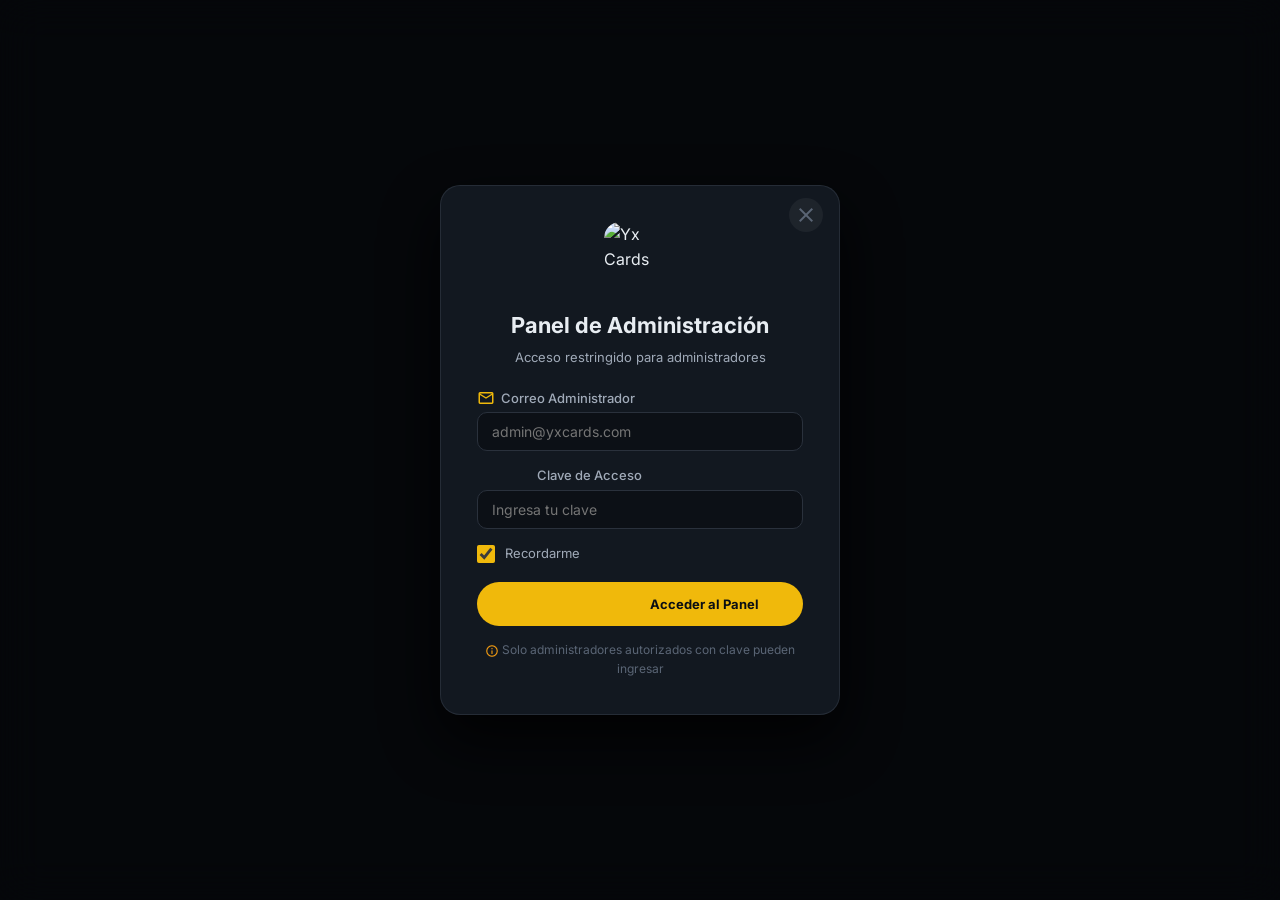
==== commit fc0322f7: "Update admin.html" ====
--- a/admin.html
+++ b/admin.html
@@ -3,48 +3,233 @@
 <head>
     <meta charset="UTF-8">
     <meta name="viewport" content="width=device-width, initial-scale=1.0">
-    <title>Dashboard - Yx Cards</title>
+    <title>Panel de Administración - Yx Cards</title>
     <link href="https://fonts.googleapis.com/icon?family=Material+Icons" rel="stylesheet">
     <link href="https://fonts.googleapis.com/icon?family=Material+Icons+Outlined" rel="stylesheet">
     <link href="https://fonts.googleapis.com/css2?family=Inter:wght@300;400;500;600;700;800&display=swap" rel="stylesheet">
     <link rel="stylesheet" href="https://cdnjs.cloudflare.com/ajax/libs/font-awesome/6.4.0/css/all.min.css">
     <link rel="stylesheet" href="css/style.css">
-    <link rel="stylesheet" href="css/dashboard.css">
     <style>
-        /* ============ MODAL PARA MOSTRAR DATOS DE TARJETA ============ */
-        .card-data-modal {
+        .admin-container { max-width: 1200px; margin: 0 auto; padding: 20px; }
+        .admin-header {
+            background: #131a22;
+            border: 1px solid #2a313c;
+            border-radius: 16px;
+            padding: 20px 28px;
+            margin-bottom: 24px;
+            display: flex;
+            justify-content: space-between;
+            align-items: center;
+            flex-wrap: wrap;
+            gap: 16px;
+        }
+        .admin-header .header-left { display: flex; align-items: center; gap: 16px; }
+        .admin-header .header-logo {
+            width: 48px;
+            height: 48px;
+            border-radius: 12px;
+            overflow: hidden;
+            animation: pulseLogo 2.5s ease-in-out infinite;
+        }
+        .admin-header .header-logo img { width: 100%; height: 100%; object-fit: cover; }
+        @keyframes pulseLogo {
+            0%, 100% { transform: scale(1); filter: drop-shadow(0 0 10px rgba(240,185,11,0.15)); }
+            50% { transform: scale(1.04); filter: drop-shadow(0 0 25px rgba(240,185,11,0.35)); }
+        }
+        .admin-header h1 { font-size: 22px; font-weight: 700; color: #e8edf2; display: flex; align-items: center; gap: 10px; }
+        .admin-badge { background: #f0b90b; color: #0b0e14; padding: 4px 14px; border-radius: 20px; font-size: 11px; font-weight: 700; text-transform: uppercase; }
+        .admin-stats {
+            display: grid;
+            grid-template-columns: repeat(auto-fit, minmax(160px, 1fr));
+            gap: 16px;
+            margin-bottom: 24px;
+        }
+        .admin-stat-card {
+            background: #131a22;
+            border: 1px solid #2a313c;
+            border-radius: 14px;
+            padding: 16px 20px;
+            text-align: center;
+            transition: all 0.3s ease;
+        }
+        .admin-stat-card:hover { border-color: #f0b90b; transform: translateY(-2px); }
+        .admin-stat-card .stat-number { font-size: 26px; font-weight: 800; color: #e8edf2; display: block; }
+        .admin-stat-card .stat-label { font-size: 12px; color: #a0aab8; }
+        .admin-panel {
+            background: #131a22;
+            border: 1px solid #2a313c;
+            border-radius: 16px;
+            padding: 24px;
+            margin-bottom: 24px;
+        }
+        .admin-panel h2 { font-size: 18px; font-weight: 600; color: #e8edf2; margin-bottom: 16px; display: flex; align-items: center; gap: 8px; }
+        .admin-panel h2 .material-icons-outlined { color: #f0b90b; }
+        .form-group {
+            display: flex;
+            flex-direction: column;
+            gap: 6px;
+            margin-bottom: 14px;
+        }
+        .form-group label { font-size: 13px; font-weight: 500; color: #a0aab8; display: flex; align-items: center; gap: 8px; }
+        .form-group label .material-icons-outlined { font-size: 18px; color: #f0b90b; }
+        .form-group input, .form-group select {
+            background: #0b0e14;
+            border: 1px solid #2a313c;
+            border-radius: 10px;
+            padding: 10px 14px;
+            color: #e8edf2;
+            font-size: 14px;
+            font-family: 'Inter', sans-serif;
+            transition: all 0.3s ease;
+            width: 100%;
+        }
+        .form-group input:focus, .form-group select:focus {
+            outline: none;
+            border-color: #f0b90b;
+            box-shadow: 0 0 0 3px rgba(240,185,11,0.1);
+        }
+        .form-row { display: grid; grid-template-columns: 1fr 1fr; gap: 16px; }
+        @media (max-width: 768px) { .form-row { grid-template-columns: 1fr; } }
+        .btn-admin {
+            display: inline-flex;
+            align-items: center;
+            justify-content: center;
+            gap: 8px;
+            padding: 10px 20px;
+            border-radius: 30px;
+            font-weight: 700;
+            font-size: 13px;
+            cursor: pointer;
+            transition: all 0.3s ease;
+            border: none;
+            font-family: 'Inter', sans-serif;
+            width: 100%;
+        }
+        .btn-admin-primary { background: #f0b90b; color: #0b0e14; }
+        .btn-admin-primary:hover { background: #d4a40a; transform: scale(1.02); }
+        .btn-admin-success { background: #2ecc71; color: #0b0e14; }
+        .btn-admin-success:hover { background: #27ae60; transform: scale(1.02); }
+        .btn-admin-danger { background: #e74c3c; color: white; }
+        .btn-admin-danger:hover { background: #c0392b; transform: scale(1.02); }
+        .btn-admin-secondary { background: #1a232e; color: #a0aab8; border: 1px solid #2a313c; }
+        .btn-admin-secondary:hover { background: #1e2a38; color: #e8edf2; }
+        .admin-logout-btn {
+            background: #e74c3c;
+            color: white;
+            border: none;
+            padding: 8px 18px;
+            border-radius: 30px;
+            font-weight: 600;
+            font-size: 13px;
+            cursor: pointer;
+            transition: all 0.3s ease;
+            display: inline-flex;
+            align-items: center;
+            gap: 6px;
+            font-family: 'Inter', sans-serif;
+        }
+        .admin-logout-btn:hover { background: #c0392b; transform: scale(1.05); }
+        .users-table {
+            width: 100%;
+            border-collapse: collapse;
+            font-size: 13px;
+        }
+        .users-table th {
+            text-align: left;
+            padding: 10px 14px;
+            background: #1a232e;
+            color: #a0aab8;
+            font-weight: 500;
+            font-size: 11px;
+            text-transform: uppercase;
+            letter-spacing: 0.5px;
+            border-bottom: 1px solid #2a313c;
+            position: sticky;
+            top: 0;
+            z-index: 2;
+        }
+        .users-table td {
+            padding: 10px 14px;
+            border-bottom: 1px solid #1e2630;
+            color: #e8edf2;
+            vertical-align: middle;
+        }
+        .users-table tr:hover td { background: #1e2a38; }
+        .users-table .user-email { color: #f0b90b; font-weight: 500; }
+        .users-table .user-balance { font-weight: 700; color: #2ecc71; }
+        .users-table .admin-tag {
+            background: rgba(240,185,11,0.15);
+            color: #f0b90b;
+            padding: 2px 10px;
+            border-radius: 20px;
+            font-size: 11px;
+            font-weight: 600;
+        }
+        .table-responsive { overflow-x: auto; max-height: 500px; overflow-y: auto; }
+        .admin-actions { display: flex; gap: 6px; flex-wrap: wrap; }
+        .admin-actions .btn-sm {
+            padding: 4px 10px;
+            font-size: 11px;
+            border-radius: 20px;
+            border: none;
+            cursor: pointer;
+            font-weight: 600;
+            transition: all 0.3s ease;
+            font-family: 'Inter', sans-serif;
+            display: inline-flex;
+            align-items: center;
+            gap: 4px;
+        }
+        .btn-sm-add { background: #2ecc71; color: #0b0e14; }
+        .btn-sm-add:hover { background: #27ae60; transform: scale(1.05); }
+        .btn-sm-remove { background: #e74c3c; color: white; }
+        .btn-sm-remove:hover { background: #c0392b; transform: scale(1.05); }
+        .btn-sm-view { background: #3498db; color: white; }
+        .btn-sm-view:hover { background: #2980b9; transform: scale(1.05); }
+        .btn-sm-purchases { background: #9b59b6; color: white; }
+        .btn-sm-purchases:hover { background: #8e44ad; transform: scale(1.05); }
+
+        .admin-login-overlay {
             position: fixed;
             top: 0;
             left: 0;
             width: 100%;
             height: 100%;
-            background: rgba(0, 0, 0, 0.7);
-            backdrop-filter: blur(12px);
-            display: none;
+            background: rgba(0,0,0,0.5);
+            backdrop-filter: blur(20px);
+            display: flex;
             align-items: center;
             justify-content: center;
             z-index: 9999;
-            animation: fadeIn 0.3s ease;
-        }
-        .card-data-modal.active {
-            display: flex;
-        }
-        .card-data-box {
-            background: #131a22;
-            border: 1px solid #2a313c;
+            animation: fadeIn 0.4s ease;
+        }
+        .admin-login-overlay.hidden { display: none; }
+        .admin-login-box {
+            background: rgba(19,26,34,0.95);
+            border: 1px solid rgba(42,49,60,0.8);
             border-radius: 20px;
-            padding: 32px;
-            max-width: 420px;
-            width: 90%;
-            animation: slideUp 0.4s cubic-bezier(0.34, 1.56, 0.64, 1);
-            box-shadow: 0 25px 60px rgba(0, 0, 0, 0.8);
+            padding: 36px;
+            max-width: 400px;
+            width: 100%;
+            animation: slideUp 0.5s cubic-bezier(0.34,1.56,0.64,1);
             position: relative;
-        }
-        .card-data-box .close-modal {
+            box-shadow: 0 25px 60px rgba(0,0,0,0.8);
+            backdrop-filter: blur(20px);
+        }
+        .admin-login-box .login-logo {
+            width: 72px;
+            height: 72px;
+            margin: 0 auto 14px;
+            border-radius: 16px;
+            overflow: hidden;
+            animation: pulseLogo 3s ease-in-out infinite;
+        }
+        .admin-login-box .login-logo img { width: 100%; height: 100%; object-fit: cover; }
+        .admin-login-box .close-btn {
             position: absolute;
             top: 12px;
             right: 16px;
-            background: rgba(255, 255, 255, 0.05);
+            background: rgba(255,255,255,0.05);
             border: none;
             color: #5a6575;
             width: 34px;
@@ -55,129 +240,127 @@
             display: flex;
             align-items: center;
             justify-content: center;
-            font-size: 20px;
-        }
-        .card-data-box .close-modal:hover {
-            background: rgba(231, 76, 60, 0.2);
+        }
+        .admin-login-box .close-btn:hover {
+            background: rgba(231,76,60,0.2);
             color: #e74c3c;
-            transform: rotate(90deg);
-        }
-        .card-data-box .card-number-display {
-            font-family: 'Courier New', monospace;
-            font-size: 28px;
-            font-weight: 700;
+            transform: rotate(90deg) scale(1.1);
+        }
+        .admin-login-box h2 { color: #e8edf2; font-size: 22px; font-weight: 700; text-align: center; margin-bottom: 4px; }
+        .admin-login-box .subtitle { color: #a0aab8; text-align: center; margin-bottom: 20px; font-size: 13px; }
+        .admin-login-box .input-group {
+            display: flex;
+            flex-direction: column;
+            gap: 4px;
+            margin-bottom: 14px;
+        }
+        .admin-login-box .input-group label {
+            font-size: 13px;
+            font-weight: 500;
+            color: #a0aab8;
+            display: flex;
+            align-items: center;
+            gap: 6px;
+        }
+        .admin-login-box .input-group label .material-icons-outlined { font-size: 18px; color: #f0b90b; }
+        .admin-login-box .input-group input {
+            background: rgba(11,14,20,0.8);
+            border: 1px solid #2a313c;
+            border-radius: 10px;
+            padding: 10px 14px;
             color: #e8edf2;
+            font-size: 14px;
+            font-family: 'Inter', sans-serif;
+            transition: all 0.3s ease;
+            width: 100%;
+        }
+        .admin-login-box .input-group input:focus {
+            outline: none;
+            border-color: #f0b90b;
+            box-shadow: 0 0 0 3px rgba(240,185,11,0.1);
+        }
+        .admin-login-box .remember-me {
+            display: flex;
+            align-items: center;
+            gap: 10px;
+            margin: 14px 0 18px;
+            color: #a0aab8;
+            font-size: 13px;
+            cursor: pointer;
+        }
+        .admin-login-box .remember-me input[type="checkbox"] { width: 18px; height: 18px; accent-color: #f0b90b; cursor: pointer; }
+        .admin-login-box .admin-hint {
+            font-size: 12px;
+            color: #5a6575;
             text-align: center;
-            letter-spacing: 3px;
-            padding: 16px 0;
-            background: #0b0e14;
-            border-radius: 12px;
+            margin-top: 14px;
+        }
+        .admin-login-box .admin-hint .material-icons-outlined { font-size: 14px; vertical-align: middle; color: #f39c12; }
+
+        .modal-overlay-detail {
+            position: fixed;
+            top: 0;
+            left: 0;
+            width: 100%;
+            height: 100%;
+            background: rgba(0,0,0,0.6);
+            backdrop-filter: blur(12px);
+            display: none;
+            align-items: center;
+            justify-content: center;
+            z-index: 9998;
+        }
+        .modal-overlay-detail.active { display: flex; }
+        .modal-detail-box {
+            background: #131a22;
             border: 1px solid #2a313c;
-            margin: 12px 0;
-            word-break: break-all;
-        }
-        .card-data-box .card-detail-row {
+            border-radius: 16px;
+            padding: 28px;
+            max-width: 550px;
+            width: 90%;
+            max-height: 80vh;
+            overflow-y: auto;
+            animation: slideUp 0.4s ease;
+        }
+        .modal-detail-box .modal-header {
+            display: flex;
+            justify-content: space-between;
+            align-items: center;
+            margin-bottom: 16px;
+            padding-bottom: 12px;
+            border-bottom: 1px solid #1e2630;
+        }
+        .modal-detail-box .modal-header h3 { color: #e8edf2; font-size: 18px; font-weight: 700; }
+        .modal-detail-box .modal-header .close-modal {
+            background: none;
+            border: none;
+            color: #5a6575;
+            cursor: pointer;
+            font-size: 24px;
+            transition: all 0.3s ease;
+        }
+        .modal-detail-box .modal-header .close-modal:hover { color: #e74c3c; transform: rotate(90deg); }
+        .modal-detail-box .detail-item {
             display: flex;
             justify-content: space-between;
             padding: 8px 0;
             border-bottom: 1px solid #1e2630;
             font-size: 14px;
         }
-        .card-data-box .card-detail-row .label {
-            color: #a0aab8;
-        }
-        .card-data-box .card-detail-row .value {
-            color: #f0b90b;
-            font-weight: 600;
-            font-family: 'Courier New', monospace;
-        }
-        .card-data-box .copy-btn {
-            display: inline-flex;
-            align-items: center;
-            gap: 8px;
-            background: #f0b90b;
-            color: #0b0e14;
-            border: none;
-            padding: 10px 20px;
-            border-radius: 30px;
-            font-weight: 700;
-            font-size: 14px;
-            cursor: pointer;
-            transition: all 0.3s ease;
-            width: 100%;
-            justify-content: center;
-            margin-top: 16px;
-        }
-        .card-data-box .copy-btn:hover {
-            background: #d4a40a;
-            transform: scale(1.02);
-        }
-        .card-data-box .copy-btn .material-icons {
-            font-size: 18px;
-        }
-        .card-data-box .card-type-badge {
-            display: inline-block;
-            padding: 4px 16px;
-            border-radius: 20px;
-            font-size: 12px;
-            font-weight: 700;
-            text-align: center;
-            margin-bottom: 12px;
-        }
-        .card-data-box .card-type-badge.visa { background: rgba(26, 83, 154, 0.2); color: #1a539a; }
-        .card-data-box .card-type-badge.mastercard { background: rgba(235, 10, 30, 0.2); color: #eb0a1e; }
-        .card-data-box .card-type-badge.amex { background: rgba(0, 102, 204, 0.2); color: #0066cc; }
-        .card-data-box .card-type-badge.discover { background: rgba(255, 102, 0, 0.2); color: #ff6600; }
-
-        /* Botón "Mostrar Datos" en la tarjeta de compra */
-        .btn-show-data {
-            background: #2a4a6a;
-            color: white;
-            border: none;
-            padding: 4px 14px;
-            border-radius: 20px;
-            font-size: 11px;
-            font-weight: 600;
-            cursor: pointer;
-            transition: all 0.3s ease;
-            display: inline-flex;
-            align-items: center;
-            gap: 4px;
-            font-family: 'Inter', sans-serif;
-        }
-        .btn-show-data:hover {
-            background: #3a5a8a;
-            transform: scale(1.05);
-        }
-        .btn-show-data .material-icons {
-            font-size: 14px;
-        }
-
-        /* Ajustes en la tarjeta de compra */
-        .purchase-card .purchase-footer {
-            display: flex;
-            justify-content: space-between;
-            align-items: center;
-            flex-wrap: wrap;
-            gap: 8px;
-        }
-
-        @keyframes fadeIn {
-            from { opacity: 0; }
-            to { opacity: 1; }
-        }
-        @keyframes slideUp {
-            from { opacity: 0; transform: translateY(30px) scale(0.96); }
-            to { opacity: 1; transform: translateY(0) scale(1); }
-        }
-        @keyframes slideUpToast {
-            from { opacity: 0; transform: translateY(20px); }
-            to { opacity: 1; transform: translateY(0); }
-        }
-        @keyframes slideDownToast {
-            from { opacity: 1; transform: translateY(0); }
-            to { opacity: 0; transform: translateY(20px); }
-        }
+        .modal-detail-box .detail-item .label { color: #a0aab8; }
+        .modal-detail-box .detail-item .value { color: #e8edf2; font-weight: 500; }
+        .modal-detail-box .detail-item .value.gold { color: #f0b90b; }
+        .modal-detail-box .detail-item .value.green { color: #2ecc71; }
+        .modal-detail-box .purchase-item {
+            background: #0b0e14;
+            border-radius: 10px;
+            padding: 12px 16px;
+            margin-bottom: 8px;
+            border: 1px solid #1e2630;
+        }
+        .modal-detail-box .purchase-item .purchase-header { display: flex; justify-content: space-between; font-weight: 600; }
+        .modal-detail-box .purchase-item .purchase-details { font-size: 13px; color: #a0aab8; margin-top: 4px; }
+
         .toast-container {
             position: fixed;
             bottom: 20px;
@@ -191,161 +374,659 @@
             pointer-events: none;
             max-width: 90%;
         }
+        .empty-state { text-align: center; padding: 30px 20px; color: #a0aab8; }
+        .empty-state .material-icons-outlined { font-size: 40px; color: #5a6575; }
+        .empty-state p { font-size: 16px; font-weight: 500; margin-top: 8px; }
+
+        @keyframes fadeIn { from { opacity: 0; } to { opacity: 1; } }
+        @keyframes slideUp { from { opacity: 0; transform: translateY(30px) scale(0.96); } to { opacity: 1; transform: translateY(0) scale(1); } }
+        @keyframes slideUpToast { from { opacity: 0; transform: translateY(20px); } to { opacity: 1; transform: translateY(0); } }
+        @keyframes slideDownToast { from { opacity: 1; transform: translateY(0); } to { opacity: 0; transform: translateY(20px); } }
+
+        .hidden { display: none !important; }
+
+        @media (max-width: 768px) {
+            .admin-header { padding: 16px 20px; }
+            .admin-header .header-logo { width: 40px; height: 40px; }
+            .admin-header h1 { font-size: 18px; }
+            .admin-login-box { padding: 28px 20px; margin: 16px; }
+            .admin-login-box .login-logo { width: 60px; height: 60px; }
+            .admin-stats { grid-template-columns: 1fr 1fr; }
+            .modal-detail-box { padding: 20px; }
+            .admin-actions .btn-sm { padding: 3px 8px; font-size: 10px; }
+            .admin-actions .btn-sm .material-icons { font-size: 14px; }
+        }
+        @media (max-width: 480px) {
+            .admin-stats { grid-template-columns: 1fr; }
+            .admin-header { flex-direction: column; align-items: stretch; }
+            .admin-header .header-left { justify-content: center; }
+            .admin-header .header-right { display: flex; gap: 8px; justify-content: center; }
+            .users-table { font-size: 12px; }
+            .users-table th, .users-table td { padding: 6px 8px; }
+            .form-row { grid-template-columns: 1fr; }
+        }
     </style>
 </head>
 <body>
-    <!-- NAVBAR -->
-    <nav class="navbar">
-        <div class="nav-container">
-            <div class="nav-logo">
-                <span class="logo-img">
-                    <img src="https://www.image2url.com/r2/default/images/1785899642935-9ccd40b0-2e76-44e9-b334-cb4bb35430e4.png" alt="Yx Cards">
-                </span>
-                <span class="logo-text">Yx</span>
-                <span class="logo-text-full">Cards</span>
-                <span class="logo-badge">DASH</span>
+    <!-- LOGIN ADMIN -->
+    <div class="admin-login-overlay" id="adminLoginOverlay">
+        <div class="admin-login-box">
+            <button class="close-btn" onclick="closeAdminLogin()" title="Cerrar">
+                <span class="material-icons">close</span>
+            </button>
+            <div class="login-logo">
+                <img src="https://www.image2url.com/r2/default/images/1785899642935-9ccd40b0-2e76-44e9-b334-cb4bb35430e4.png" alt="Yx Cards">
             </div>
-            <div class="nav-user">
-                <button id="adminPanelBtn" class="btn-admin-link" onclick="window.location.href='admin.html'" style="display:none;">
-                    <span class="material-icons">admin_panel_settings</span> Admin
+            <h2>Panel de Administración</h2>
+            <p class="subtitle">Acceso restringido para administradores</p>
+            <form id="adminLoginForm">
+                <div class="input-group">
+                    <label><span class="material-icons-outlined">email</span> Correo Administrador</label>
+                    <input type="email" id="adminEmail" placeholder="admin@yxcards.com" required>
+                </div>
+                <div class="input-group">
+                    <label><span class="material-icons-outlined">key</span> Clave de Acceso</label>
+                    <input type="password" id="adminKey" placeholder="Ingresa tu clave" required>
+                </div>
+                <label class="remember-me">
+                    <input type="checkbox" id="rememberMe" checked>
+                    <span>Recordarme</span>
+                </label>
+                <button type="submit" class="btn-admin btn-admin-primary">
+                    <span class="material-icons">login</span> Acceder al Panel
                 </button>
-                <div class="user-balance">
-                    <span class="material-icons-outlined">account_balance_wallet</span>
-                    <span class="balance-amount" id="dashboardBalance">$0.00</span>
-                </div>
-                <div class="user-avatar">
-                    <span class="material-icons-outlined">person</span>
-                </div>
+            </form>
+            <div class="admin-hint">
+                <span class="material-icons-outlined">info</span>
+                Solo administradores autorizados con clave pueden ingresar
             </div>
         </div>
-    </nav>
-
-    <!-- DASHBOARD -->
-    <div class="dashboard-container">
-        <aside class="sidebar">
-            <nav class="sidebar-nav">
-                <span class="sidebar-title">Navegación</span>
-                <a href="#" class="sidebar-link active" data-section="overview">
-                    <span class="material-icons-outlined">dashboard</span> Visión General
-                </a>
-                <a href="#" class="sidebar-link" data-section="purchases">
-                    <span class="material-icons-outlined">shopping_bag</span> Mis Compras
-                </a>
-                <a href="#" class="sidebar-link" data-section="transactions">
-                    <span class="material-icons-outlined">receipt_long</span> Transacciones
-                </a>
-                <a href="profile.html" class="sidebar-link">
-                    <span class="material-icons-outlined">person</span> Mi Perfil
-                </a>
-                <a href="index.html" class="sidebar-link">
-                    <span class="material-icons-outlined">storefront</span> Tienda
-                </a>
-                <a href="admin.html" class="sidebar-link" id="adminSidebarBtn" style="display:none;">
-                    <span class="material-icons-outlined">admin_panel_settings</span> Admin Manager
-                </a>
-                <div class="sidebar-divider"></div>
-                <a href="#" class="sidebar-link logout" onclick="logoutUser()">
-                    <span class="material-icons-outlined">logout</span> Cerrar Sesión
-                </a>
-            </nav>
-        </aside>
-
-        <main class="dashboard-main">
-            <!-- OVERVIEW -->
-            <section id="overview" class="dashboard-section active">
-                <div class="section-header">
-                    <h2>Visión General</h2>
-                    <span class="date-badge" id="currentDate"></span>
+    </div>
+
+    <!-- ADMIN PANEL -->
+    <div id="adminPanel" class="admin-container hidden">
+        <div class="admin-header">
+            <div class="header-left">
+                <div class="header-logo">
+                    <img src="https://www.image2url.com/r2/default/images/1785899642935-9ccd40b0-2e76-44e9-b334-cb4bb35430e4.png" alt="Yx Cards">
                 </div>
-                <div class="stats-grid">
-                    <div class="stat-card">
-                        <div class="stat-icon green"><span class="material-icons-outlined">shopping_cart</span></div>
-                        <div class="stat-info"><span class="stat-value" id="totalPurchases">0</span><span class="stat-label">Tarjetas Compradas</span></div>
+                <h1>
+                    Panel de Administración
+                    <span class="admin-badge">ADMIN</span>
+                </h1>
+            </div>
+            <div class="header-right" style="display:flex; gap:10px; flex-wrap:wrap;">
+                <button class="admin-logout-btn" onclick="logoutAdmin()">
+                    <span class="material-icons">logout</span> Cerrar Sesión
+                </button>
+                <button class="btn-admin btn-admin-secondary" onclick="window.location.href='index.html'" style="width:auto; padding:8px 18px;">
+                    <span class="material-icons-outlined">home</span> Tienda
+                </button>
+            </div>
+        </div>
+
+        <!-- STATS -->
+        <div class="admin-stats">
+            <div class="admin-stat-card">
+                <span class="stat-number" id="totalUsers">0</span>
+                <span class="stat-label">Usuarios Registrados</span>
+            </div>
+            <div class="admin-stat-card">
+                <span class="stat-number" id="totalBalance">$0</span>
+                <span class="stat-label">Saldo Total</span>
+            </div>
+            <div class="admin-stat-card">
+                <span class="stat-number" id="totalAdmins">0</span>
+                <span class="stat-label">Administradores</span>
+            </div>
+            <div class="admin-stat-card">
+                <span class="stat-number" id="totalPurchases">0</span>
+                <span class="stat-label">Tarjetas Compradas</span>
+            </div>
+        </div>
+
+        <!-- AGREGAR SALDO -->
+        <div class="admin-panel">
+            <h2><span class="material-icons-outlined">add_circle</span> Agregar/Quitar Saldo</h2>
+            <form id="addBalanceForm">
+                <div class="form-row">
+                    <div class="form-group">
+                        <label><span class="material-icons-outlined">email</span> Correo del Usuario</label>
+                        <input type="email" id="targetUserEmail" placeholder="usuario@correo.com" required>
                     </div>
-                    <div class="stat-card">
-                        <div class="stat-icon blue"><span class="material-icons-outlined">people</span></div>
-                        <div class="stat-info"><span class="stat-value" id="totalUsers">0</span><span class="stat-label">Usuarios Registrados</span></div>
-                    </div>
-                    <div class="stat-card">
-                        <div class="stat-icon gold"><span class="material-icons-outlined">admin_panel_settings</span></div>
-                        <div class="stat-info"><span class="stat-value" id="totalAdmins">0</span><span class="stat-label">Administradores</span></div>
-                    </div>
-                    <div class="stat-card">
-                        <div class="stat-icon purple"><span class="material-icons-outlined">account_balance_wallet</span></div>
-                        <div class="stat-info"><span class="stat-value" id="currentBalance">$0</span><span class="stat-label">Saldo Actual</span></div>
+                    <div class="form-group">
+                        <label><span class="material-icons-outlined">attach_money</span> Monto</label>
+                        <input type="number" id="amountToAdd" placeholder="0.00" step="0.01" required>
                     </div>
                 </div>
-                <div class="recent-activity">
-                    <div class="activity-header"><h3>Últimas Compras</h3></div>
-                    <div id="recentPurchases" class="activity-list">
-                        <div class="empty-state"><span class="material-icons-outlined">shopping_bag</span><p>No has realizado compras aún</p></div>
+                <div class="form-row">
+                    <div class="form-group">
+                        <label><span class="material-icons-outlined">description</span> Concepto</label>
+                        <input type="text" id="transactionConcept" placeholder="Ej: Depósito por promoción">
+                    </div>
+                    <div class="form-group" style="display:flex; gap:8px; align-items:flex-end;">
+                        <button type="submit" class="btn-admin btn-admin-success" style="flex:1;">
+                            <span class="material-icons">add</span> Agregar
+                        </button>
+                        <button type="button" class="btn-admin btn-admin-danger" onclick="subtractBalance()" style="flex:1;">
+                            <span class="material-icons">remove</span> Quitar
+                        </button>
                     </div>
                 </div>
-            </section>
-
-            <!-- MIS COMPRAS -->
-            <section id="purchases" class="dashboard-section">
-                <div class="section-header">
-                    <h2>Mis Tarjetas Compradas</h2>
-                    <span class="purchase-count" id="purchaseCount">0 tarjetas</span>
-                </div>
-                <div class="purchases-grid" id="purchasesGrid"></div>
-            </section>
-
-            <!-- TRANSACCIONES -->
-            <section id="transactions" class="dashboard-section">
-                <div class="section-header"><h2>Historial de Transacciones</h2></div>
-                <div class="transactions-table">
-                    <table>
-                        <thead><tr><th>ID</th><th>Tipo</th><th>Monto</th><th>Estado</th><th>Fecha</th></tr></thead>
-                        <tbody id="transactionsBody">
-                            <tr><td colspan="5" style="text-align:center;padding:40px;color:#5a6575;"><span class="material-icons-outlined" style="font-size:48px;display:block;">receipt_long</span>No hay transacciones registradas</td></tr>
-                        </tbody>
-                    </table>
-                </div>
-            </section>
-        </main>
-    </div>
-
-    <!-- MODAL PARA MOSTRAR DATOS DE LA TARJETA -->
-    <div class="card-data-modal" id="cardDataModal">
-        <div class="card-data-box">
-            <button class="close-modal" onclick="closeCardDataModal()">
-                <span class="material-icons">close</span>
-            </button>
-            <div style="text-align:center;">
-                <span class="card-type-badge" id="modalCardType">VISA</span>
+            </form>
+        </div>
+
+        <!-- LISTA DE USUARIOS -->
+        <div class="admin-panel">
+            <h2><span class="material-icons-outlined">people</span> Usuarios Registrados</h2>
+            <div class="table-responsive">
+                <table class="users-table">
+                    <thead>
+                        <tr>
+                            <th>Usuario</th>
+                            <th>Correo</th>
+                            <th>Saldo</th>
+                            <th>Tarjetas</th>
+                            <th>Rol</th>
+                            <th>Acciones</th>
+                        </tr>
+                    </thead>
+                    <tbody id="usersTableBody">
+                        <tr>
+                            <td colspan="6" style="text-align:center;padding:30px;color:#5a6575;">
+                                <span class="material-icons-outlined" style="font-size:40px;display:block;margin-bottom:8px;">person_off</span>
+                                No hay usuarios registrados
+                            </td>
+                        </tr>
+                    </tbody>
+                </table>
             </div>
-            <div class="card-number-display" id="modalCardNumber">**** **** **** ****</div>
-            <div style="display:grid; grid-template-columns:1fr 1fr; gap:12px; margin-top:12px;">
-                <div class="card-detail-row" style="flex-direction:column; align-items:flex-start; border-bottom:none; background:#0b0e14; padding:10px 14px; border-radius:10px;">
-                    <span class="label" style="font-size:11px;">Fecha Exp.</span>
-                    <span class="value" id="modalCardExpiry">**/**</span>
-                </div>
-                <div class="card-detail-row" style="flex-direction:column; align-items:flex-start; border-bottom:none; background:#0b0e14; padding:10px 14px; border-radius:10px;">
-                    <span class="label" style="font-size:11px;">CVV</span>
-                    <span class="value" id="modalCardCvv">***</span>
-                </div>
-            </div>
-            <div class="card-detail-row" style="border-bottom:none; padding-top:12px;">
-                <span class="label">Banco</span>
-                <span class="value" id="modalCardBank" style="color:#e8edf2; font-family:inherit;">-</span>
-            </div>
-            <div class="card-detail-row" style="border-bottom:none; padding-bottom:12px;">
-                <span class="label">País</span>
-                <span class="value" id="modalCardCountry" style="color:#e8edf2; font-family:inherit;">-</span>
-            </div>
-            <button class="copy-btn" onclick="copyCardData()">
-                <span class="material-icons">content_copy</span>
-                Copiar Datos Completos
-            </button>
         </div>
     </div>
 
+    <!-- MODAL DETALLES -->
+    <div class="modal-overlay-detail" id="detailModal">
+        <div class="modal-detail-box">
+            <div class="modal-header">
+                <h3 id="detailModalTitle">Detalles del Usuario</h3>
+                <button class="close-modal" onclick="closeDetailModal()">
+                    <span class="material-icons">close</span>
+                </button>
+            </div>
+            <div id="detailModalContent"></div>
+        </div>
+    </div>
+
     <script src="js/auth.js"></script>
-    <script src="js/admin.js"></script>
-    <script src="js/products.js"></script>
-    <script src="js/app.js"></script>
-    <script src="js/dashboard.js"></script>
+    <script>
+        // ============================================
+        // ADMIN.JS - COMPLETO (CON SALDO EN TIEMPO REAL)
+        // ============================================
+
+        // ============ CERRAR MODAL LOGIN ============
+        function closeAdminLogin() {
+            document.getElementById('adminLoginOverlay').classList.add('hidden');
+            window.location.href = 'index.html';
+        }
+
+        // ============ RECORDARME ============
+        function loadRememberedCredentials() {
+            try {
+                const saved = localStorage.getItem('admin_remember');
+                if (saved) {
+                    const data = JSON.parse(saved);
+                    if (data.email && data.remember) {
+                        document.getElementById('adminEmail').value = data.email;
+                        document.getElementById('rememberMe').checked = true;
+                        if (data.key) {
+                            document.getElementById('adminKey').value = data.key;
+                        }
+                    }
+                }
+            } catch (e) {}
+        }
+
+        function saveRememberedCredentials(email, key) {
+            const remember = document.getElementById('rememberMe').checked;
+            if (remember) {
+                localStorage.setItem('admin_remember', JSON.stringify({
+                    email: email,
+                    key: key || '',
+                    remember: true
+                }));
+            } else {
+                localStorage.removeItem('admin_remember');
+            }
+        }
+
+        // ============ LOGIN ADMIN ============
+        document.getElementById('adminLoginForm').addEventListener('submit', function(e) {
+            e.preventDefault();
+            const email = document.getElementById('adminEmail').value.trim();
+            const key = document.getElementById('adminKey').value.trim();
+
+            if (verifyAdminKey(email, key)) {
+                saveRememberedCredentials(email, key);
+                localStorage.setItem('admin_session', JSON.stringify({
+                    email: email,
+                    loggedIn: true,
+                    timestamp: Date.now()
+                }));
+                showAdminPanel();
+                showToast('✅ Bienvenido Administrador', 'success');
+            } else {
+                showToast('❌ Credenciales incorrectas', 'error');
+            }
+        });
+
+        // ============ VERIFICAR SESIÓN ============
+        function checkAdminSession() {
+            const session = localStorage.getItem('admin_session');
+            if (session) {
+                try {
+                    const data = JSON.parse(session);
+                    if (data.loggedIn && (Date.now() - data.timestamp < 3600000)) {
+                        if (isAdmin(data.email)) {
+                            showAdminPanel();
+                            return true;
+                        } else {
+                            localStorage.removeItem('admin_session');
+                        }
+                    }
+                } catch (e) {}
+            }
+            return false;
+        }
+
+        // ============ MOSTRAR PANEL ============
+        function showAdminPanel() {
+            document.getElementById('adminLoginOverlay').classList.add('hidden');
+            document.getElementById('adminPanel').classList.remove('hidden');
+            loadAdminData();
+        }
+
+        // ============ CERRAR SESIÓN ADMIN ============
+        function logoutAdmin() {
+            localStorage.removeItem('admin_session');
+            document.getElementById('adminLoginOverlay').classList.remove('hidden');
+            document.getElementById('adminPanel').classList.add('hidden');
+            showToast('Sesión de administrador cerrada', 'info');
+        }
+
+        // ============ CARGAR DATOS EN TIEMPO REAL ============
+        function loadAdminData() {
+            // Obtener datos actualizados desde localStorage
+            const users = getUsers();
+            const admins = getAdminList ? getAdminList() : [];
+            
+            // Calcular totales
+            const totalBalance = users.reduce((sum, u) => sum + (u.balance || 0), 0);
+            const totalPurchases = users.reduce((sum, u) => sum + ((u.purchases || []).length), 0);
+
+            // Actualizar estadísticas
+            document.getElementById('totalUsers').textContent = users.length;
+            document.getElementById('totalBalance').textContent = `$${totalBalance.toFixed(2)}`;
+            document.getElementById('totalAdmins').textContent = admins.length;
+            document.getElementById('totalPurchases').textContent = totalPurchases;
+
+            // Renderizar tabla de usuarios
+            renderUsersTable(users);
+        }
+
+        // ============ RENDERIZAR TABLA ============
+        function renderUsersTable(users) {
+            const tbody = document.getElementById('usersTableBody');
+            const admins = getAdminList ? getAdminList() : [];
+
+            if (!users || users.length === 0) {
+                tbody.innerHTML = `
+                    <tr>
+                        <td colspan="6" style="text-align:center;padding:30px;color:#5a6575;">
+                            <span class="material-icons-outlined" style="font-size:40px;display:block;margin-bottom:8px;">person_off</span>
+                            No hay usuarios registrados
+                        </td>
+                    </tr>
+                `;
+                return;
+            }
+
+            tbody.innerHTML = users.map(u => {
+                const isUserAdmin = admins.some(a => a.email === u.email);
+                const purchasesCount = (u.purchases || []).length;
+                return `
+                    <tr>
+                        <td><strong>${u.username || 'N/A'}</strong></td>
+                        <td class="user-email">${u.email}</td>
+                        <td class="user-balance">$${(u.balance || 0).toFixed(2)}</td>
+                        <td>${purchasesCount}</td>
+                        <td>${isUserAdmin ? '<span class="admin-tag">👑 Admin</span>' : 'Usuario'}</td>
+                        <td>
+                            <div class="admin-actions">
+                                <button class="btn-sm btn-sm-add" onclick="quickAddBalance('${u.email}')" title="Agregar saldo">
+                                    <span class="material-icons" style="font-size:14px;">add</span>
+                                </button>
+                                <button class="btn-sm btn-sm-remove" onclick="quickSubtractBalance('${u.email}')" title="Quitar saldo">
+                                    <span class="material-icons" style="font-size:14px;">remove</span>
+                                </button>
+                                <button class="btn-sm btn-sm-view" onclick="viewUserDetails('${u.email}')" title="Ver detalles">
+                                    <span class="material-icons" style="font-size:14px;">visibility</span>
+                                </button>
+                                <button class="btn-sm btn-sm-purchases" onclick="viewUserPurchases('${u.email}')" title="Ver compras">
+                                    <span class="material-icons" style="font-size:14px;">shopping_bag</span>
+                                </button>
+                            </div>
+                        </td>
+                    </tr>
+                `;
+            }).join('');
+        }
+
+        // ============ AGREGAR SALDO ============
+        document.getElementById('addBalanceForm').addEventListener('submit', function(e) {
+            e.preventDefault();
+            const email = document.getElementById('targetUserEmail').value.trim();
+            const amount = parseFloat(document.getElementById('amountToAdd').value);
+            const concept = document.getElementById('transactionConcept').value.trim() || 'Depósito por administrador';
+
+            if (!email) {
+                showToast('❌ Ingresa un correo válido', 'error');
+                return;
+            }
+            if (!amount || amount <= 0) {
+                showToast('❌ Ingresa un monto válido mayor a 0', 'error');
+                return;
+            }
+
+            const result = updateUserBalanceByEmail(email, amount, concept);
+            if (result.success) {
+                // Recargar datos en tiempo real
+                loadAdminData();
+                // Actualizar también la UI del index si está abierto
+                if (typeof updateUserUI === 'function') {
+                    updateUserUI();
+                }
+                document.getElementById('targetUserEmail').value = '';
+                document.getElementById('amountToAdd').value = '';
+                document.getElementById('transactionConcept').value = '';
+                showToast(result.message, 'success');
+            } else {
+                showToast(result.message, 'error');
+            }
+        });
+
+        // ============ QUITAR SALDO ============
+        function subtractBalance() {
+            const email = document.getElementById('targetUserEmail').value.trim();
+            const amount = parseFloat(document.getElementById('amountToAdd').value);
+            const concept = document.getElementById('transactionConcept').value.trim() || 'Retiro por administrador';
+
+            if (!email) {
+                showToast('❌ Ingresa un correo válido', 'error');
+                return;
+            }
+            if (!amount || amount <= 0) {
+                showToast('❌ Ingresa un monto válido mayor a 0', 'error');
+                return;
+            }
+
+            const result = updateUserBalanceByEmail(email, -amount, concept);
+            if (result.success) {
+                loadAdminData();
+                if (typeof updateUserUI === 'function') {
+                    updateUserUI();
+                }
+                document.getElementById('targetUserEmail').value = '';
+                document.getElementById('amountToAdd').value = '';
+                document.getElementById('transactionConcept').value = '';
+                showToast(result.message, 'success');
+            } else {
+                showToast(result.message, 'error');
+            }
+        }
+
+        // ============ AGREGAR SALDO RÁPIDO ============
+        function quickAddBalance(email) {
+            const amount = prompt(`💰 ¿Cuánto saldo quieres AGREGAR a ${email}?`, '10');
+            if (amount === null) return;
+            const parsedAmount = parseFloat(amount);
+            if (isNaN(parsedAmount) || parsedAmount <= 0) {
+                showToast('❌ Ingresa un monto válido', 'error');
+                return;
+            }
+            const result = updateUserBalanceByEmail(email, parsedAmount, 'Depósito rápido por admin');
+            if (result.success) {
+                loadAdminData();
+                if (typeof updateUserUI === 'function') {
+                    updateUserUI();
+                }
+                showToast(result.message, 'success');
+            } else {
+                showToast(result.message, 'error');
+            }
+        }
+
+        // ============ QUITAR SALDO RÁPIDO ============
+        function quickSubtractBalance(email) {
+            const amount = prompt(`💰 ¿Cuánto saldo quieres QUITAR de ${email}?`, '10');
+            if (amount === null) return;
+            const parsedAmount = parseFloat(amount);
+            if (isNaN(parsedAmount) || parsedAmount <= 0) {
+                showToast('❌ Ingresa un monto válido', 'error');
+                return;
+            }
+            const result = updateUserBalanceByEmail(email, -parsedAmount, 'Retiro rápido por admin');
+            if (result.success) {
+                loadAdminData();
+                if (typeof updateUserUI === 'function') {
+                    updateUserUI();
+                }
+                showToast(result.message, 'success');
+            } else {
+                showToast(result.message, 'error');
+            }
+        }
+
+        // ============ VER DETALLES ============
+        function viewUserDetails(email) {
+            const users = getUsers();
+            const user = users.find(u => u.email === email);
+            if (!user) {
+                showToast('❌ Usuario no encontrado', 'error');
+                return;
+            }
+
+            const purchases = user.purchases || [];
+            const transactions = user.transactions || [];
+
+            document.getElementById('detailModalTitle').textContent = `👤 ${user.username || 'Usuario'}`;
+            
+            let html = `
+                <div class="detail-item">
+                    <span class="label">Correo</span>
+                    <span class="value gold">${user.email}</span>
+                </div>
+                <div class="detail-item">
+                    <span class="label">Saldo</span>
+                    <span class="value green">$${(user.balance || 0).toFixed(2)}</span>
+                </div>
+                <div class="detail-item">
+                    <span class="label">Tarjetas Compradas</span>
+                    <span class="value">${purchases.length}</span>
+                </div>
+                <div class="detail-item">
+                    <span class="label">Transacciones</span>
+                    <span class="value">${transactions.length}</span>
+                </div>
+                <div class="detail-item">
+                    <span class="label">Miembro desde</span>
+                    <span class="value">${user.createdAt ? new Date(user.createdAt).toLocaleDateString() : 'N/A'}</span>
+                </div>
+            `;
+
+            if (transactions.length > 0) {
+                html += `
+                    <div style="margin-top:16px; padding-top:12px; border-top:1px solid #1e2630;">
+                        <h4 style="color:#a0aab8; font-size:14px; margin-bottom:8px;">📋 Últimas Transacciones</h4>
+                        ${transactions.slice(-5).reverse().map(t => `
+                            <div style="display:flex; justify-content:space-between; padding:4px 0; border-bottom:1px solid #1e2630; font-size:13px;">
+                                <span style="color:#a0aab8;">${t.type || 'Desconocido'}</span>
+                                <span style="color:${t.amount >= 0 ? '#2ecc71' : '#e74c3c'}; font-weight:600;">
+                                    ${t.amount >= 0 ? '+' : ''}$${(t.amount || 0).toFixed(2)}
+                                </span>
+                                <span style="color:#5a6575; font-size:12px;">${t.date ? new Date(t.date).toLocaleDateString() : ''}</span>
+                            </div>
+                        `).join('')}
+                    </div>
+                `;
+            }
+
+            document.getElementById('detailModalContent').innerHTML = html;
+            document.getElementById('detailModal').classList.add('active');
+        }
+
+        // ============ VER COMPRAS ============
+        function viewUserPurchases(email) {
+            const users = getUsers();
+            const user = users.find(u => u.email === email);
+            if (!user) {
+                showToast('❌ Usuario no encontrado', 'error');
+                return;
+            }
+
+            const purchases = user.purchases || [];
+
+            document.getElementById('detailModalTitle').textContent = `🃏 ${user.username || 'Usuario'} - Compras`;
+
+            if (purchases.length === 0) {
+                document.getElementById('detailModalContent').innerHTML = `
+                    <div class="empty-state">
+                        <span class="material-icons-outlined">shopping_bag</span>
+                        <p>No ha comprado ninguna tarjeta</p>
+                    </div>
+                `;
+            } else {
+                let html = `
+                    <div style="margin-bottom:12px; color:#a0aab8; font-size:13px;">
+                        Total: <strong style="color:#e8edf2;">${purchases.length}</strong> tarjetas
+                    </div>
+                `;
+                purchases.slice().reverse().forEach((p, i) => {
+                    html += `
+                        <div class="purchase-item">
+                            <div class="purchase-header">
+                                <span style="color:#f0b90b;">${p.network || 'N/A'} ${p.bin || '****'}</span>
+                                <span style="color:#2ecc71;">$${((p.price || 0) * (p.quantity || 1)).toFixed(2)}</span>
+                            </div>
+                            <div class="purchase-details">
+                                ${p.bank ? `🏦 ${p.bank}` : ''} ${p.country ? `· ${p.country}` : ''}
+                                ${p.quantity ? `· ${p.quantity}x` : ''}
+                                ${p.purchaseDate ? `· ${new Date(p.purchaseDate).toLocaleDateString()}` : ''}
+                                ${p.cardData ? `<br>💳 ${p.cardData.number || '****'} | ${p.cardData.expiry || '**/**'} | ${p.cardData.cvv || '***'}` : ''}
+                            </div>
+                        </div>
+                    `;
+                });
+                document.getElementById('detailModalContent').innerHTML = html;
+            }
+            document.getElementById('detailModal').classList.add('active');
+        }
+
+        // ============ CERRAR MODAL ============
+        function closeDetailModal() {
+            document.getElementById('detailModal').classList.remove('active');
+        }
+
+        // ============ TOAST ============
+        function showToast(message, type = 'info') {
+            let container = document.querySelector('.toast-container');
+            if (!container) {
+                container = document.createElement('div');
+                container.className = 'toast-container';
+                document.body.appendChild(container);
+            }
+            const toast = document.createElement('div');
+            const colors = {
+                success: '#2ecc71',
+                error: '#e74c3c',
+                info: '#3498db',
+                warning: '#f39c12'
+            };
+            toast.style.cssText = `
+                background: #1a232e;
+                color: #e8edf2;
+                padding: 10px 22px;
+                border-radius: 12px;
+                border-left: 4px solid ${colors[type] || colors.info};
+                box-shadow: 0 8px 32px rgba(0,0,0,0.5);
+                font-size: 14px;
+                font-weight: 500;
+                pointer-events: auto;
+                animation: slideUpToast 0.3s ease;
+                min-width: 200px;
+                text-align: center;
+                border: 1px solid #2a313c;
+            `;
+            toast.textContent = message;
+            container.appendChild(toast);
+            setTimeout(() => {
+                toast.style.animation = 'slideDownToast 0.3s ease';
+                setTimeout(() => toast.remove(), 300);
+            }, 3000);
+        }
+
+        // ============ FUNCIÓN AUXILIAR PARA ACTUALIZAR SALDO ============
+        function updateUserBalanceByEmail(email, amount, concept) {
+            const users = getUsers();
+            const userIndex = users.findIndex(u => u.email === email);
+
+            if (userIndex === -1) {
+                return { success: false, message: '❌ Usuario no encontrado' };
+            }
+
+            const oldBalance = users[userIndex].balance || 0;
+            users[userIndex].balance = oldBalance + amount;
+            
+            // Guardar transacción
+            if (!users[userIndex].transactions) {
+                users[userIndex].transactions = [];
+            }
+            users[userIndex].transactions.push({
+                id: 'ADMIN-' + Date.now(),
+                type: amount >= 0 ? 'depósito_admin' : 'retiro_admin',
+                amount: amount,
+                concept: concept,
+                date: new Date().toISOString()
+            });
+            
+            localStorage.setItem('yx_users', JSON.stringify(users));
+
+            return {
+                success: true,
+                newBalance: users[userIndex].balance,
+                message: `✅ Saldo actualizado de $${oldBalance.toFixed(2)} a $${users[userIndex].balance.toFixed(2)}`
+            };
+        }
+
+        // ============ INICIALIZAR ============
+        document.addEventListener('DOMContentLoaded', function() {
+            loadRememberedCredentials();
+            if (!checkAdminSession()) {
+                document.getElementById('adminLoginOverlay').classList.remove('hidden');
+            }
+        });
+
+        // ============ EXPORTAR ============
+        window.closeAdminLogin = closeAdminLogin;
+        window.logoutAdmin = logoutAdmin;
+        window.quickAddBalance = quickAddBalance;
+        window.quickSubtractBalance = quickSubtractBalance;
+        window.viewUserDetails = viewUserDetails;
+        window.viewUserPurchases = viewUserPurchases;
+        window.closeDetailModal = closeDetailModal;
+        window.showToast = showToast;
+        window.subtractBalance = subtractBalance;
+        window.loadAdminData = loadAdminData;
+        window.updateUserBalanceByEmail = updateUserBalanceByEmail;
+    </script>
 </body>
 </html>
